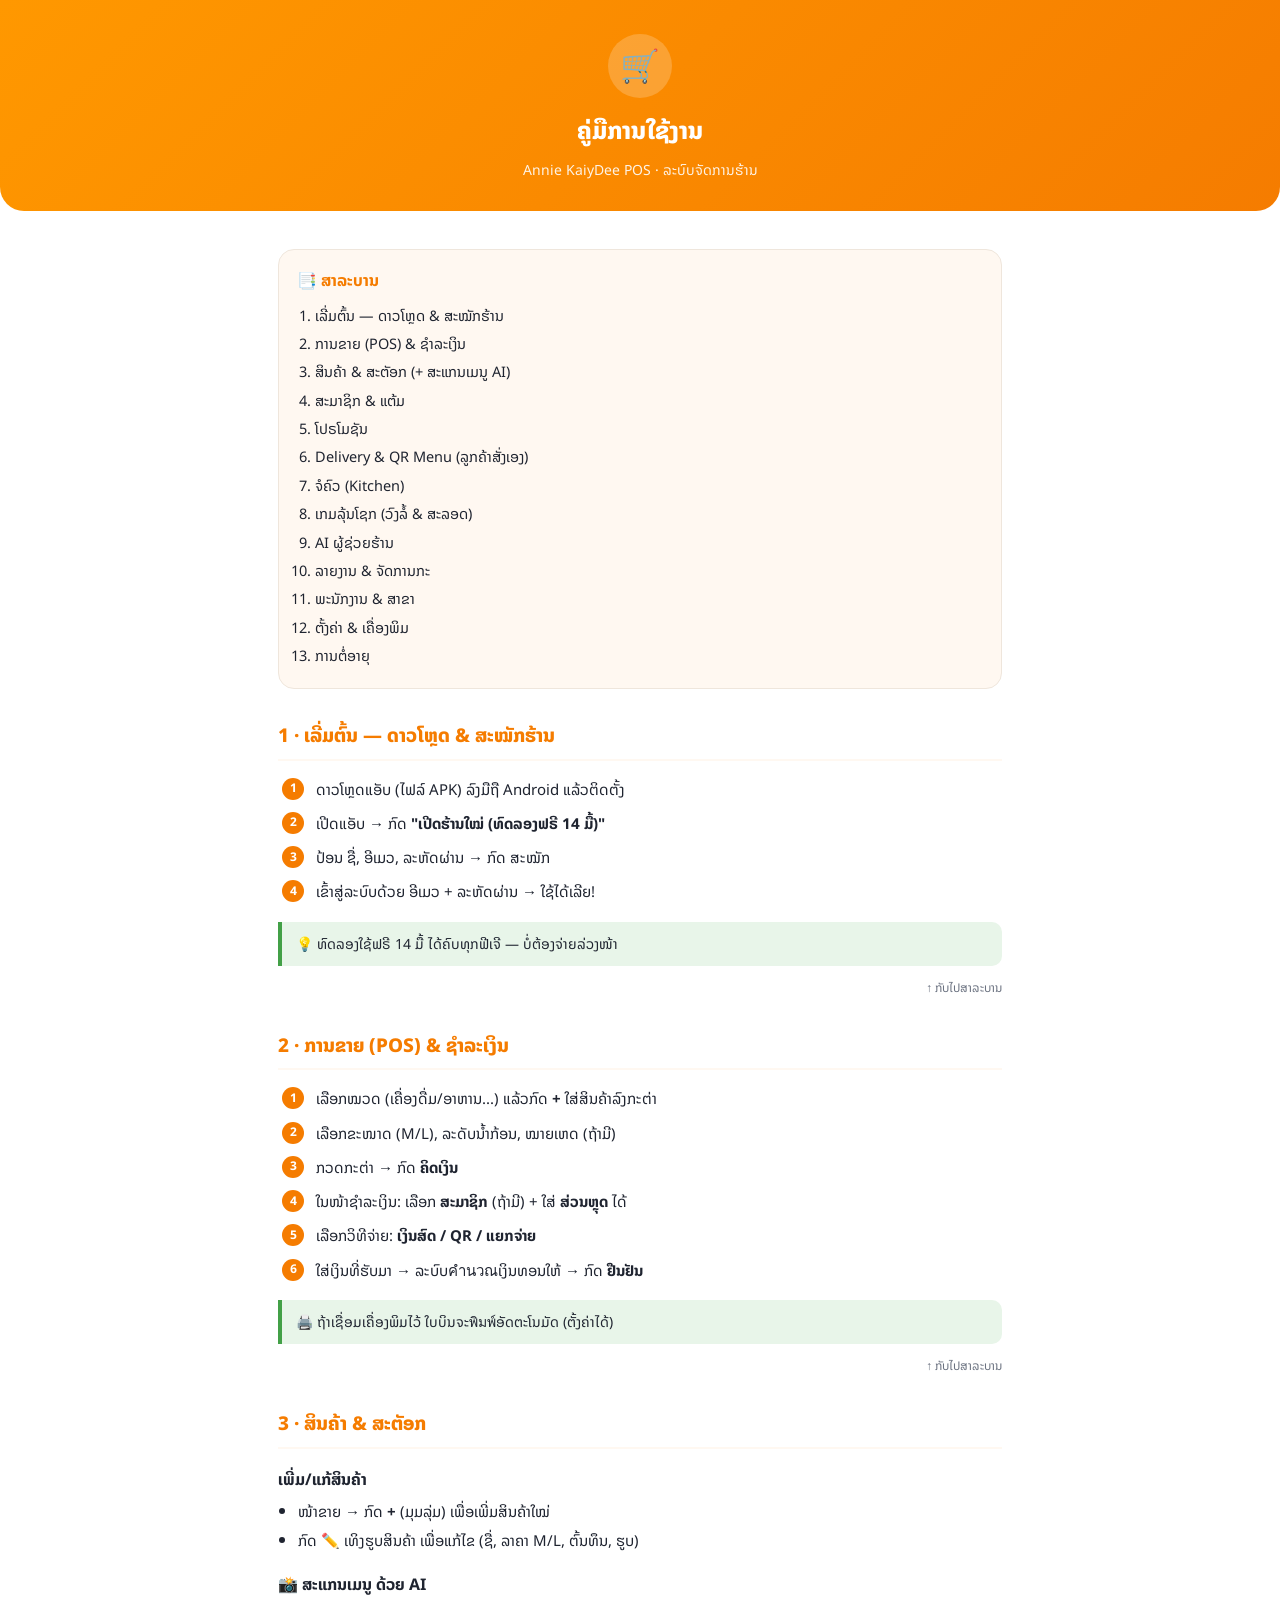
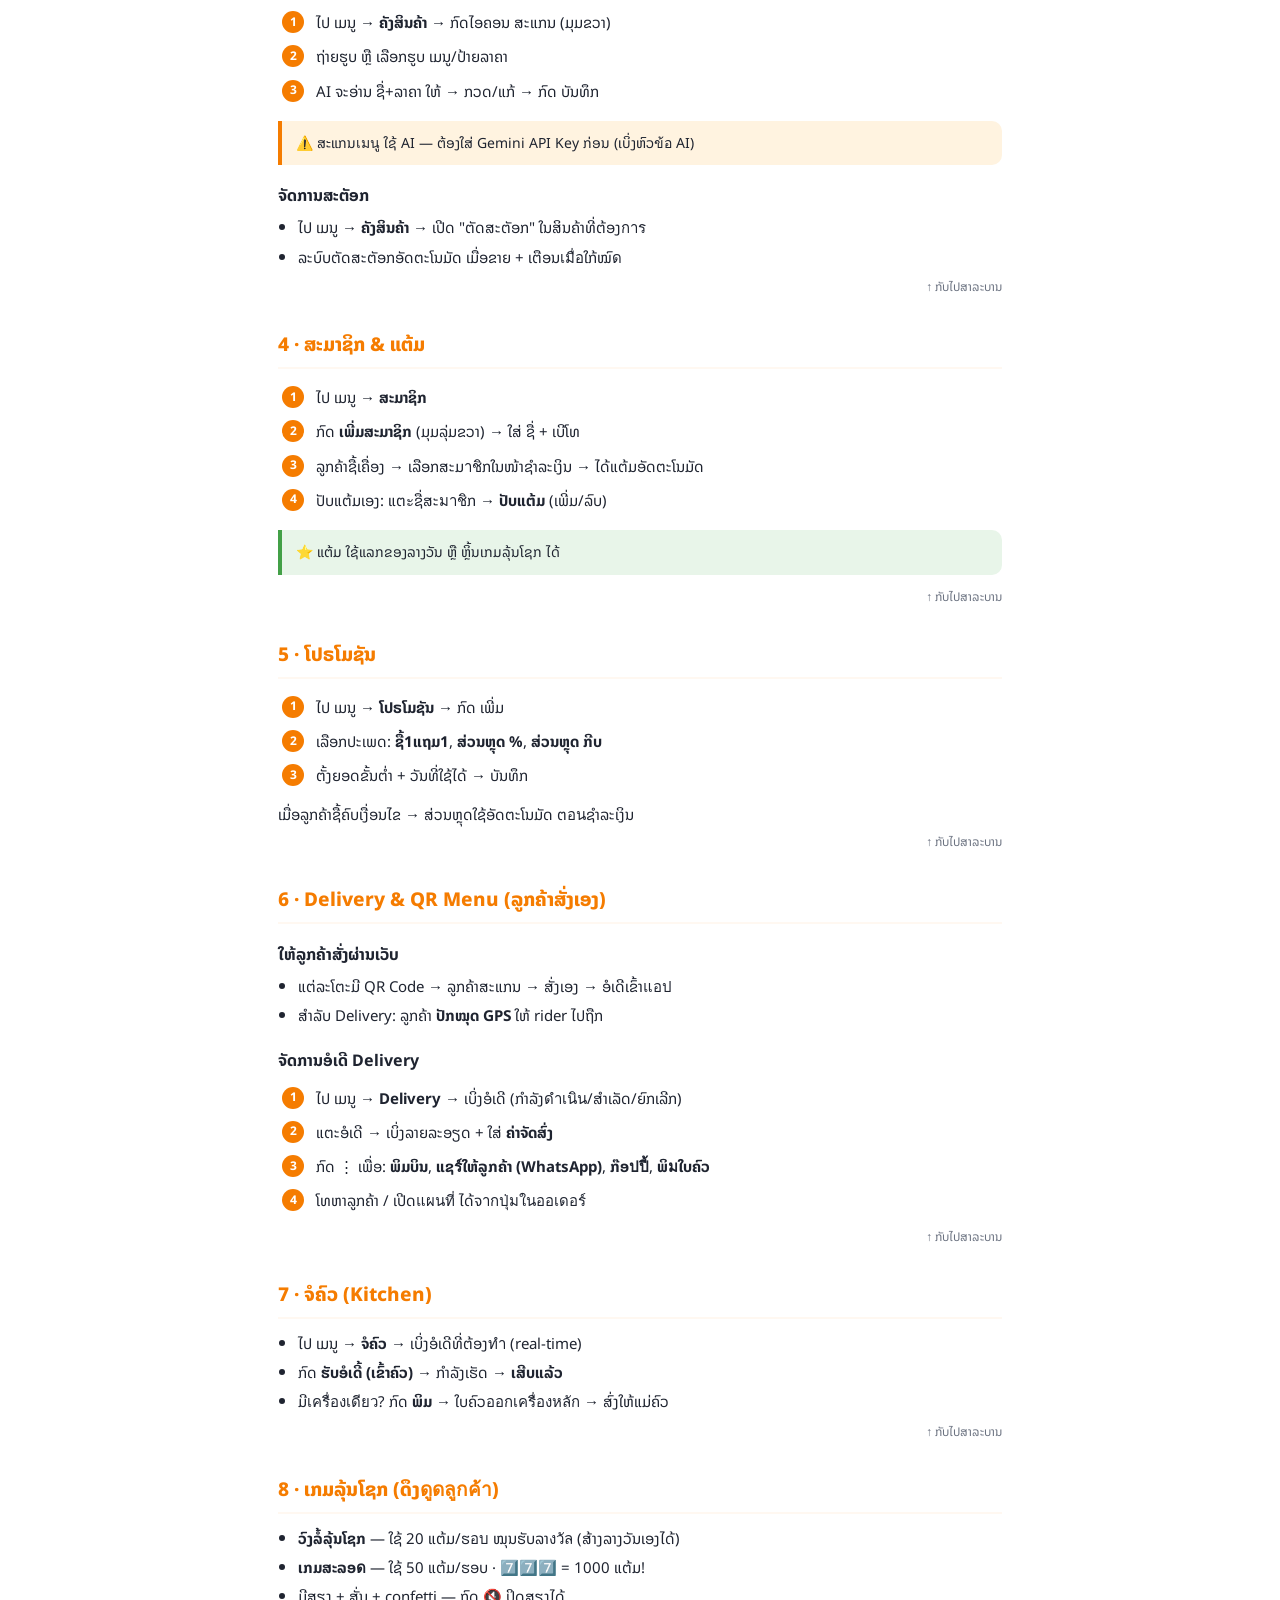
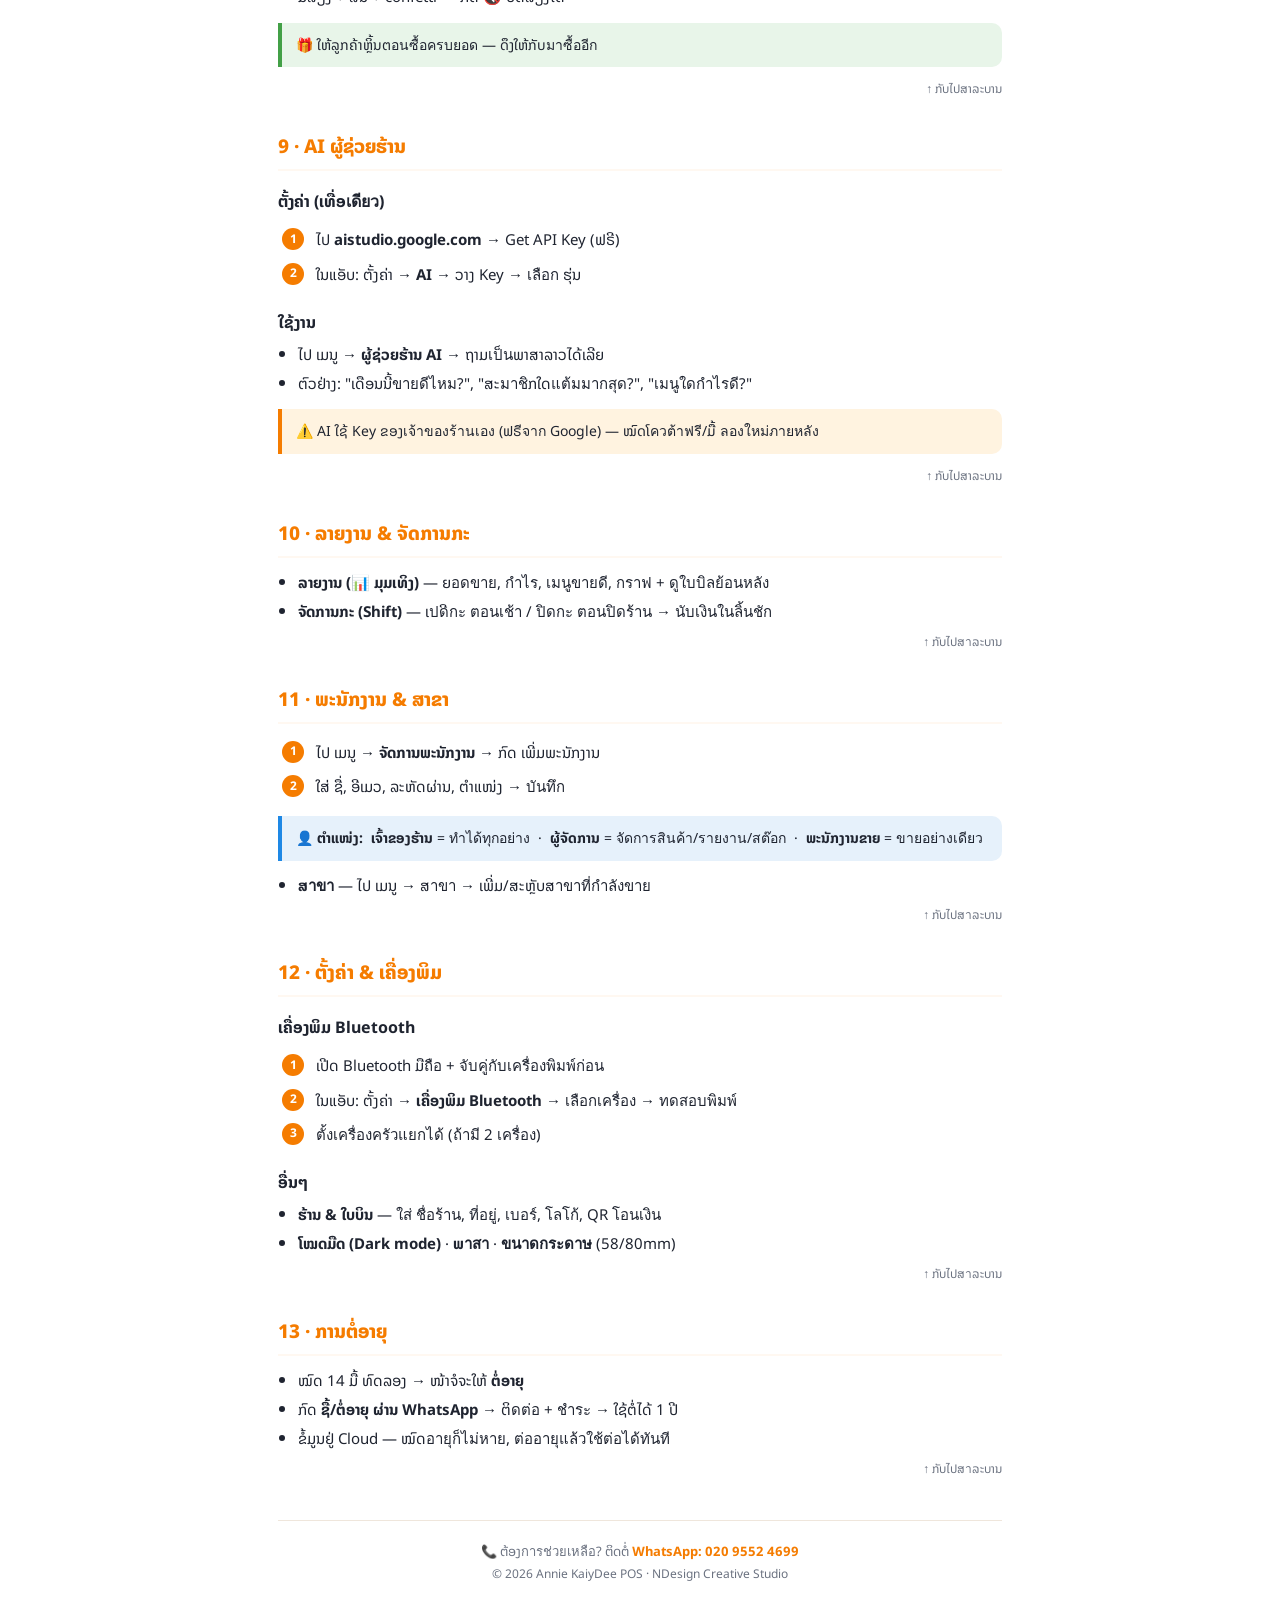
==== guide.html @ 1bc4d978 "Add Lao user guide (guide.html) for customers - Full how-to guide covering signup, selling, products" ====
<!DOCTYPE html>
<html lang="lo">
<head>
<meta charset="UTF-8">
<meta name="viewport" content="width=device-width, initial-scale=1.0">
<title>ຄູ່ມືການໃຊ້ງານ · Annie KaiyDee POS</title>
<link href="https://fonts.googleapis.com/css2?family=Noto+Sans+Lao:wght@400;600;700;800&display=swap" rel="stylesheet">
<style>
  :root{--o:#F57C00;--o2:#FF9800;--bg:#FFF8F1;--text:#1F2430;--muted:#6B7280;--line:#EFE6DC;}
  *{margin:0;padding:0;box-sizing:border-box;}
  body{font-family:'Noto Sans Lao',sans-serif;color:var(--text);background:#fff;line-height:1.75;-webkit-font-smoothing:antialiased;}
  .hero{background:linear-gradient(135deg,var(--o2),var(--o));color:#fff;padding:34px 20px 28px;text-align:center;border-radius:0 0 24px 24px;}
  .hero .logo{width:64px;height:64px;border-radius:50%;background:rgba(255,255,255,.2);display:flex;align-items:center;justify-content:center;font-size:32px;margin:0 auto 12px;}
  .hero h1{font-size:24px;font-weight:800;}
  .hero p{opacity:.9;font-size:14px;margin-top:6px;}
  .wrap{max-width:760px;margin:0 auto;padding:20px 18px 60px;}
  .toc{background:var(--bg);border:1px solid var(--line);border-radius:16px;padding:16px 18px;margin:18px 0 26px;}
  .toc h2{font-size:16px;color:var(--o);margin-bottom:10px;}
  .toc ol{margin-left:18px;}
  .toc a{color:var(--text);text-decoration:none;}
  .toc a:hover{color:var(--o);}
  .toc li{margin:3px 0;font-size:14.5px;}
  section{margin:30px 0;scroll-margin-top:14px;}
  h2.sec{font-size:19px;font-weight:800;color:var(--o);display:flex;align-items:center;gap:8px;padding-bottom:6px;border-bottom:2px solid var(--bg);margin-bottom:12px;}
  h3{font-size:16px;font-weight:700;margin:16px 0 6px;}
  p,li{font-size:15px;}
  ol.steps{margin:8px 0 8px 4px;list-style:none;counter-reset:s;}
  ol.steps li{counter-increment:s;position:relative;padding:4px 0 4px 34px;}
  ol.steps li::before{content:counter(s);position:absolute;left:0;top:5px;width:22px;height:22px;background:var(--o);color:#fff;border-radius:50%;font-size:12px;font-weight:700;display:flex;align-items:center;justify-content:center;}
  ul.dots{margin:6px 0 6px 20px;}
  ul.dots li{margin:3px 0;}
  .tip{background:#E8F5E9;border-left:4px solid #43A047;border-radius:0 10px 10px 0;padding:10px 14px;margin:12px 0;font-size:14px;}
  .warn{background:#FFF3E0;border-left:4px solid var(--o);border-radius:0 10px 10px 0;padding:10px 14px;margin:12px 0;font-size:14px;}
  .role{background:#E6F1FB;border-left:4px solid #1E88E5;border-radius:0 10px 10px 0;padding:10px 14px;margin:12px 0;font-size:14px;}
  .footer{text-align:center;color:var(--muted);font-size:13px;margin-top:40px;padding-top:20px;border-top:1px solid var(--line);}
  .footer a{color:var(--o);text-decoration:none;font-weight:700;}
  .top{display:block;text-align:right;font-size:12px;color:var(--muted);text-decoration:none;margin-top:4px;}
  @media print{.toc,.top{display:none;} .hero{border-radius:0;}}
</style>
</head>
<body>
<div class="hero">
  <div class="logo">🛒</div>
  <h1>ຄູ່ມືການໃຊ້ງານ</h1>
  <p>Annie KaiyDee POS · ລະບົບຈັດການຮ້ານ</p>
</div>

<div class="wrap">

<div class="toc">
  <h2>📑 ສາລະບານ</h2>
  <ol>
    <li><a href="#start">ເລີ່ມຕົ້ນ — ດາວໂຫຼດ & ສະໝັກຮ້ານ</a></li>
    <li><a href="#sell">ການຂາຍ (POS) & ຊຳລະເງິນ</a></li>
    <li><a href="#products">ສິນຄ້າ & ສະຕັອກ (+ ສະແກນເມນູ AI)</a></li>
    <li><a href="#members">ສະມາຊິກ & ແຕ້ມ</a></li>
    <li><a href="#promo">ໂປຣໂມຊັນ</a></li>
    <li><a href="#delivery">Delivery & QR Menu (ລູກຄ້າສັ່ງເອງ)</a></li>
    <li><a href="#kitchen">ຈໍຄົວ (Kitchen)</a></li>
    <li><a href="#games">ເກມລຸ້ນໂຊກ (ວົງລໍ້ & ສະລອດ)</a></li>
    <li><a href="#ai">AI ຜູ້ຊ່ວຍຮ້ານ</a></li>
    <li><a href="#report">ລາຍງານ & ຈັດການກະ</a></li>
    <li><a href="#staff">ພະນັກງານ & ສາຂາ</a></li>
    <li><a href="#settings">ຕັ້ງຄ່າ & ເຄື່ອງພິມ</a></li>
    <li><a href="#renew">ການຕໍ່ອາຍຸ</a></li>
  </ol>
</div>

<section id="start">
  <h2 class="sec">1 · ເລີ່ມຕົ້ນ — ດາວໂຫຼດ & ສະໝັກຮ້ານ</h2>
  <ol class="steps">
    <li>ດາວໂຫຼດແອັບ (ໄຟລ໌ APK) ລົງມືຖື Android ແລ້ວຕິດຕັ້ງ</li>
    <li>ເປີດແອັບ → ກົດ <b>"ເປີດຮ້ານໃໝ່ (ທົດລອງຟຣີ 14 ມື້)"</b></li>
    <li>ປ້ອນ ຊື່, ອີເມວ, ລະຫັດຜ່ານ → ກົດ ສະໝັກ</li>
    <li>ເຂົ້າສູ່ລະບົບດ້ວຍ ອີເມວ + ລະຫັດຜ່ານ → ໃຊ້ໄດ້ເລີຍ!</li>
  </ol>
  <div class="tip">💡 ທົດລອງໃຊ້ຟຣີ 14 ມື້ ໄດ້ຄົບທຸກຟີເຈີ — ບໍ່ຕ້ອງຈ່າຍລ່ວງໜ້າ</div>
  <a class="top" href="#">↑ ກັບໄປສາລະບານ</a>
</section>

<section id="sell">
  <h2 class="sec">2 · ການຂາຍ (POS) & ຊຳລະເງິນ</h2>
  <ol class="steps">
    <li>ເລືອກໝວດ (ເຄື່ອງດື່ມ/ອາຫານ...) ແລ້ວກົດ <b>+</b> ໃສ່ສິນຄ້າລົງກະຕ່າ</li>
    <li>ເລືອກຂະໜາດ (M/L), ລະດັບນ້ຳກ້ອນ, ໝາຍເຫດ (ຖ້າມີ)</li>
    <li>ກວດກະຕ່າ → ກົດ <b>ຄິດເງິນ</b></li>
    <li>ໃນໜ້າຊຳລະເງິນ: ເລືອກ <b>ສະມາຊິກ</b> (ຖ້າມີ) + ໃສ່ <b>ສ່ວນຫຼຸດ</b> ໄດ້</li>
    <li>ເລືອກວິທີຈ່າຍ: <b>ເງິນສົດ / QR / ແຍກຈ່າຍ</b></li>
    <li>ໃສ່ເງິນທີ່ຮັບມາ → ລະບົບคำนวณເງິນທອນໃຫ້ → ກົດ <b>ຢືນຢັນ</b></li>
  </ol>
  <div class="tip">🖨️ ຖ້າເຊື່ອມເຄື່ອງພິມໄວ້ ໃບບິນຈະพิมพ์ອັດຕະໂນມັດ (ຕັ້ງຄ່າໄດ້)</div>
  <a class="top" href="#">↑ ກັບໄປສາລະບານ</a>
</section>

<section id="products">
  <h2 class="sec">3 · ສິນຄ້າ & ສະຕັອກ</h2>
  <h3>ເພີ່ມ/ແກ້ສິນຄ້າ</h3>
  <ul class="dots">
    <li>ໜ້າຂາຍ → ກົດ <b>+</b> (ມຸມລຸ່ມ) ເພື່ອເພີ່ມສິນຄ້າໃໝ່</li>
    <li>ກົດ ✏️ ເທິງຮູບສິນຄ້າ ເພື່ອແກ້ໄຂ (ຊື່, ລາຄາ M/L, ຕົ້ນທຶນ, ຮູບ)</li>
  </ul>
  <h3>📸 ສະແກນເມນູ ດ້ວຍ AI</h3>
  <ol class="steps">
    <li>ໄປ ເມນູ → <b>ຄັງສິນຄ້າ</b> → ກົດໄອຄອນ ສະແກນ (ມຸມຂວາ)</li>
    <li>ຖ່າຍຮູບ ຫຼື ເລືອກຮູບ ເມນູ/ປ້າຍລາຄາ</li>
    <li>AI ຈະອ່ານ ຊື່+ລາຄາ ໃຫ້ → ກວດ/ແກ້ → ກົດ ບັນທຶກ</li>
  </ol>
  <div class="warn">⚠️ ສະແກນเมนู ໃຊ້ AI — ຕ້ອງໃສ່ Gemini API Key ກ່ອນ (ເບິ່ງຫົວข้อ AI)</div>
  <h3>ຈັດການສະຕັອກ</h3>
  <ul class="dots">
    <li>ໄປ ເມນູ → <b>ຄັງສິນຄ້າ</b> → ເປີດ "ຕັດສະຕັອກ" ໃນສິນຄ້າທີ່ຕ້ອງการ</li>
    <li>ລະບົບຕັດສະຕັອກອັດຕະໂນມັດ ເມື່ອຂາຍ + ເຕືອນเมื่อໃກ້ໝົด</li>
  </ul>
  <a class="top" href="#">↑ ກັບໄປສາລະບານ</a>
</section>

<section id="members">
  <h2 class="sec">4 · ສະມາຊິກ & ແຕ້ມ</h2>
  <ol class="steps">
    <li>ໄປ ເມນູ → <b>ສະມາຊິກ</b></li>
    <li>ກົດ <b>ເພີ່ມສະມາຊິກ</b> (ມຸມລຸ່ມຂວາ) → ໃສ່ ຊື່ + ເບີໂທ</li>
    <li>ລູກຄ້າຊື້ເຄື່ອງ → ເລືອກສະມาชิກໃນໜ້າຊຳລະເງິນ → ໄດ້ແຕ້ມອັດຕະໂນມັດ</li>
    <li>ປັບແຕ້ມເອງ: ແຕะຊື່ສະมาชิກ → <b>ປັບແຕ້ມ</b> (ເພີ່ມ/ລົບ)</li>
  </ol>
  <div class="tip">⭐ ແຕ້ມ ໃຊ້ແລກຂອງລາງວັນ ຫຼື ຫຼິ້ນເກມລຸ້ນໂຊກ ໄດ້</div>
  <a class="top" href="#">↑ ກັບໄປສາລະບານ</a>
</section>

<section id="promo">
  <h2 class="sec">5 · ໂປຣໂມຊັນ</h2>
  <ol class="steps">
    <li>ໄປ ເມນູ → <b>ໂປຣໂມຊັນ</b> → ກົດ ເພີ່ມ</li>
    <li>ເລືອກປະເພດ: <b>ຊື້1ແຖມ1</b>, <b>ສ່ວນຫຼຸດ %</b>, <b>ສ່ວນຫຼຸດ ກີບ</b></li>
    <li>ຕັ້ງຍອດຂັ້ນຕ່ຳ + ວັນທີ່ໃຊ້ໄດ້ → ບັນທຶກ</li>
  </ol>
  <p>ເມື່ອລູກຄ້າຊື້ຄົບເງື່ອນໄຂ → ສ່ວນຫຼຸດໃຊ້ອັດຕະໂນມັດ ຕอนຊຳລະເງິນ</p>
  <a class="top" href="#">↑ ກັບໄປສາລະບານ</a>
</section>

<section id="delivery">
  <h2 class="sec">6 · Delivery & QR Menu (ລູກຄ້າສັ່ງເອງ)</h2>
  <h3>ໃຫ້ລູກຄ້າສັ່ງຜ່ານເວັບ</h3>
  <ul class="dots">
    <li>ແຕ່ລະໂຕະມີ QR Code → ລູກຄ້າສະແກນ → ສັ່ງເອງ → ອໍເດີເຂົ້າแอป</li>
    <li>ສຳລັບ Delivery: ລູກຄ້າ <b>ປັກໝຸດ GPS</b> ໃຫ້ rider ໄປຖືກ</li>
  </ul>
  <h3>ຈັດການອໍເດີ Delivery</h3>
  <ol class="steps">
    <li>ໄປ ເມນູ → <b>Delivery</b> → ເບິ່ງອໍເດີ (ກຳລັງดำเนิน/ສຳເລັດ/ຍົກເລີກ)</li>
    <li>ແຕະອໍເດີ → ເບິ່ງລາຍລະອຽດ + ໃສ່ <b>ຄ່າຈັດສົ່ງ</b></li>
    <li>ກົດ ⋮ ເພື່ອ: <b>ພິມບິນ</b>, <b>ແຊร์ໃຫ້ລູກຄ້າ (WhatsApp)</b>, <b>ກ໊ອปปี้</b>, <b>ພິมໃບຄົວ</b></li>
    <li>ໂທຫາລູກຄ້າ / ເປີດแผนที่ ໄດ້ຈากปุ่มในออเดอร์</li>
  </ol>
  <a class="top" href="#">↑ ກັບໄປສາລະບານ</a>
</section>

<section id="kitchen">
  <h2 class="sec">7 · ຈໍຄົວ (Kitchen)</h2>
  <ul class="dots">
    <li>ໄປ ເມນູ → <b>ຈໍຄົວ</b> → ເບິ່ງອໍເດີທີ່ຕ້ອງทำ (real-time)</li>
    <li>ກົດ <b>ຮັບອໍເດີ້ (ເຂົ້າຄົວ)</b> → ກຳລັງເຮັດ → <b>ເສີບແລ້ວ</b></li>
    <li>ມີเครื่องเดียว? ກົດ <b>ພິມ</b> → ໃບຄົວออกเครื่องหลัก → ສົ່ງໃຫ້ແມ່ຄົວ</li>
  </ul>
  <a class="top" href="#">↑ ກັບໄປສາລະບານ</a>
</section>

<section id="games">
  <h2 class="sec">8 · ເກມລຸ້ນໂຊກ (ດຶງดูดลูกค้า)</h2>
  <ul class="dots">
    <li><b>ວົງລໍ້ລຸ້ນໂຊກ</b> — ໃຊ້ 20 ແຕ້ມ/ຮอบ ໝຸນຮັບລາงวัล (ສ້າງລາງວັນເອງໄດ້)</li>
    <li><b>ເກມສະລອด</b> — ໃຊ້ 50 ແຕ້ມ/ຮອບ · 7️⃣7️⃣7️⃣ = 1000 ແຕ້ມ!</li>
    <li>ມີສຽງ + ສັ່ນ + confetti — ກົດ 🔇 ປິດສຽງໄດ້</li>
  </ul>
  <div class="tip">🎁 ໃຫ້ລູກຄ້າຫຼິ້ນຕอนซื้อครบยอด — ດຶງໃຫ້ກັບมาซื้ออีก</div>
  <a class="top" href="#">↑ ກັບໄປສາລະບານ</a>
</section>

<section id="ai">
  <h2 class="sec">9 · AI ຜູ້ຊ່ວຍຮ້ານ</h2>
  <h3>ຕັ້ງຄ່າ (ເທື່ອเดียว)</h3>
  <ol class="steps">
    <li>ໄປ <b>aistudio.google.com</b> → Get API Key (ຟຣີ)</li>
    <li>ໃນແອັບ: ຕັ້ງຄ່າ → <b>AI</b> → ວາງ Key → เลือก ຮຸ່ນ</li>
  </ol>
  <h3>ໃຊ້ງານ</h3>
  <ul class="dots">
    <li>ໄປ ເມນູ → <b>ຜູ້ຊ່ວຍຮ້ານ AI</b> → ຖາມเป็นພາສາລາວໄດ້ເລີຍ</li>
    <li>ຕົວຢ່າງ: "ເດືອນນີ້ขายดีไหม?", "ສະมาชิກໃດแต้มมากสุด?", "เมนูใดกำไรดี?"</li>
  </ul>
  <div class="warn">⚠️ AI ໃຊ້ Key ຂອງเจ้าของร้านเอง (ຟຣีจาก Google) — ໝົດໂควต้าฟรี/ມື້ ลองใหม่ภายหลัง</div>
  <a class="top" href="#">↑ ກັບໄປສາລະບານ</a>
</section>

<section id="report">
  <h2 class="sec">10 · ລາຍງານ & ຈັດການກະ</h2>
  <ul class="dots">
    <li><b>ລາຍງານ (📊 ມຸມເທິງ)</b> — ຍอดขาย, กำไร, เมนูขายดี, กราฟ + ดูใบบิลย้อนหลัง</li>
    <li><b>ຈັດການກະ (Shift)</b> — ເปີดกะ ตอนเช้า / ปิดกะ ตอนปิดร้าน → นับเงินในลิ้นชัก</li>
  </ul>
  <a class="top" href="#">↑ ກັບໄປສาລະບານ</a>
</section>

<section id="staff">
  <h2 class="sec">11 · ພະນັກງານ & ສາຂາ</h2>
  <ol class="steps">
    <li>ໄປ ເມນູ → <b>ຈັດການພະນັກງານ</b> → ກົດ ເພີ່ມພະນັກງານ</li>
    <li>ໃສ່ ຊື່, ອີເມວ, ລະຫັດຜ່ານ, ຕຳແໜ່ງ → บันทึก</li>
  </ol>
  <div class="role">👤 <b>ຕຳແໜ່ງ:</b> &nbsp;<b>ເຈົ້າຂອງຮ້ານ</b> = ทำได้ทุกอย่าง &nbsp;·&nbsp; <b>ຜູ້ຈັດການ</b> = จัดการสินค้า/รายงาน/สต๊อก &nbsp;·&nbsp; <b>ພະນັກງານຂາຍ</b> = ขายอย่างเดียว</div>
  <ul class="dots">
    <li><b>ສาขา</b> — ໄປ ເມນູ → ສาขา → ເພີ່ມ/ສະຫຼັບສาขาที่กำลังขาย</li>
  </ul>
  <a class="top" href="#">↑ ກັບໄປສาລະບານ</a>
</section>

<section id="settings">
  <h2 class="sec">12 · ຕັ້ງຄ່າ & ເຄື່ອງພິມ</h2>
  <h3>ເຄື່ອງພິມ Bluetooth</h3>
  <ol class="steps">
    <li>ເປີດ Bluetooth ມືถือ + จับคู่กับเครื่องพิมพ์ก่อน</li>
    <li>ໃນແອັບ: ຕັ້ງຄ່າ → <b>ເຄື່ອງພິມ Bluetooth</b> → เลือกเครื่อง → ทดสอบพิมพ์</li>
    <li>ตั้งเครื่องครัวแยกได้ (ถ้ามี 2 เครื่อง)</li>
  </ol>
  <h3>ອື່ນໆ</h3>
  <ul class="dots">
    <li><b>ຮ້ານ & ໃບບິນ</b> — ใส่ ชื่อร้าน, ที่อยู่, เบอร์, โลโก้, QR โอนเงิน</li>
    <li><b>ໂໝດມືດ (Dark mode)</b> · <b>ພาสา</b> · <b>ขนาดกระดาษ</b> (58/80mm)</li>
  </ul>
  <a class="top" href="#">↑ ກັບໄປສาລະບານ</a>
</section>

<section id="renew">
  <h2 class="sec">13 · ການຕໍ່ອາຍຸ</h2>
  <ul class="dots">
    <li>ໝົດ 14 ມື້ ທົດລອງ → ໜ້າຈໍຈະໃຫ້ <b>ຕໍ່ອາຍຸ</b></li>
    <li>ກົດ <b>ຊື້/ຕໍ່ອາຍຸ ຜ່ານ WhatsApp</b> → ຕິดต่อ + ชำระ → ໃຊ້ຕໍ່ໄດ້ 1 ປີ</li>
    <li>ຂໍ້ມູນຢູ່ Cloud — ໝົດอายุก็ไม่หาย, ต่ออายุแล้วใช้ต่อได้ทันที</li>
  </ul>
  <a class="top" href="#">↑ ກັບໄປສาລະບານ</a>
</section>

<div class="footer">
  📞 ຕ້ອງการช่วยเหลือ? ຕິດຕໍ່ <a href="https://wa.me/8562095524699" target="_blank">WhatsApp: 020 9552 4699</a><br>
  <span style="font-size:12px;">© 2026 Annie KaiyDee POS · NDesign Creative Studio</span>
</div>

</div>
</body>
</html>
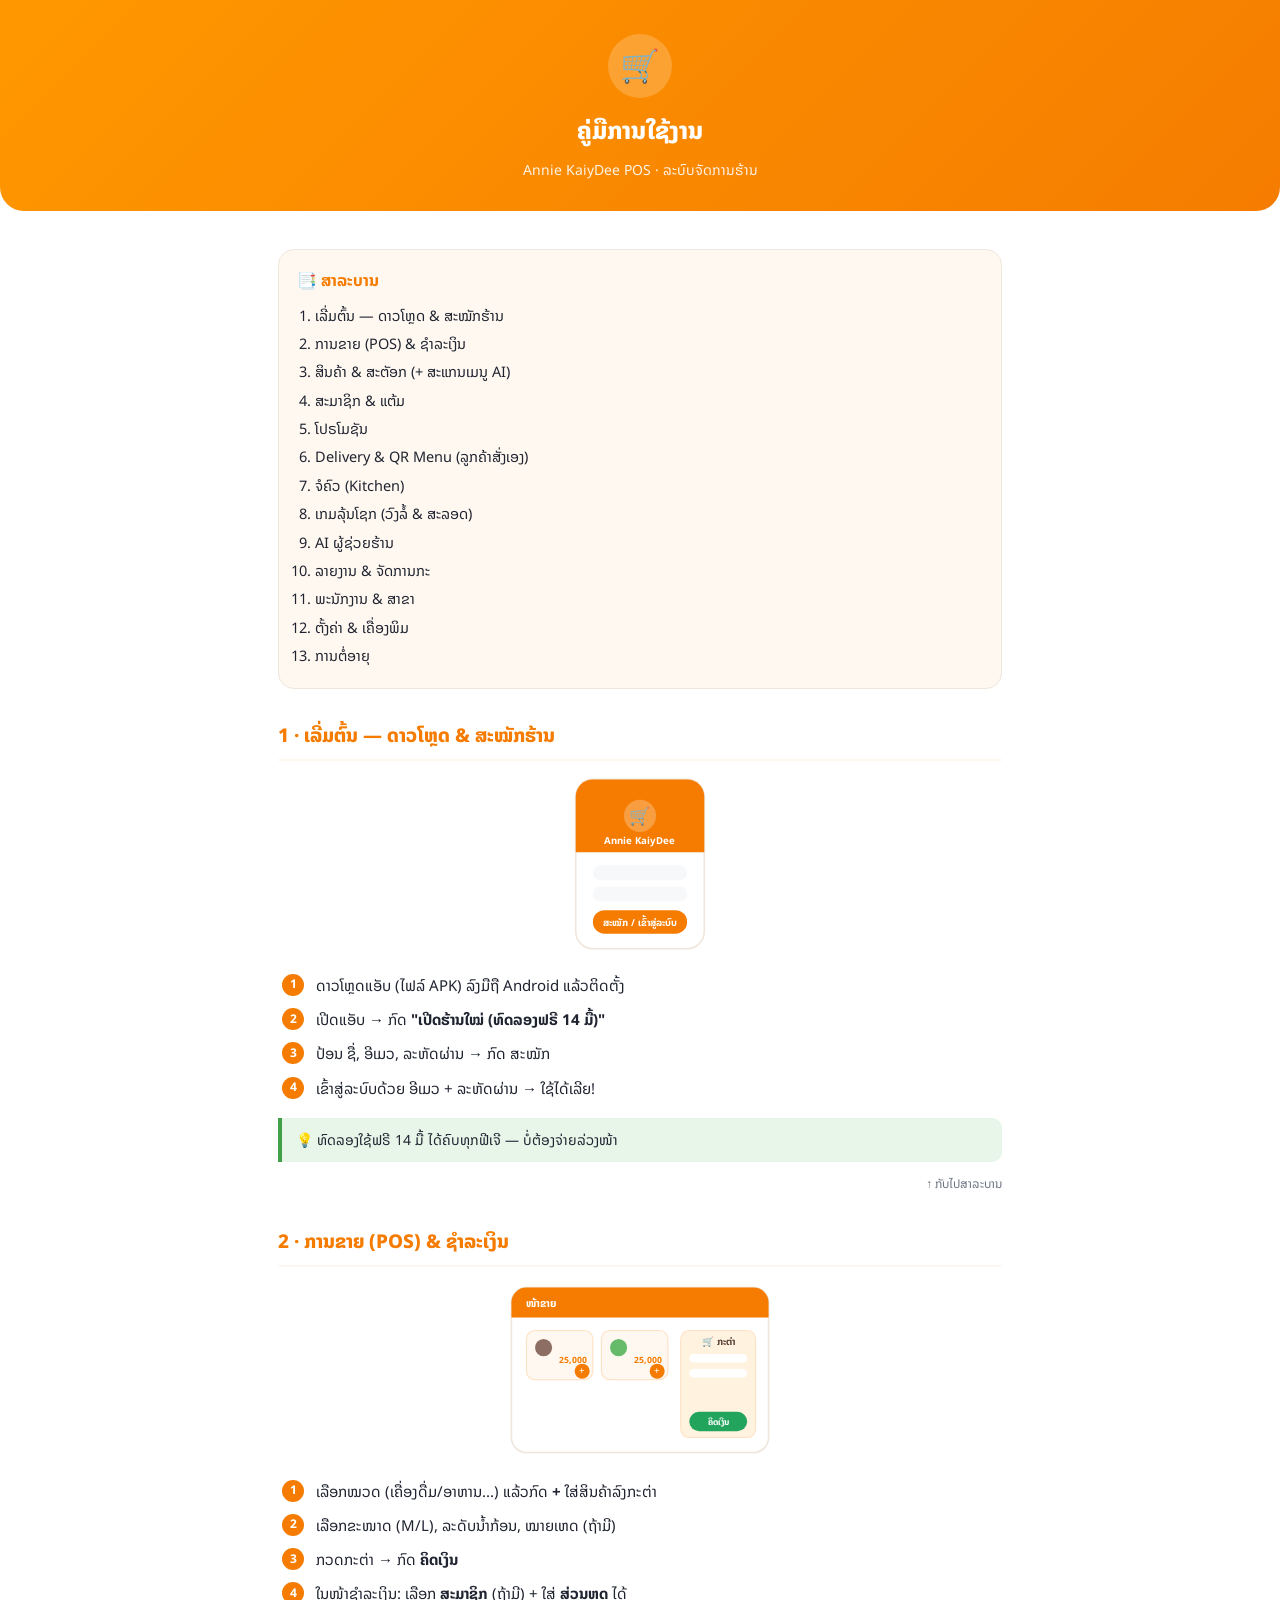
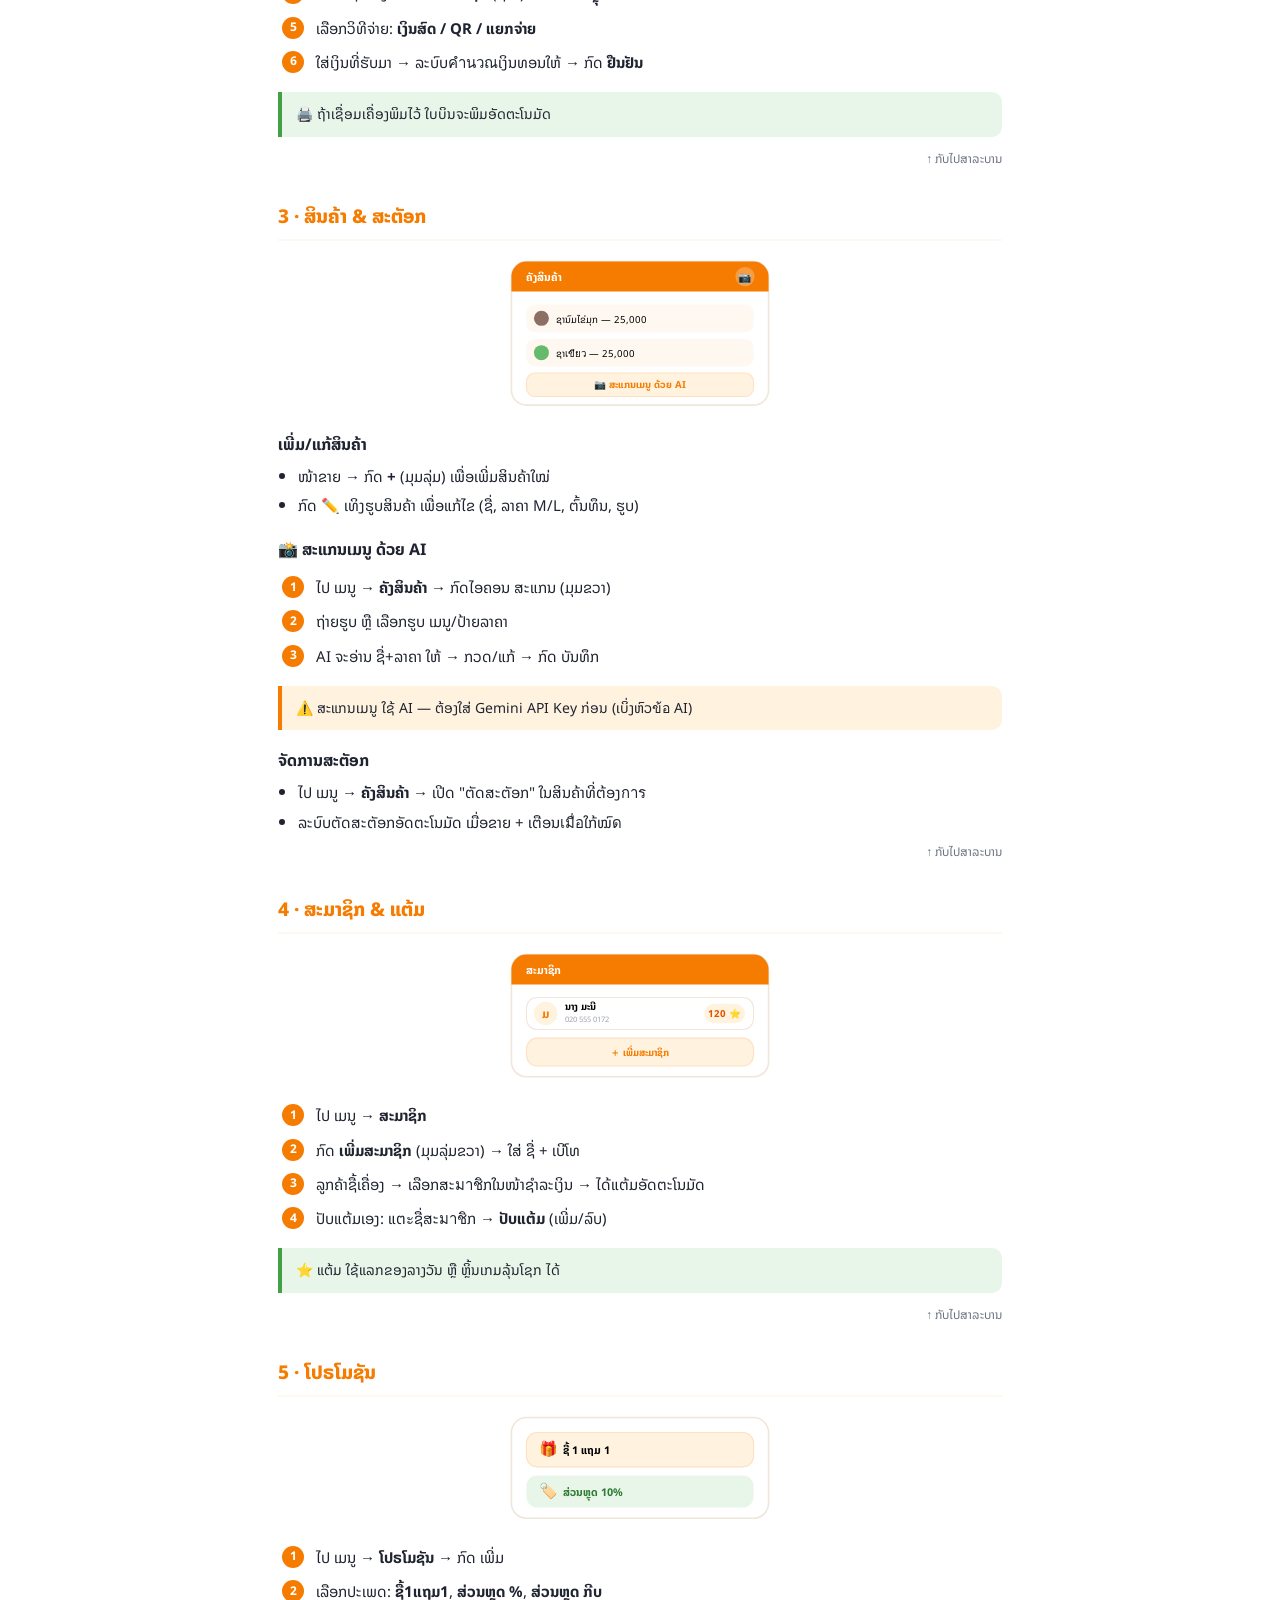
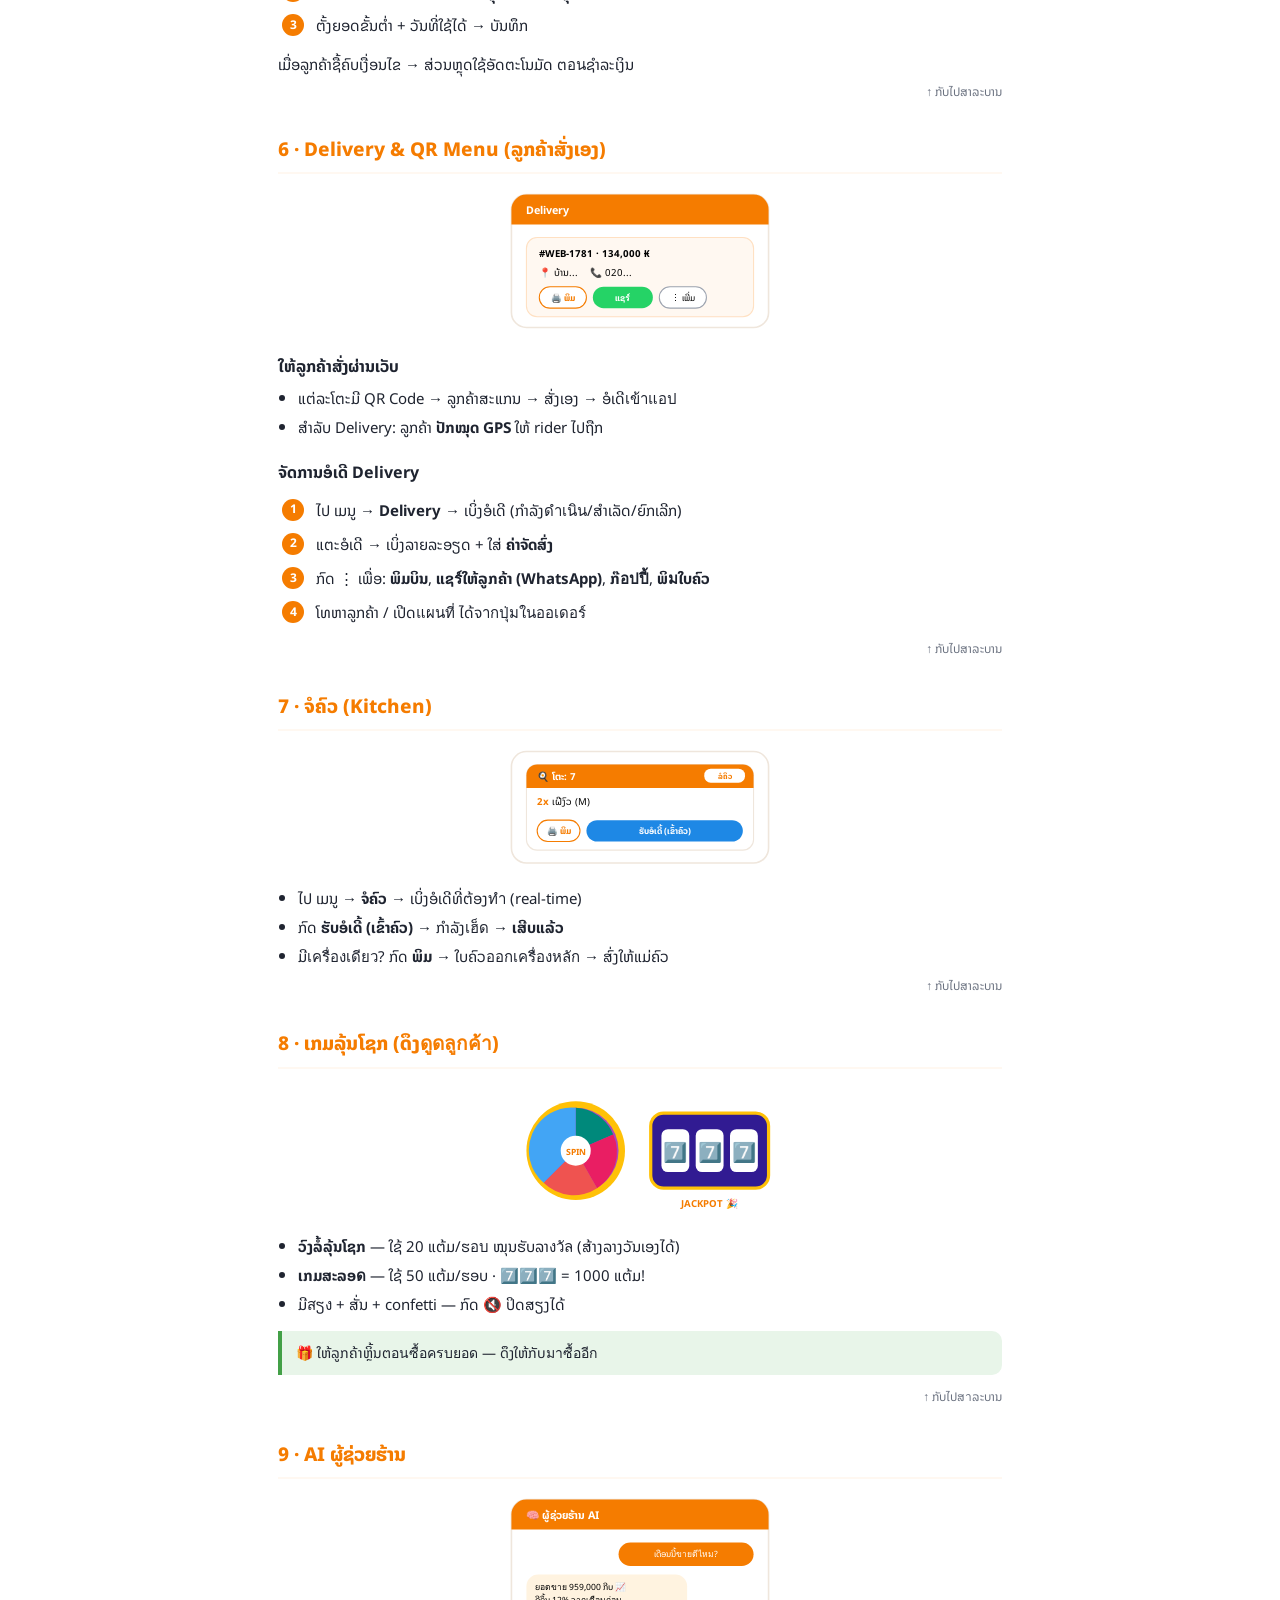
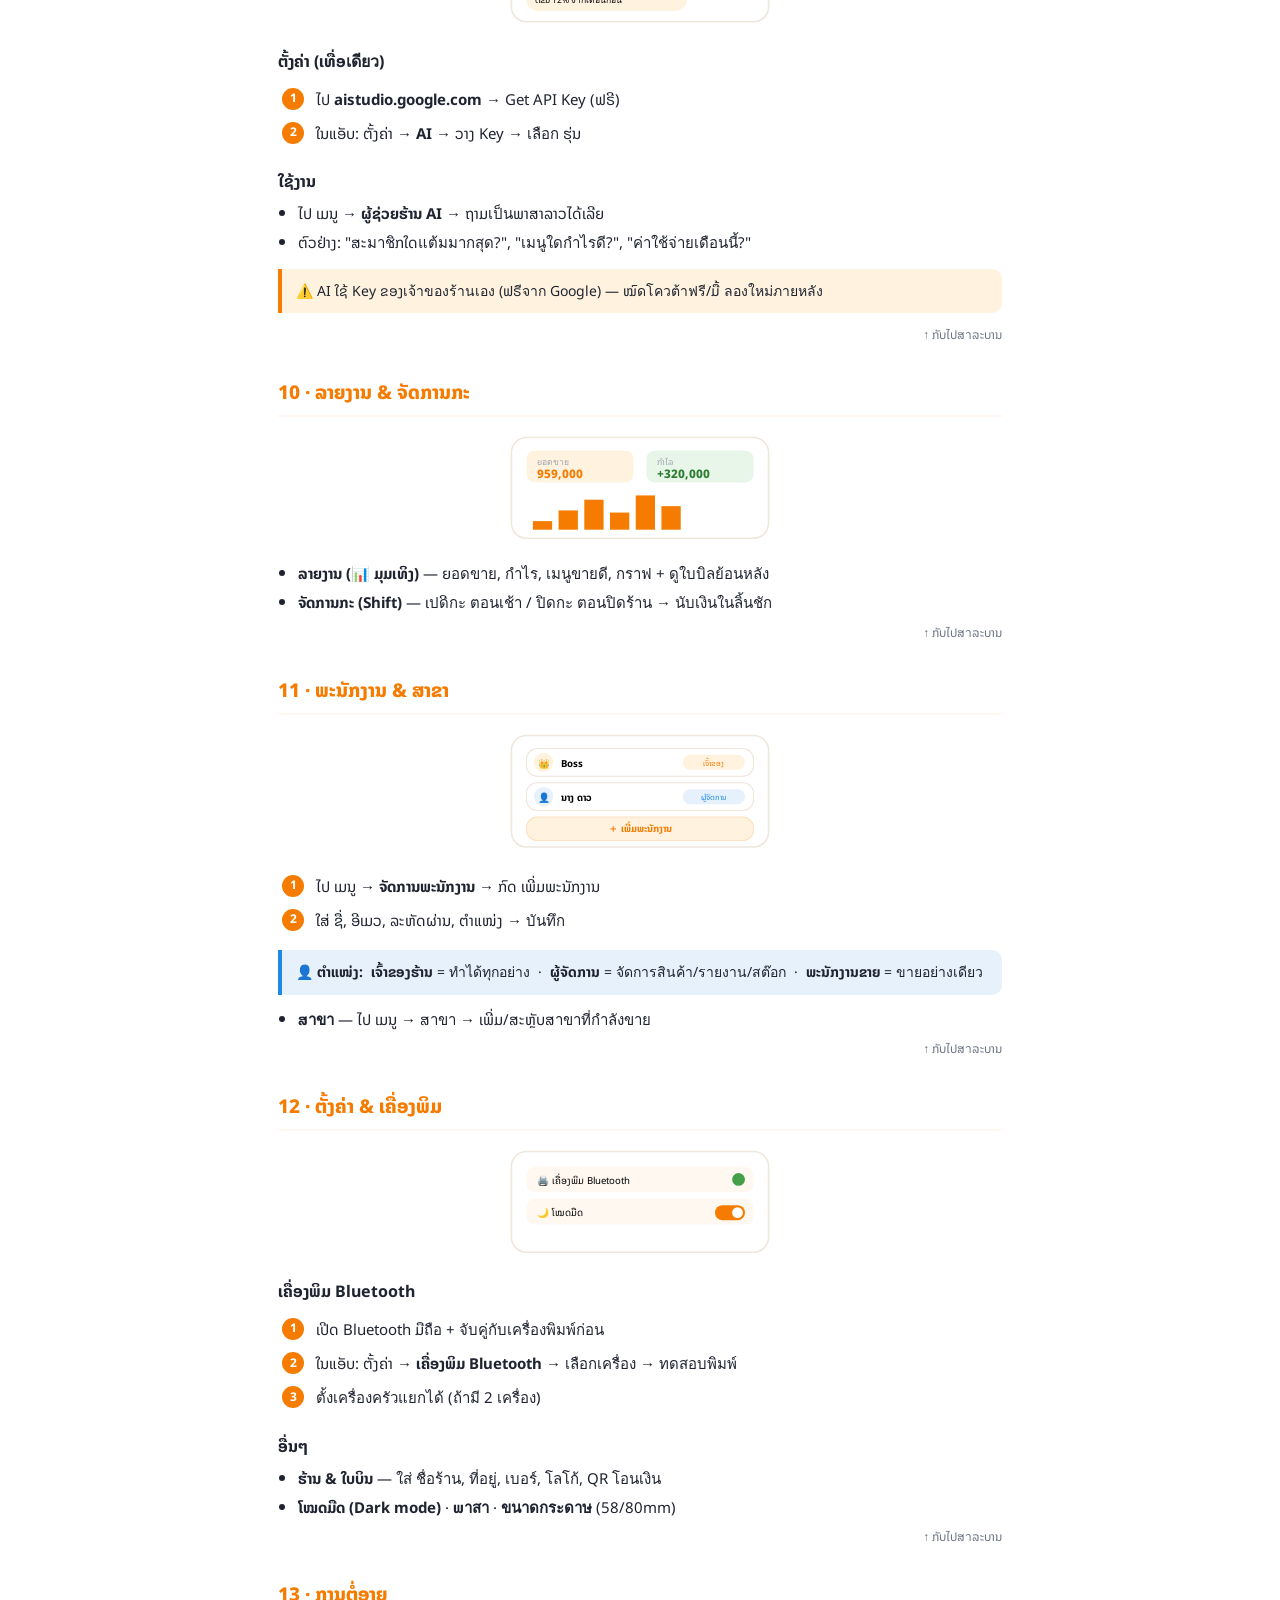
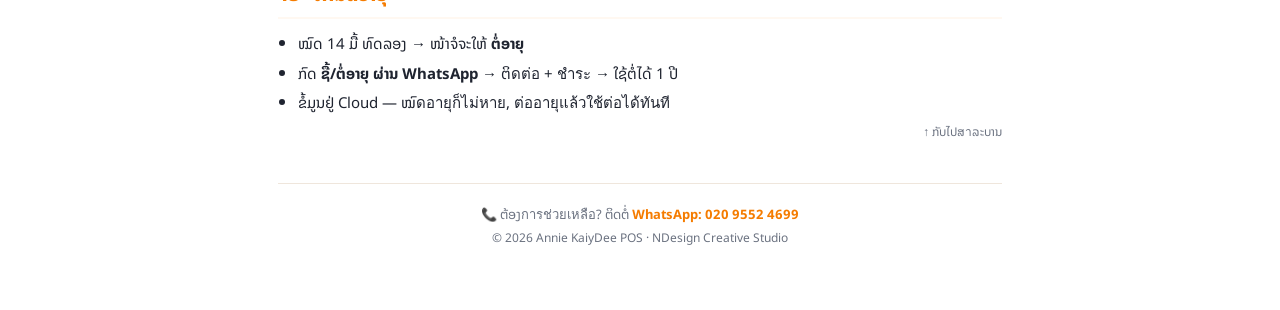
==== commit 63fc50c0: "Add SVG illustrations to each section of the user guide" ====
--- a/guide.html
+++ b/guide.html
@@ -24,6 +24,7 @@
   h2.sec{font-size:19px;font-weight:800;color:var(--o);display:flex;align-items:center;gap:8px;padding-bottom:6px;border-bottom:2px solid var(--bg);margin-bottom:12px;}
   h3{font-size:16px;font-weight:700;margin:16px 0 6px;}
   p,li{font-size:15px;}
+  .ill{display:block;margin:6px auto 14px;max-width:300px;width:100%;}
   ol.steps{margin:8px 0 8px 4px;list-style:none;counter-reset:s;}
   ol.steps li{counter-increment:s;position:relative;padding:4px 0 4px 34px;}
   ol.steps li::before{content:counter(s);position:absolute;left:0;top:5px;width:22px;height:22px;background:var(--o);color:#fff;border-radius:50%;font-size:12px;font-weight:700;display:flex;align-items:center;justify-content:center;}
@@ -68,6 +69,17 @@
 
 <section id="start">
   <h2 class="sec">1 · ເລີ່ມຕົ້ນ — ດາວໂຫຼດ & ສະໝັກຮ້ານ</h2>
+  <svg class="ill" viewBox="0 0 280 170" xmlns="http://www.w3.org/2000/svg">
+    <rect x="80" y="6" width="120" height="158" rx="16" fill="#fff" stroke="#EFE6DC" stroke-width="1.5"/>
+    <path d="M80 22a16 16 0 0 1 16-16h88a16 16 0 0 1 16 16v52H80z" fill="#F57C00"/>
+    <circle cx="140" cy="40" r="15" fill="#fff" opacity=".25"/>
+    <text x="140" y="46" font-size="16" text-anchor="middle">🛒</text>
+    <text x="140" y="66" fill="#fff" font-size="9" font-weight="700" text-anchor="middle" font-family="'Noto Sans Lao',sans-serif">Annie KaiyDee</text>
+    <rect x="96" y="86" width="88" height="14" rx="7" fill="#F7F8FA"/>
+    <rect x="96" y="106" width="88" height="14" rx="7" fill="#F7F8FA"/>
+    <rect x="96" y="128" width="88" height="22" rx="11" fill="#F57C00"/>
+    <text x="140" y="143" fill="#fff" font-size="9" font-weight="700" text-anchor="middle" font-family="'Noto Sans Lao',sans-serif">ສະໝັກ / ເຂົ້າສູ່ລະບົບ</text>
+  </svg>
   <ol class="steps">
     <li>ດາວໂຫຼດແອັບ (ໄຟລ໌ APK) ລົງມືຖື Android ແລ້ວຕິດຕັ້ງ</li>
     <li>ເປີດແອັບ → ກົດ <b>"ເປີດຮ້ານໃໝ່ (ທົດລອງຟຣີ 14 ມື້)"</b></li>
@@ -80,6 +92,27 @@
 
 <section id="sell">
   <h2 class="sec">2 · ການຂາຍ (POS) & ຊຳລະເງິນ</h2>
+  <svg class="ill" viewBox="0 0 280 170" xmlns="http://www.w3.org/2000/svg">
+    <rect x="20" y="8" width="240" height="154" rx="14" fill="#fff" stroke="#EFE6DC" stroke-width="1.5"/>
+    <path d="M20 22a14 14 0 0 1 14-14h212a14 14 0 0 1 14 14v14H20z" fill="#F57C00"/>
+    <text x="34" y="26" fill="#fff" font-size="10" font-weight="700" font-family="'Noto Sans Lao',sans-serif">ໜ້າຂາຍ</text>
+    <!-- product grid -->
+    <g>
+      <rect x="34" y="48" width="62" height="46" rx="8" fill="#FFF8F1" stroke="#FFE0C2"/>
+      <circle cx="50" cy="64" r="8" fill="#8D6E63"/><text x="64" y="78" font-size="8" fill="#F57C00" font-weight="700">25,000</text>
+      <circle cx="86" cy="86" r="7" fill="#F57C00"/><text x="86" y="89" font-size="9" fill="#fff" text-anchor="middle">+</text>
+      <rect x="104" y="48" width="62" height="46" rx="8" fill="#FFF8F1" stroke="#FFE0C2"/>
+      <circle cx="120" cy="64" r="8" fill="#66BB6A"/><text x="134" y="78" font-size="8" fill="#F57C00" font-weight="700">25,000</text>
+      <circle cx="156" cy="86" r="7" fill="#F57C00"/><text x="156" y="89" font-size="9" fill="#fff" text-anchor="middle">+</text>
+    </g>
+    <!-- cart -->
+    <rect x="178" y="48" width="70" height="100" rx="8" fill="#FFF3E0" stroke="#FFE0C2"/>
+    <text x="213" y="62" font-size="9" fill="#5D4037" text-anchor="middle" font-weight="700">🛒 ກະຕ່າ</text>
+    <rect x="186" y="70" width="54" height="8" rx="4" fill="#fff"/>
+    <rect x="186" y="84" width="54" height="8" rx="4" fill="#fff"/>
+    <rect x="186" y="124" width="54" height="18" rx="9" fill="#22A45D"/>
+    <text x="213" y="136" font-size="8" fill="#fff" text-anchor="middle" font-weight="700" font-family="'Noto Sans Lao',sans-serif">ຄິດເງິນ</text>
+  </svg>
   <ol class="steps">
     <li>ເລືອກໝວດ (ເຄື່ອງດື່ມ/ອາຫານ...) ແລ້ວກົດ <b>+</b> ໃສ່ສິນຄ້າລົງກະຕ່າ</li>
     <li>ເລືອກຂະໜາດ (M/L), ລະດັບນ້ຳກ້ອນ, ໝາຍເຫດ (ຖ້າມີ)</li>
@@ -88,12 +121,23 @@
     <li>ເລືອກວິທີຈ່າຍ: <b>ເງິນສົດ / QR / ແຍກຈ່າຍ</b></li>
     <li>ໃສ່ເງິນທີ່ຮັບມາ → ລະບົບคำนวณເງິນທອນໃຫ້ → ກົດ <b>ຢືນຢັນ</b></li>
   </ol>
-  <div class="tip">🖨️ ຖ້າເຊື່ອມເຄື່ອງພິມໄວ້ ໃບບິນຈະพิมพ์ອັດຕະໂນມັດ (ຕັ້ງຄ່າໄດ້)</div>
+  <div class="tip">🖨️ ຖ້າເຊື່ອມເຄື່ອງພິມໄວ້ ໃບບິນຈະພິມອັດຕະໂນມັດ</div>
   <a class="top" href="#">↑ ກັບໄປສາລະບານ</a>
 </section>
 
 <section id="products">
   <h2 class="sec">3 · ສິນຄ້າ & ສະຕັອກ</h2>
+  <svg class="ill" viewBox="0 0 280 150" xmlns="http://www.w3.org/2000/svg">
+    <rect x="20" y="8" width="240" height="134" rx="14" fill="#fff" stroke="#EFE6DC" stroke-width="1.5"/>
+    <path d="M20 22a14 14 0 0 1 14-14h212a14 14 0 0 1 14 14v14H20z" fill="#F57C00"/>
+    <text x="34" y="26" fill="#fff" font-size="10" font-weight="700" font-family="'Noto Sans Lao',sans-serif">ຄັງສິນຄ້າ</text>
+    <circle cx="238" cy="22" r="9" fill="#fff" opacity=".25"/><text x="238" y="26" font-size="10" text-anchor="middle">📷</text>
+    <g font-family="'Noto Sans Lao',sans-serif">
+      <rect x="34" y="48" width="212" height="26" rx="8" fill="#FFF8F1"/><circle cx="48" cy="61" r="7" fill="#8D6E63"/><text x="62" y="65" font-size="9">ຊານົມໄຂ່ມຸກ — 25,000</text>
+      <rect x="34" y="80" width="212" height="26" rx="8" fill="#FFF8F1"/><circle cx="48" cy="93" r="7" fill="#66BB6A"/><text x="62" y="97" font-size="9">ຊາเขียว — 25,000</text>
+      <rect x="34" y="112" width="212" height="22" rx="8" fill="#FFF3E0" stroke="#FFE0C2"/><text x="140" y="126" font-size="9" fill="#F57C00" text-anchor="middle" font-weight="700">📷 ສະແກນເມນູ ດ້ວຍ AI</text>
+    </g>
+  </svg>
   <h3>ເພີ່ມ/ແກ້ສິນຄ້າ</h3>
   <ul class="dots">
     <li>ໜ້າຂາຍ → ກົດ <b>+</b> (ມຸມລຸ່ມ) ເພື່ອເພີ່ມສິນຄ້າໃໝ່</li>
@@ -105,7 +149,7 @@
     <li>ຖ່າຍຮູບ ຫຼື ເລືອກຮູບ ເມນູ/ປ້າຍລາຄາ</li>
     <li>AI ຈະອ່ານ ຊື່+ລາຄາ ໃຫ້ → ກວດ/ແກ້ → ກົດ ບັນທຶກ</li>
   </ol>
-  <div class="warn">⚠️ ສະແກນเมนู ໃຊ້ AI — ຕ້ອງໃສ່ Gemini API Key ກ່ອນ (ເບິ່ງຫົວข้อ AI)</div>
+  <div class="warn">⚠️ ສະແກນເມນູ ໃຊ້ AI — ຕ້ອງໃສ່ Gemini API Key ກ່ອນ (ເບິ່ງຫົວข้อ AI)</div>
   <h3>ຈັດການສະຕັອກ</h3>
   <ul class="dots">
     <li>ໄປ ເມນູ → <b>ຄັງສິນຄ້າ</b> → ເປີດ "ຕັດສະຕັອກ" ໃນສິນຄ້າທີ່ຕ້ອງการ</li>
@@ -116,10 +160,22 @@
 
 <section id="members">
   <h2 class="sec">4 · ສະມາຊິກ & ແຕ້ມ</h2>
+  <svg class="ill" viewBox="0 0 280 130" xmlns="http://www.w3.org/2000/svg">
+    <rect x="20" y="8" width="240" height="114" rx="14" fill="#fff" stroke="#EFE6DC" stroke-width="1.5"/>
+    <path d="M20 22a14 14 0 0 1 14-14h212a14 14 0 0 1 14 14v14H20z" fill="#F57C00"/>
+    <text x="34" y="26" fill="#fff" font-size="10" font-weight="700" font-family="'Noto Sans Lao',sans-serif">ສະມາຊິກ</text>
+    <g font-family="'Noto Sans Lao',sans-serif">
+      <rect x="34" y="48" width="212" height="30" rx="10" fill="#fff" stroke="#EFE6DC"/>
+      <circle cx="52" cy="63" r="11" fill="#FFF3E0"/><text x="52" y="67" font-size="11" text-anchor="middle" fill="#F57C00" font-weight="700">ມ</text>
+      <text x="70" y="60" font-size="9" font-weight="700">ນາງ ມະນີ</text><text x="70" y="71" font-size="7" fill="#9CA3AF">020 555 0172</text>
+      <rect x="200" y="54" width="38" height="18" rx="9" fill="#FFF3E0"/><text x="219" y="66" font-size="9" fill="#E65100" text-anchor="middle" font-weight="700">120 ⭐</text>
+      <rect x="34" y="86" width="212" height="26" rx="10" fill="#FFF3E0" stroke="#FFE0C2"/><text x="140" y="103" font-size="9" fill="#F57C00" text-anchor="middle" font-weight="700">＋ ເພີ່ມສະມາຊິກ</text>
+    </g>
+  </svg>
   <ol class="steps">
     <li>ໄປ ເມນູ → <b>ສະມາຊິກ</b></li>
     <li>ກົດ <b>ເພີ່ມສະມາຊິກ</b> (ມຸມລຸ່ມຂວາ) → ໃສ່ ຊື່ + ເບີໂທ</li>
-    <li>ລູກຄ້າຊື້ເຄື່ອງ → ເລືອກສະມาชิກໃນໜ້າຊຳລະເງິນ → ໄດ້ແຕ້ມອັດຕະໂນມັດ</li>
+    <li>ລູກຄ້າຊື້ເຄື່ອງ → ເລືອກສະมาชิກໃນໜ້າຊຳລະເງິນ → ໄດ້ແຕ້ມອັດຕະໂນມັດ</li>
     <li>ປັບແຕ້ມເອງ: ແຕะຊື່ສະมาชิກ → <b>ປັບແຕ້ມ</b> (ເພີ່ມ/ລົບ)</li>
   </ol>
   <div class="tip">⭐ ແຕ້ມ ໃຊ້ແລກຂອງລາງວັນ ຫຼື ຫຼິ້ນເກມລຸ້ນໂຊກ ໄດ້</div>
@@ -128,6 +184,15 @@
 
 <section id="promo">
   <h2 class="sec">5 · ໂປຣໂມຊັນ</h2>
+  <svg class="ill" viewBox="0 0 280 110" xmlns="http://www.w3.org/2000/svg">
+    <rect x="20" y="8" width="240" height="94" rx="14" fill="#fff" stroke="#EFE6DC" stroke-width="1.5"/>
+    <g font-family="'Noto Sans Lao',sans-serif">
+      <rect x="34" y="22" width="212" height="32" rx="10" fill="#FFF3E0" stroke="#FFE0C2"/>
+      <text x="46" y="42" font-size="14">🎁</text><text x="68" y="42" font-size="10" font-weight="700">ຊື້ 1 ແຖມ 1</text>
+      <rect x="34" y="62" width="212" height="30" rx="10" fill="#E8F5E9"/>
+      <text x="46" y="81" font-size="14">🏷️</text><text x="68" y="81" font-size="10" font-weight="700" fill="#2E7D32">ສ່ວນຫຼຸດ 10%</text>
+    </g>
+  </svg>
   <ol class="steps">
     <li>ໄປ ເມນູ → <b>ໂປຣໂມຊັນ</b> → ກົດ ເພີ່ມ</li>
     <li>ເລືອກປະເພດ: <b>ຊື້1ແຖມ1</b>, <b>ສ່ວນຫຼຸດ %</b>, <b>ສ່ວນຫຼຸດ ກີບ</b></li>
@@ -139,16 +204,29 @@
 
 <section id="delivery">
   <h2 class="sec">6 · Delivery & QR Menu (ລູກຄ້າສັ່ງເອງ)</h2>
+  <svg class="ill" viewBox="0 0 280 140" xmlns="http://www.w3.org/2000/svg">
+    <rect x="20" y="8" width="240" height="124" rx="14" fill="#fff" stroke="#EFE6DC" stroke-width="1.5"/>
+    <path d="M20 22a14 14 0 0 1 14-14h212a14 14 0 0 1 14 14v14H20z" fill="#F57C00"/>
+    <text x="34" y="26" fill="#fff" font-size="10" font-weight="700" font-family="'Noto Sans Lao',sans-serif">Delivery</text>
+    <g font-family="'Noto Sans Lao',sans-serif">
+      <rect x="34" y="48" width="212" height="74" rx="10" fill="#FFF8F1" stroke="#FFE0C2"/>
+      <text x="46" y="66" font-size="9" font-weight="700">#WEB-1781 · 134,000 ₭</text>
+      <text x="46" y="84" font-size="9">📍 ບ້ານ... &#160;&#160; 📞 020...</text>
+      <rect x="46" y="94" width="44" height="20" rx="10" fill="#fff" stroke="#F57C00"/><text x="68" y="107" font-size="8" fill="#F57C00" text-anchor="middle" font-weight="700">🖨️ ພິມ</text>
+      <rect x="96" y="94" width="56" height="20" rx="10" fill="#25D366"/><text x="124" y="107" font-size="8" fill="#fff" text-anchor="middle" font-weight="700">ແຊร์</text>
+      <rect x="158" y="94" width="44" height="20" rx="10" fill="#fff" stroke="#9CA3AF"/><text x="180" y="107" font-size="8" text-anchor="middle">⋮ ເພີ່ມ</text>
+    </g>
+  </svg>
   <h3>ໃຫ້ລູກຄ້າສັ່ງຜ່ານເວັບ</h3>
   <ul class="dots">
-    <li>ແຕ່ລະໂຕະມີ QR Code → ລູກຄ້າສະແກນ → ສັ່ງເອງ → ອໍເດີເຂົ້າแอป</li>
+    <li>ແຕ່ລະໂຕະມີ QR Code → ລູກຄ້າສະແກນ → ສັ່ງເອງ → ອໍເດີเข้าแอป</li>
     <li>ສຳລັບ Delivery: ລູກຄ້າ <b>ປັກໝຸດ GPS</b> ໃຫ້ rider ໄປຖືກ</li>
   </ul>
   <h3>ຈັດການອໍເດີ Delivery</h3>
   <ol class="steps">
     <li>ໄປ ເມນູ → <b>Delivery</b> → ເບິ່ງອໍເດີ (ກຳລັງดำเนิน/ສຳເລັດ/ຍົກເລີກ)</li>
     <li>ແຕະອໍເດີ → ເບິ່ງລາຍລະອຽດ + ໃສ່ <b>ຄ່າຈັດສົ່ງ</b></li>
-    <li>ກົດ ⋮ ເພື່ອ: <b>ພິມບິນ</b>, <b>ແຊร์ໃຫ້ລູກຄ້າ (WhatsApp)</b>, <b>ກ໊ອปปี้</b>, <b>ພິมໃບຄົວ</b></li>
+    <li>ກົດ ⋮ ເພື່ອ: <b>ພິມບິນ</b>, <b>ແຊร์ໃຫ້ລູກຄ້າ (WhatsApp)</b>, <b>ກ໊อปปี้</b>, <b>ພິมໃບຄົວ</b></li>
     <li>ໂທຫາລູກຄ້າ / ເປີດแผนที่ ໄດ້ຈากปุ่มในออเดอร์</li>
   </ol>
   <a class="top" href="#">↑ ກັບໄປສາລະບານ</a>
@@ -156,9 +234,21 @@
 
 <section id="kitchen">
   <h2 class="sec">7 · ຈໍຄົວ (Kitchen)</h2>
+  <svg class="ill" viewBox="0 0 280 120" xmlns="http://www.w3.org/2000/svg">
+    <rect x="20" y="8" width="240" height="104" rx="14" fill="#fff" stroke="#EFE6DC" stroke-width="1.5"/>
+    <g font-family="'Noto Sans Lao',sans-serif">
+      <rect x="34" y="20" width="212" height="80" rx="10" fill="#fff" stroke="#EFE6DC"/>
+      <path d="M34 30a10 10 0 0 1 10-10h192a10 10 0 0 1 10 10v12H34z" fill="#F57C00"/>
+      <text x="44" y="35" font-size="9" fill="#fff" font-weight="700">🍳 ໂຕະ: 7</text>
+      <rect x="200" y="24" width="38" height="13" rx="6" fill="#fff"/><text x="219" y="34" font-size="7" fill="#F57C00" text-anchor="middle" font-weight="700">ລໍຄິວ</text>
+      <text x="44" y="58" font-size="9"><tspan fill="#F57C00" font-weight="700">2x</tspan> ເຝີງົວ (M)</text>
+      <rect x="44" y="72" width="40" height="20" rx="10" fill="#fff" stroke="#F57C00"/><text x="64" y="85" font-size="8" fill="#F57C00" text-anchor="middle" font-weight="700">🖨️ ພິມ</text>
+      <rect x="90" y="72" width="146" height="20" rx="10" fill="#1E88E5"/><text x="163" y="85" font-size="8" fill="#fff" text-anchor="middle" font-weight="700">ຮັບອໍເດີ້ (ເຂົ້າຄົວ)</text>
+    </g>
+  </svg>
   <ul class="dots">
     <li>ໄປ ເມນູ → <b>ຈໍຄົວ</b> → ເບິ່ງອໍເດີທີ່ຕ້ອງทำ (real-time)</li>
-    <li>ກົດ <b>ຮັບອໍເດີ້ (ເຂົ້າຄົວ)</b> → ກຳລັງເຮັດ → <b>ເສີບແລ້ວ</b></li>
+    <li>ກົດ <b>ຮັບອໍເດີ້ (ເຂົ້າຄົວ)</b> → ກຳລັງเฮ็ด → <b>ເສີບແລ້ວ</b></li>
     <li>ມີเครื่องเดียว? ກົດ <b>ພິມ</b> → ໃບຄົວออกเครื่องหลัก → ສົ່ງໃຫ້ແມ່ຄົວ</li>
   </ul>
   <a class="top" href="#">↑ ກັບໄປສາລະບານ</a>
@@ -166,17 +256,42 @@
 
 <section id="games">
   <h2 class="sec">8 · ເກມລຸ້ນໂຊກ (ດຶງดูดลูกค้า)</h2>
+  <svg class="ill" viewBox="0 0 280 130" xmlns="http://www.w3.org/2000/svg">
+    <!-- wheel -->
+    <circle cx="80" cy="65" r="46" fill="#FFC107"/>
+    <circle cx="80" cy="65" r="40" fill="#AB47BC"/>
+    <path d="M80 65 L80 25 A40 40 0 0 1 115 50 Z" fill="#00897B"/>
+    <path d="M80 65 L115 50 A40 40 0 0 1 100 100 Z" fill="#E91E63"/>
+    <path d="M80 65 L100 100 A40 40 0 0 1 50 95 Z" fill="#EF5350"/>
+    <path d="M80 65 L50 95 A40 40 0 0 1 80 25 Z" fill="#42A5F5"/>
+    <circle cx="80" cy="65" r="14" fill="#fff"/><text x="80" y="69" font-size="8" fill="#F57C00" text-anchor="middle" font-weight="700">SPIN</text>
+    <!-- slot -->
+    <rect x="150" y="30" width="110" height="70" rx="12" fill="#311B92" stroke="#FFC107" stroke-width="3"/>
+    <rect x="160" y="45" width="26" height="40" rx="6" fill="#fff"/><text x="173" y="73" font-size="18" text-anchor="middle">7️⃣</text>
+    <rect x="192" y="45" width="26" height="40" rx="6" fill="#fff"/><text x="205" y="73" font-size="18" text-anchor="middle">7️⃣</text>
+    <rect x="224" y="45" width="26" height="40" rx="6" fill="#fff"/><text x="237" y="73" font-size="18" text-anchor="middle">7️⃣</text>
+    <text x="205" y="118" font-size="9" text-anchor="middle" fill="#F57C00" font-weight="700" font-family="'Noto Sans Lao',sans-serif">JACKPOT 🎉</text>
+  </svg>
   <ul class="dots">
     <li><b>ວົງລໍ້ລຸ້ນໂຊກ</b> — ໃຊ້ 20 ແຕ້ມ/ຮอบ ໝຸນຮັບລາงวัล (ສ້າງລາງວັນເອງໄດ້)</li>
     <li><b>ເກມສະລອด</b> — ໃຊ້ 50 ແຕ້ມ/ຮອບ · 7️⃣7️⃣7️⃣ = 1000 ແຕ້ມ!</li>
-    <li>ມີສຽງ + ສັ່ນ + confetti — ກົດ 🔇 ປິດສຽງໄດ້</li>
+    <li>ມີสຽง + ສັ່ນ + confetti — ກົດ 🔇 ປິດສຽງໄດ້</li>
   </ul>
   <div class="tip">🎁 ໃຫ້ລູກຄ້າຫຼິ້ນຕอนซื้อครบยอด — ດຶງໃຫ້ກັບมาซื้ออีก</div>
-  <a class="top" href="#">↑ ກັບໄປສາລະບານ</a>
+  <a class="top" href="#">↑ ກັບໄປສาລະບານ</a>
 </section>
 
 <section id="ai">
   <h2 class="sec">9 · AI ຜູ້ຊ່ວຍຮ້ານ</h2>
+  <svg class="ill" viewBox="0 0 280 130" xmlns="http://www.w3.org/2000/svg">
+    <rect x="20" y="8" width="240" height="114" rx="14" fill="#fff" stroke="#EFE6DC" stroke-width="1.5"/>
+    <path d="M20 22a14 14 0 0 1 14-14h212a14 14 0 0 1 14 14v14H20z" fill="#F57C00"/>
+    <text x="34" y="26" fill="#fff" font-size="10" font-weight="700" font-family="'Noto Sans Lao',sans-serif">🧠 ຜູ້ຊ່ວຍຮ້ານ AI</text>
+    <g font-family="'Noto Sans Lao',sans-serif">
+      <rect x="120" y="48" width="126" height="22" rx="11" fill="#F57C00"/><text x="183" y="62" font-size="8" fill="#fff" text-anchor="middle">ເດືອນນີ້ขายดีไหม?</text>
+      <rect x="34" y="78" width="150" height="34" rx="11" fill="#FFF3E0"/><text x="42" y="92" font-size="8">ຍอดขาย 959,000 ກີບ 📈</text><text x="42" y="105" font-size="8">ດີຂຶ້ນ 12% ຈากเดือนก่อน</text>
+    </g>
+  </svg>
   <h3>ຕັ້ງຄ່າ (ເທື່ອเดียว)</h3>
   <ol class="steps">
     <li>ໄປ <b>aistudio.google.com</b> → Get API Key (ຟຣີ)</li>
@@ -185,14 +300,22 @@
   <h3>ໃຊ້ງານ</h3>
   <ul class="dots">
     <li>ໄປ ເມນູ → <b>ຜູ້ຊ່ວຍຮ້ານ AI</b> → ຖາມเป็นພາສາລາວໄດ້ເລີຍ</li>
-    <li>ຕົວຢ່າງ: "ເດືອນນີ້ขายดีไหม?", "ສະมาชิກໃດแต้มมากสุด?", "เมนูใดกำไรดี?"</li>
-  </ul>
-  <div class="warn">⚠️ AI ໃຊ້ Key ຂອງเจ้าของร้านเอง (ຟຣีจาก Google) — ໝົດໂควต้าฟรี/ມື້ ลองใหม่ภายหลัง</div>
-  <a class="top" href="#">↑ ກັບໄປສາລະບານ</a>
+    <li>ຕົວຢ່າງ: "ສະมาชิກໃດแต้มมากสุด?", "เมนูใดกำไรดี?", "ค่าใช้จ่ายเดือนนี้?"</li>
+  </ul>
+  <div class="warn">⚠️ AI ໃຊ້ Key ຂອງเจ้าของร้านเอง (ຟຣีจาก Google) — ໝົดโควต้าฟรี/ມື້ ลองใหม่ภายหลัง</div>
+  <a class="top" href="#">↑ ກັບໄປສาລະບານ</a>
 </section>
 
 <section id="report">
   <h2 class="sec">10 · ລາຍງານ & ຈັດການກະ</h2>
+  <svg class="ill" viewBox="0 0 280 110" xmlns="http://www.w3.org/2000/svg">
+    <rect x="20" y="8" width="240" height="94" rx="14" fill="#fff" stroke="#EFE6DC" stroke-width="1.5"/>
+    <g font-family="'Noto Sans Lao',sans-serif">
+      <rect x="34" y="20" width="100" height="30" rx="8" fill="#FFF3E0"/><text x="44" y="34" font-size="8" fill="#9CA3AF">ຍอดขาย</text><text x="44" y="46" font-size="11" fill="#F57C00" font-weight="800">959,000</text>
+      <rect x="146" y="20" width="100" height="30" rx="8" fill="#E8F5E9"/><text x="156" y="34" font-size="8" fill="#9CA3AF">ກຳໄລ</text><text x="156" y="46" font-size="11" fill="#2E7D32" font-weight="800">+320,000</text>
+      <rect x="40" y="86" width="18" height="8" fill="#F57C00"/><rect x="64" y="76" width="18" height="18" fill="#F57C00"/><rect x="88" y="66" width="18" height="28" fill="#F57C00"/><rect x="112" y="78" width="18" height="16" fill="#F57C00"/><rect x="136" y="62" width="18" height="32" fill="#F57C00"/><rect x="160" y="72" width="18" height="22" fill="#F57C00"/>
+    </g>
+  </svg>
   <ul class="dots">
     <li><b>ລາຍງານ (📊 ມຸມເທິງ)</b> — ຍอดขาย, กำไร, เมนูขายดี, กราฟ + ดูใบบิลย้อนหลัง</li>
     <li><b>ຈັດການກະ (Shift)</b> — ເปີดกะ ตอนเช้า / ปิดกะ ตอนปิดร้าน → นับเงินในลิ้นชัก</li>
@@ -202,6 +325,14 @@
 
 <section id="staff">
   <h2 class="sec">11 · ພະນັກງານ & ສາຂາ</h2>
+  <svg class="ill" viewBox="0 0 280 120" xmlns="http://www.w3.org/2000/svg">
+    <rect x="20" y="8" width="240" height="104" rx="14" fill="#fff" stroke="#EFE6DC" stroke-width="1.5"/>
+    <g font-family="'Noto Sans Lao',sans-serif">
+      <rect x="34" y="20" width="212" height="26" rx="10" fill="#fff" stroke="#EFE6DC"/><circle cx="50" cy="33" r="9" fill="#FFF3E0"/><text x="50" y="37" font-size="9" text-anchor="middle">👑</text><text x="66" y="37" font-size="9" font-weight="700">Boss</text><rect x="180" y="26" width="58" height="14" rx="7" fill="#FFF3E0"/><text x="209" y="36" font-size="7" fill="#F57C00" text-anchor="middle">ເຈົ້າຂອງ</text>
+      <rect x="34" y="52" width="212" height="26" rx="10" fill="#fff" stroke="#EFE6DC"/><circle cx="50" cy="65" r="9" fill="#E6F1FB"/><text x="50" y="69" font-size="9" text-anchor="middle">👤</text><text x="66" y="69" font-size="9" font-weight="700">ນາງ ດາວ</text><rect x="180" y="58" width="58" height="14" rx="7" fill="#E6F1FB"/><text x="209" y="68" font-size="7" fill="#1E88E5" text-anchor="middle">ຜູ້ຈັດການ</text>
+      <rect x="34" y="84" width="212" height="22" rx="10" fill="#FFF3E0" stroke="#FFE0C2"/><text x="140" y="98" font-size="9" fill="#F57C00" text-anchor="middle" font-weight="700">＋ ເພີ່ມພະນັກງານ</text>
+    </g>
+  </svg>
   <ol class="steps">
     <li>ໄປ ເມນູ → <b>ຈັດການພະນັກງານ</b> → ກົດ ເພີ່ມພະນັກງານ</li>
     <li>ໃສ່ ຊື່, ອີເມວ, ລະຫັດຜ່ານ, ຕຳແໜ່ງ → บันทึก</li>
@@ -215,6 +346,14 @@
 
 <section id="settings">
   <h2 class="sec">12 · ຕັ້ງຄ່າ & ເຄື່ອງພິມ</h2>
+  <svg class="ill" viewBox="0 0 280 110" xmlns="http://www.w3.org/2000/svg">
+    <rect x="20" y="8" width="240" height="94" rx="14" fill="#fff" stroke="#EFE6DC" stroke-width="1.5"/>
+    <g font-family="'Noto Sans Lao',sans-serif">
+      <rect x="34" y="22" width="212" height="24" rx="8" fill="#FFF8F1"/><text x="44" y="38" font-size="9">🖨️ ເຄື່ອງພິມ Bluetooth</text><circle cx="232" cy="34" r="6" fill="#43A047"/>
+      <rect x="34" y="52" width="212" height="24" rx="8" fill="#FFF8F1"/><text x="44" y="68" font-size="9">🌙 ໂໝດມືດ</text>
+      <rect x="210" y="58" width="28" height="14" rx="7" fill="#F57C00"/><circle cx="231" cy="65" r="5" fill="#fff"/>
+    </g>
+  </svg>
   <h3>ເຄື່ອງພິມ Bluetooth</h3>
   <ol class="steps">
     <li>ເປີດ Bluetooth ມືถือ + จับคู่กับเครื่องพิมพ์ก่อน</li>
@@ -234,7 +373,7 @@
   <ul class="dots">
     <li>ໝົດ 14 ມື້ ທົດລອງ → ໜ້າຈໍຈະໃຫ້ <b>ຕໍ່ອາຍຸ</b></li>
     <li>ກົດ <b>ຊື້/ຕໍ່ອາຍຸ ຜ່ານ WhatsApp</b> → ຕິดต่อ + ชำระ → ໃຊ້ຕໍ່ໄດ້ 1 ປີ</li>
-    <li>ຂໍ້ມູນຢູ່ Cloud — ໝົດอายุก็ไม่หาย, ต่ออายุแล้วใช้ต่อได้ทันที</li>
+    <li>ຂໍ້ມູນຢູ່ Cloud — ໝົดอายุก็ไม่หาย, ต่ออายุแล้วใช้ต่อได้ทันที</li>
   </ul>
   <a class="top" href="#">↑ ກັບໄປສาລະບານ</a>
 </section>
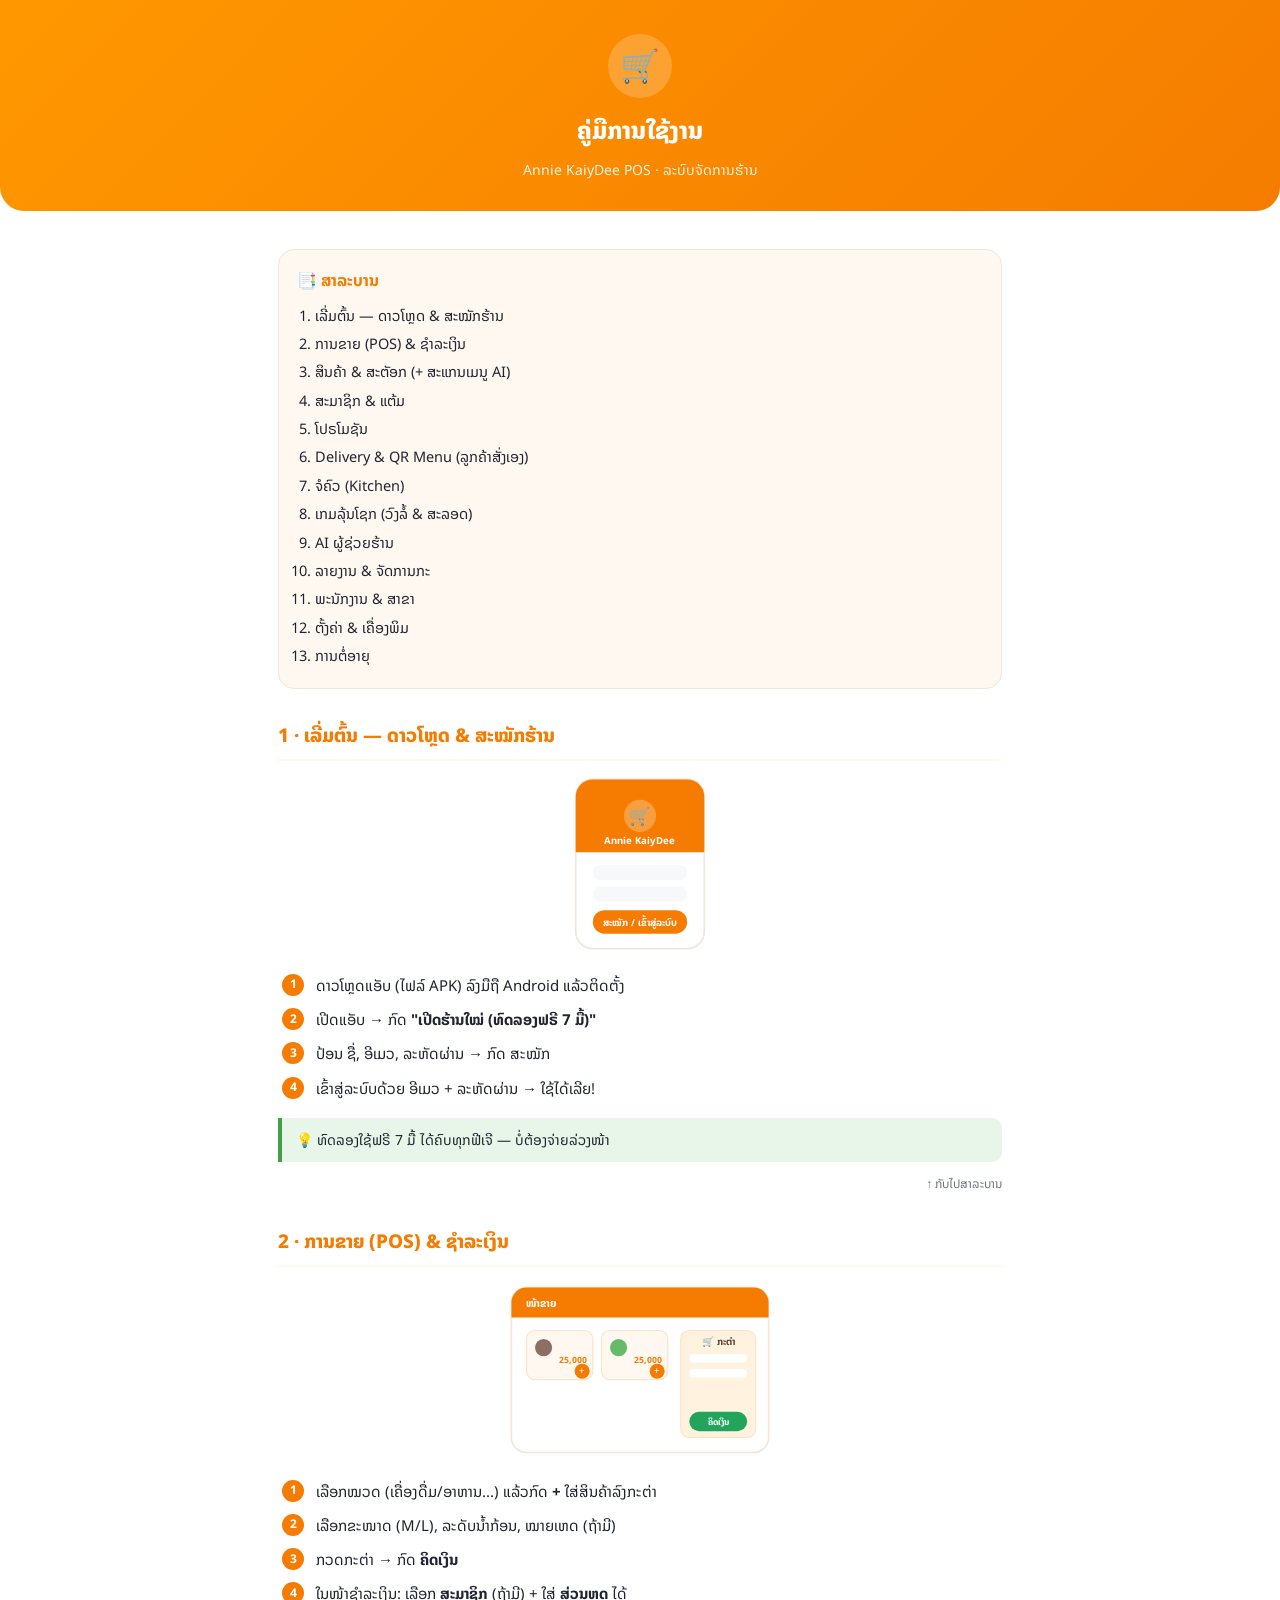
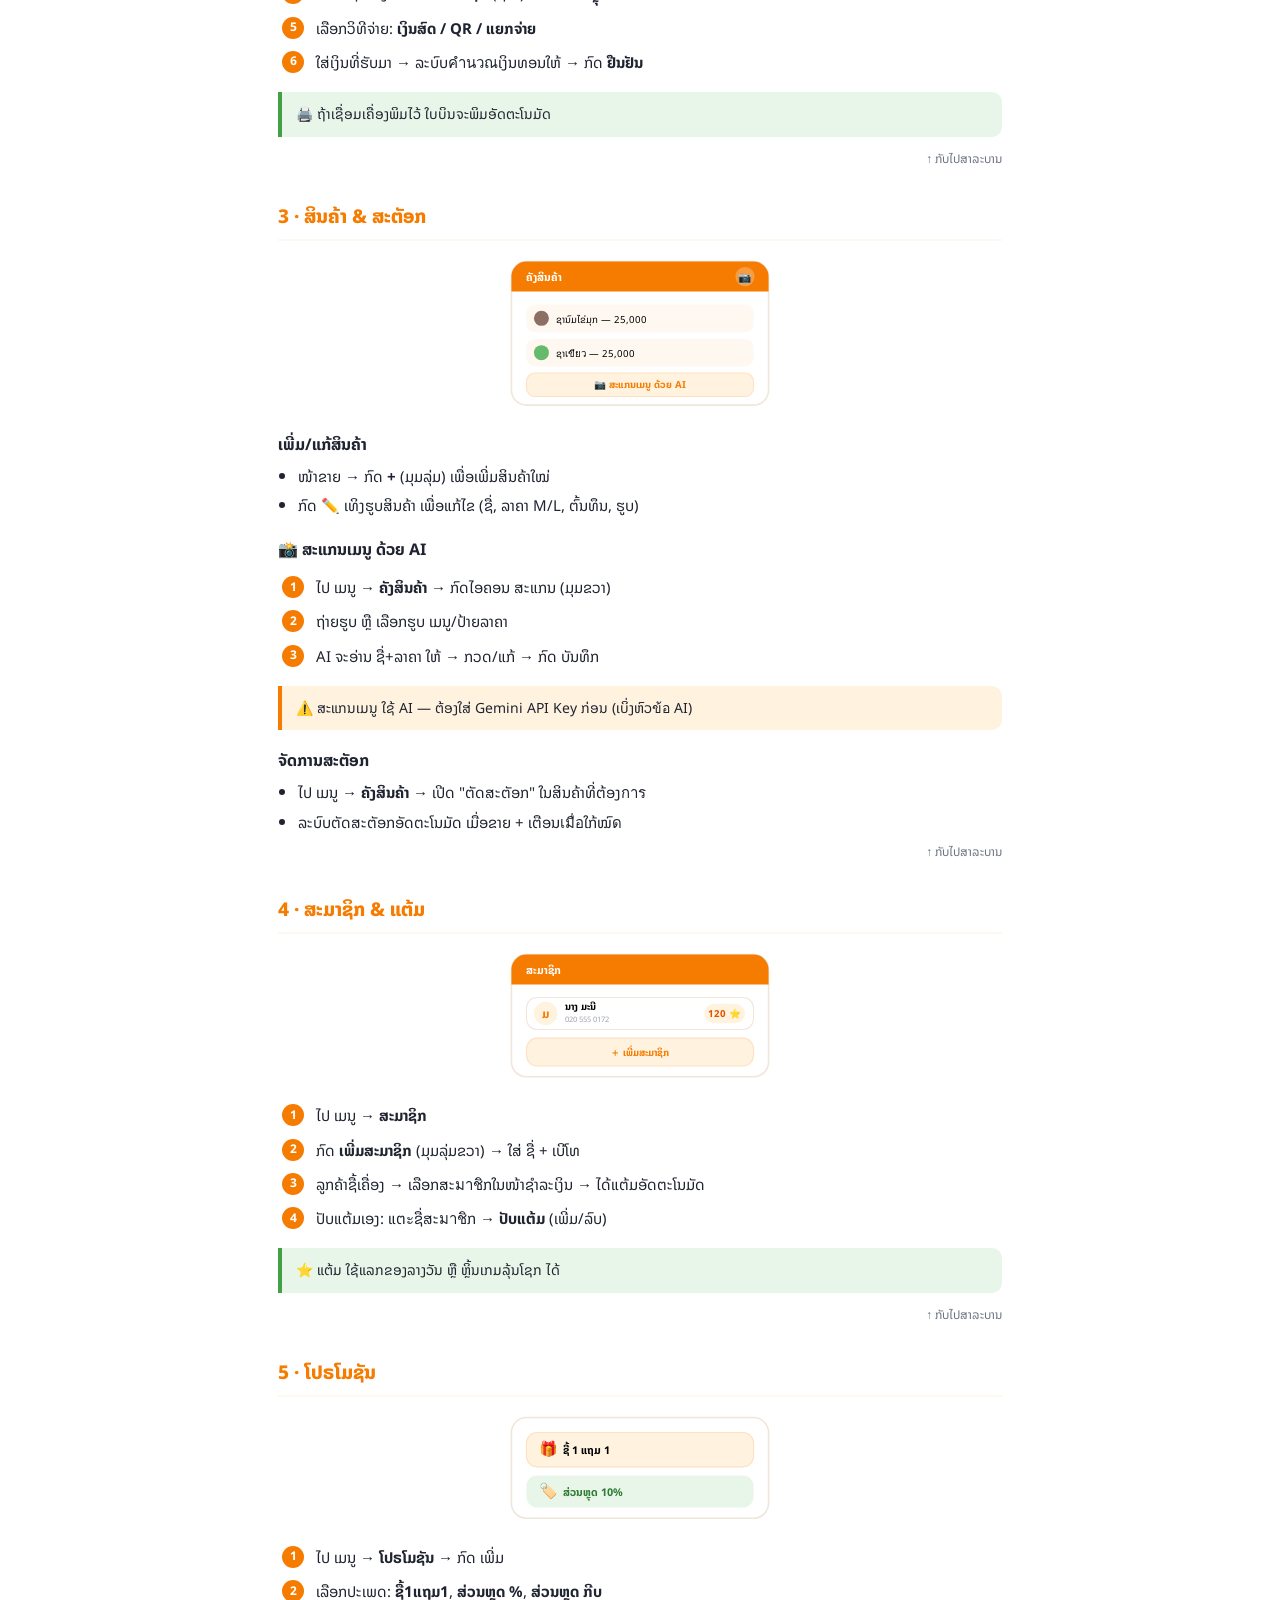
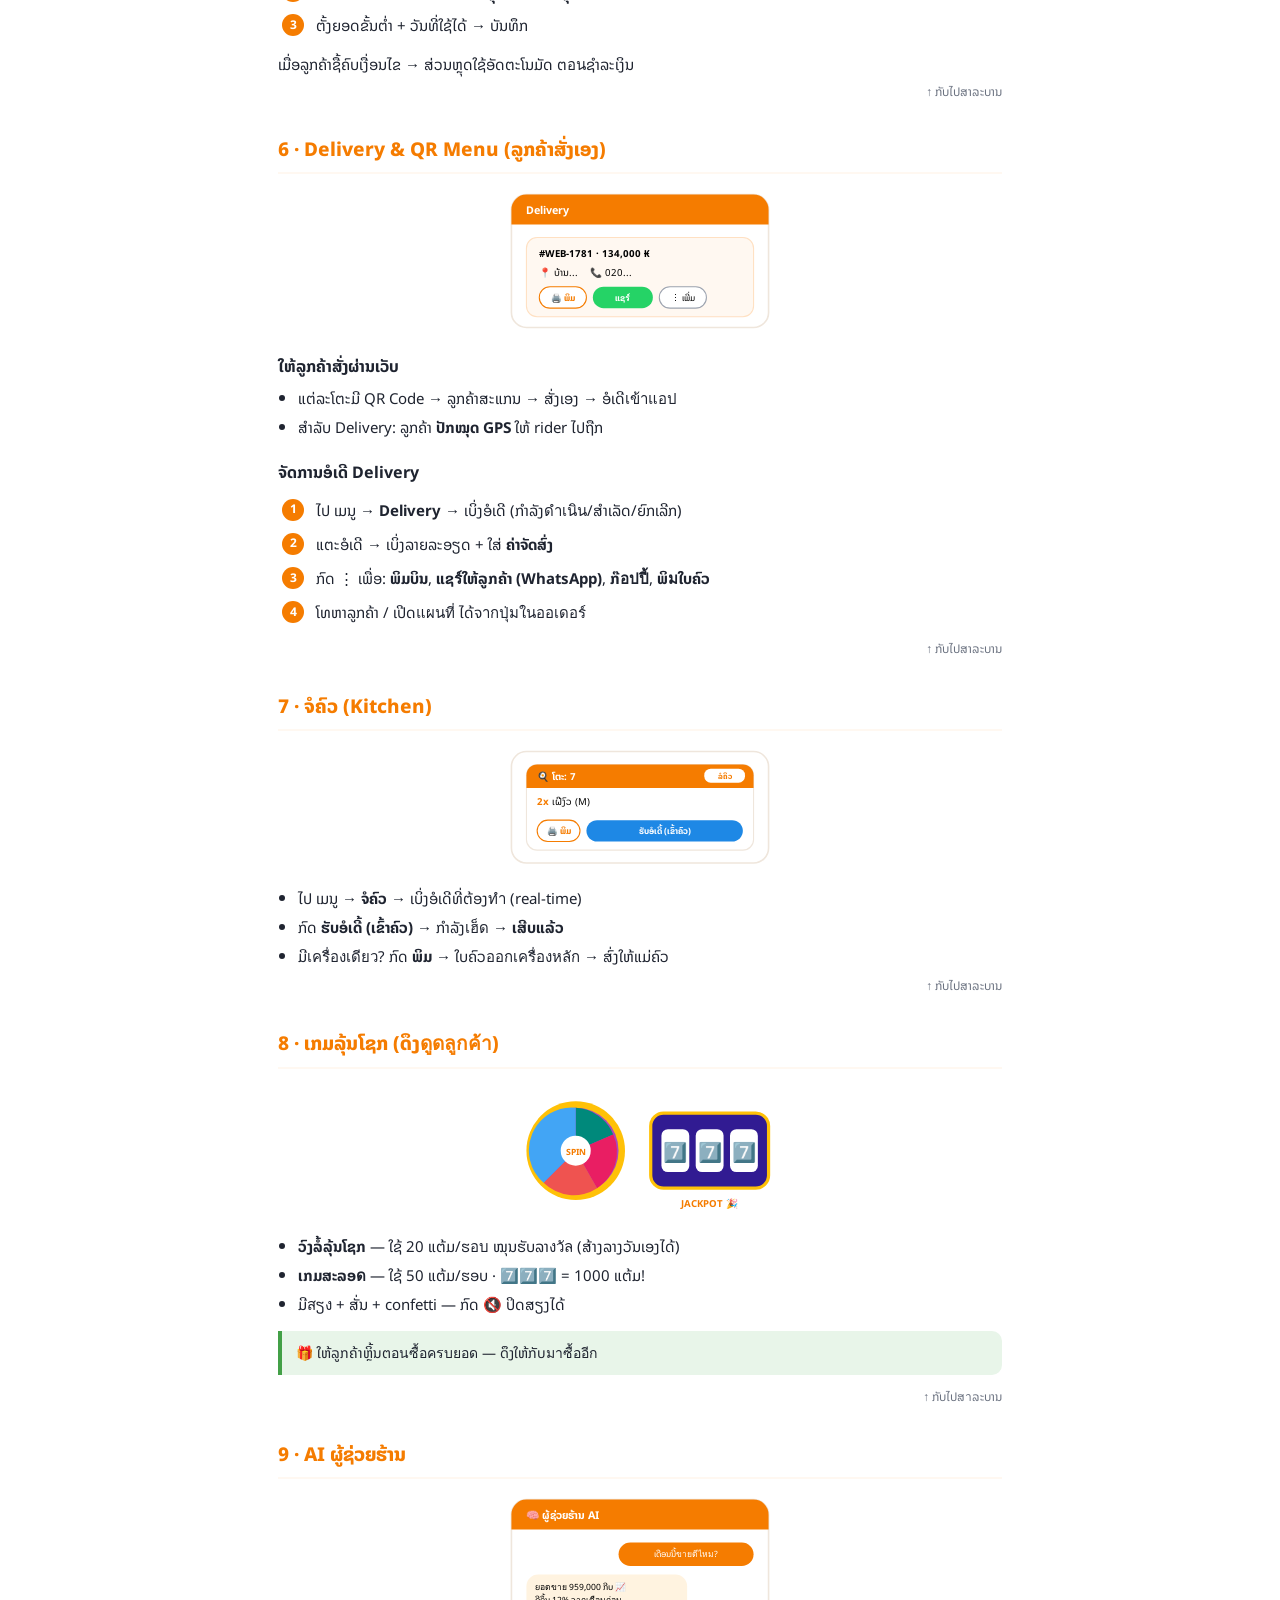
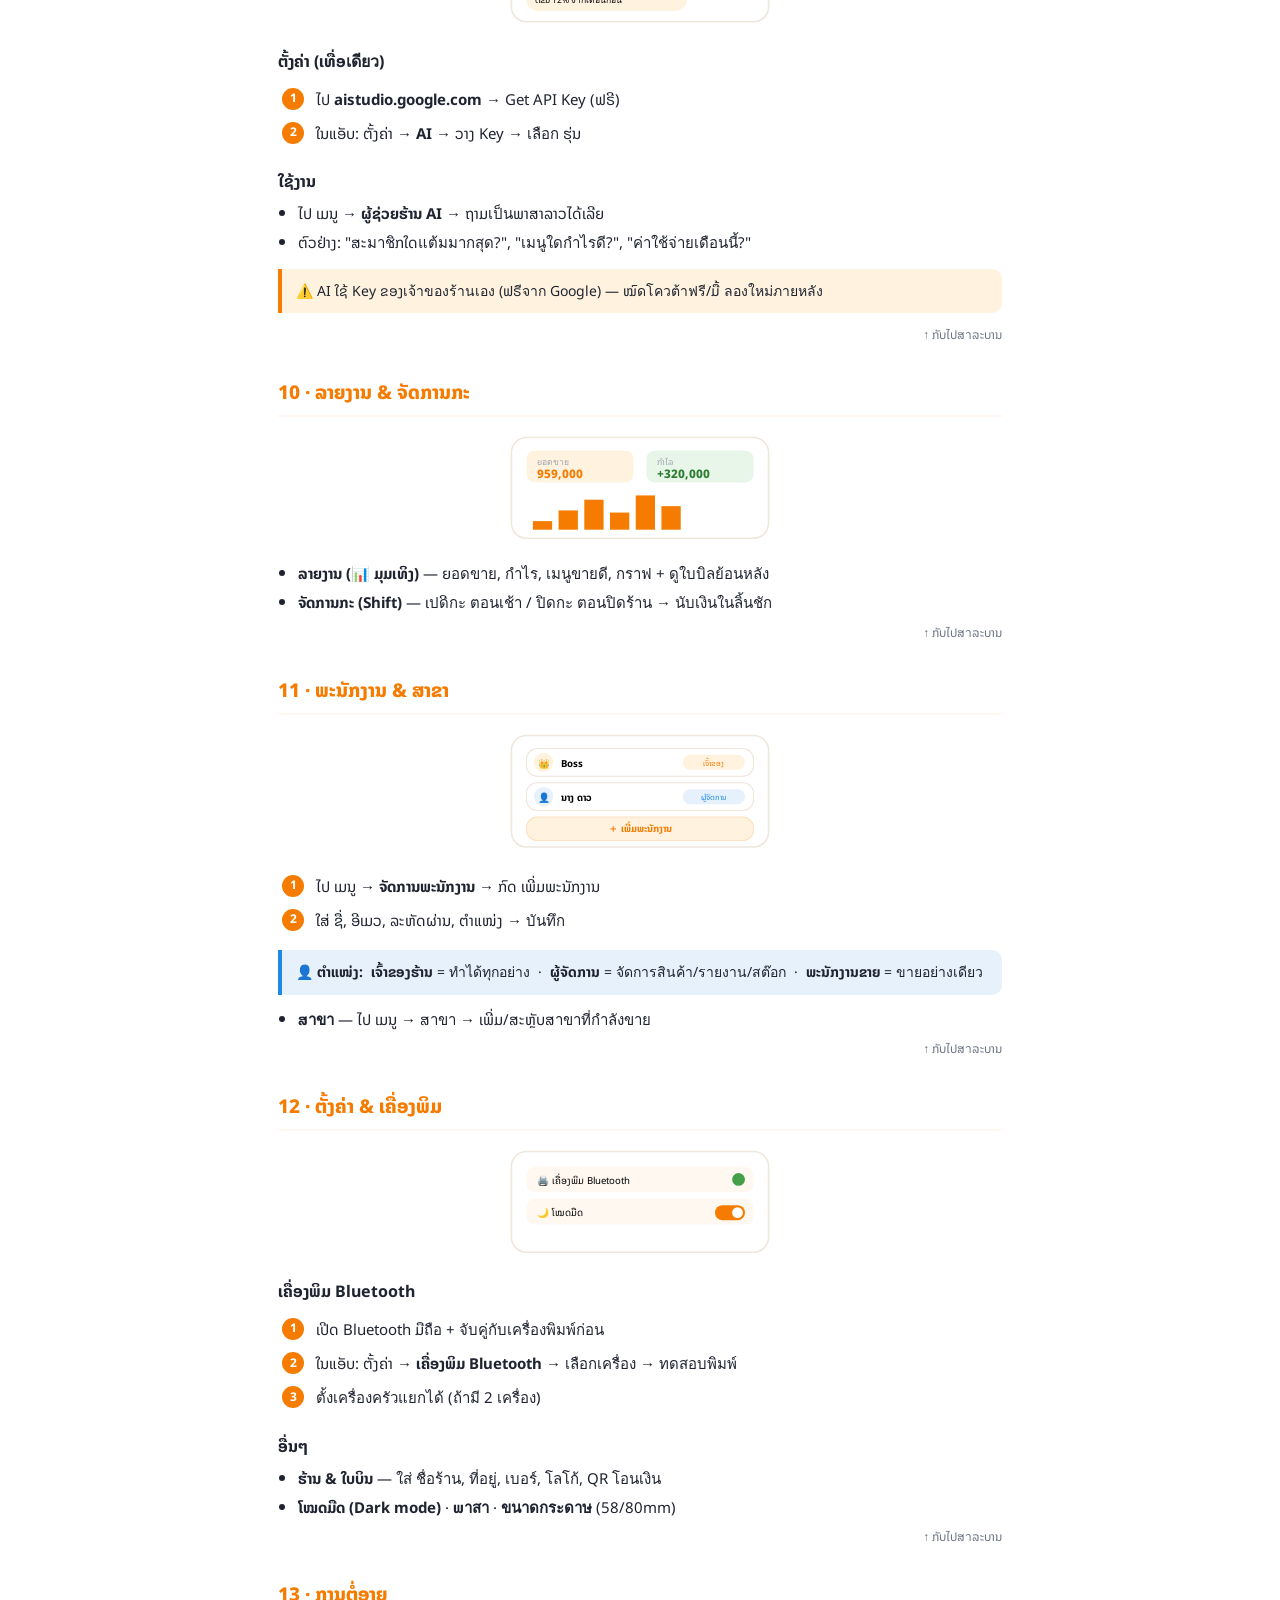
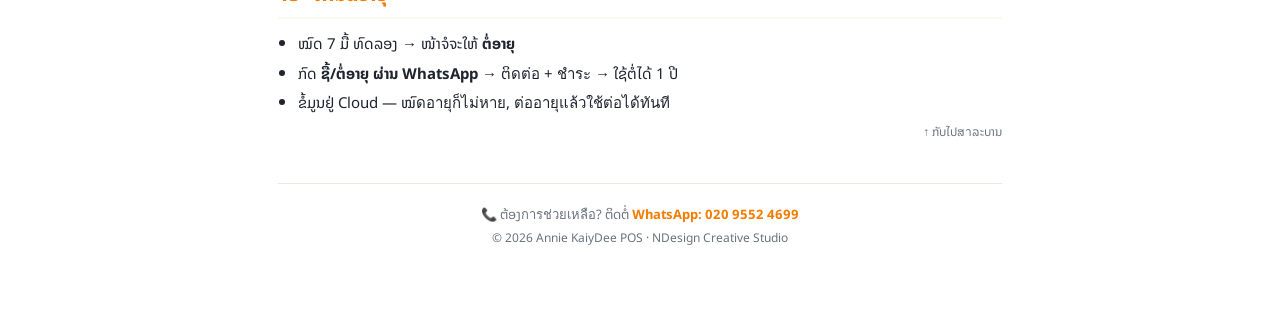
==== commit 5f20da10: "Trial period 14 → 7 days (faster conversion) Co-Authored-By: Claude Opus 4.8 <noreply@anthropic.com>" ====
--- a/guide.html
+++ b/guide.html
@@ -82,11 +82,11 @@
   </svg>
   <ol class="steps">
     <li>ດາວໂຫຼດແອັບ (ໄຟລ໌ APK) ລົງມືຖື Android ແລ້ວຕິດຕັ້ງ</li>
-    <li>ເປີດແອັບ → ກົດ <b>"ເປີດຮ້ານໃໝ່ (ທົດລອງຟຣີ 14 ມື້)"</b></li>
+    <li>ເປີດແອັບ → ກົດ <b>"ເປີດຮ້ານໃໝ່ (ທົດລອງຟຣີ 7 ມື້)"</b></li>
     <li>ປ້ອນ ຊື່, ອີເມວ, ລະຫັດຜ່ານ → ກົດ ສະໝັກ</li>
     <li>ເຂົ້າສູ່ລະບົບດ້ວຍ ອີເມວ + ລະຫັດຜ່ານ → ໃຊ້ໄດ້ເລີຍ!</li>
   </ol>
-  <div class="tip">💡 ທົດລອງໃຊ້ຟຣີ 14 ມື້ ໄດ້ຄົບທຸກຟີເຈີ — ບໍ່ຕ້ອງຈ່າຍລ່ວງໜ້າ</div>
+  <div class="tip">💡 ທົດລອງໃຊ້ຟຣີ 7 ມື້ ໄດ້ຄົບທຸກຟີເຈີ — ບໍ່ຕ້ອງຈ່າຍລ່ວງໜ້າ</div>
   <a class="top" href="#">↑ ກັບໄປສາລະບານ</a>
 </section>
 
@@ -371,7 +371,7 @@
 <section id="renew">
   <h2 class="sec">13 · ການຕໍ່ອາຍຸ</h2>
   <ul class="dots">
-    <li>ໝົດ 14 ມື້ ທົດລອງ → ໜ້າຈໍຈະໃຫ້ <b>ຕໍ່ອາຍຸ</b></li>
+    <li>ໝົດ 7 ມື້ ທົດລອງ → ໜ້າຈໍຈະໃຫ້ <b>ຕໍ່ອາຍຸ</b></li>
     <li>ກົດ <b>ຊື້/ຕໍ່ອາຍຸ ຜ່ານ WhatsApp</b> → ຕິดต่อ + ชำระ → ໃຊ້ຕໍ່ໄດ້ 1 ປີ</li>
     <li>ຂໍ້ມູນຢູ່ Cloud — ໝົดอายุก็ไม่หาย, ต่ออายุแล้วใช้ต่อได้ทันที</li>
   </ul>
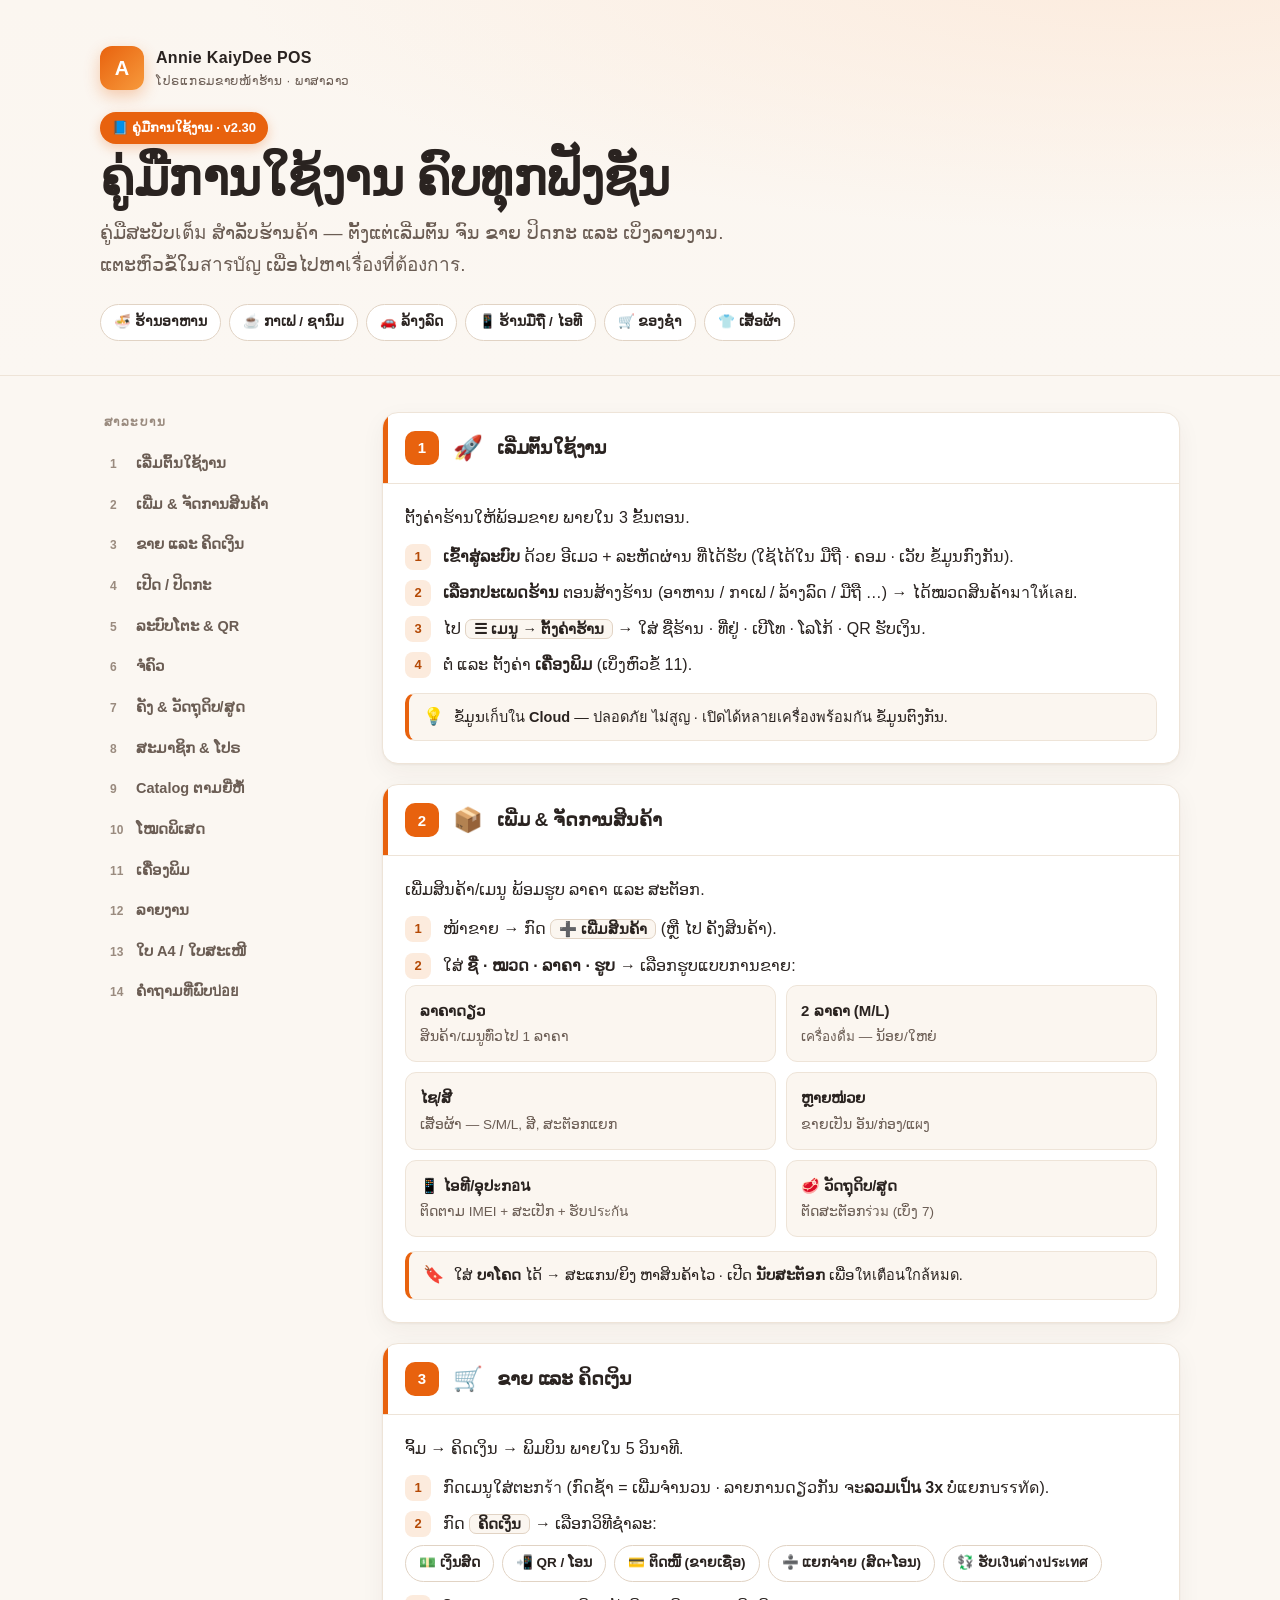
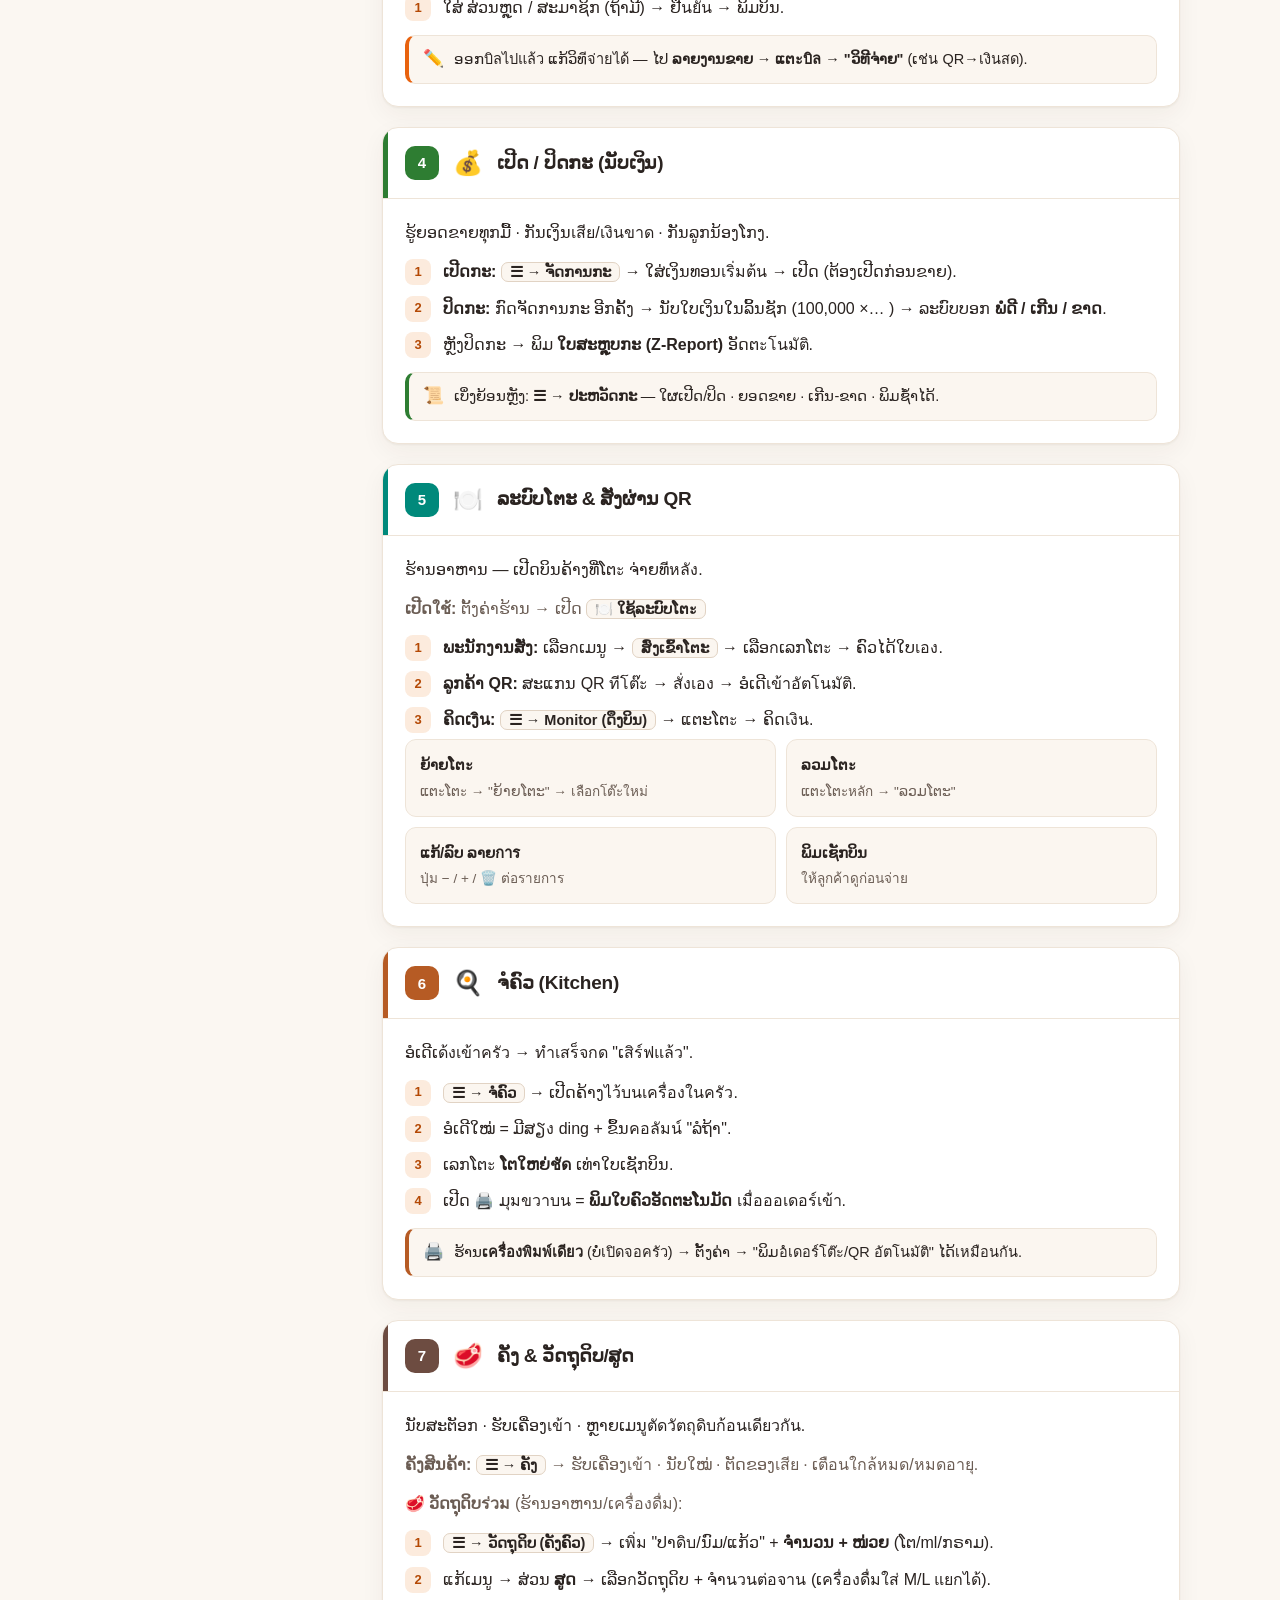
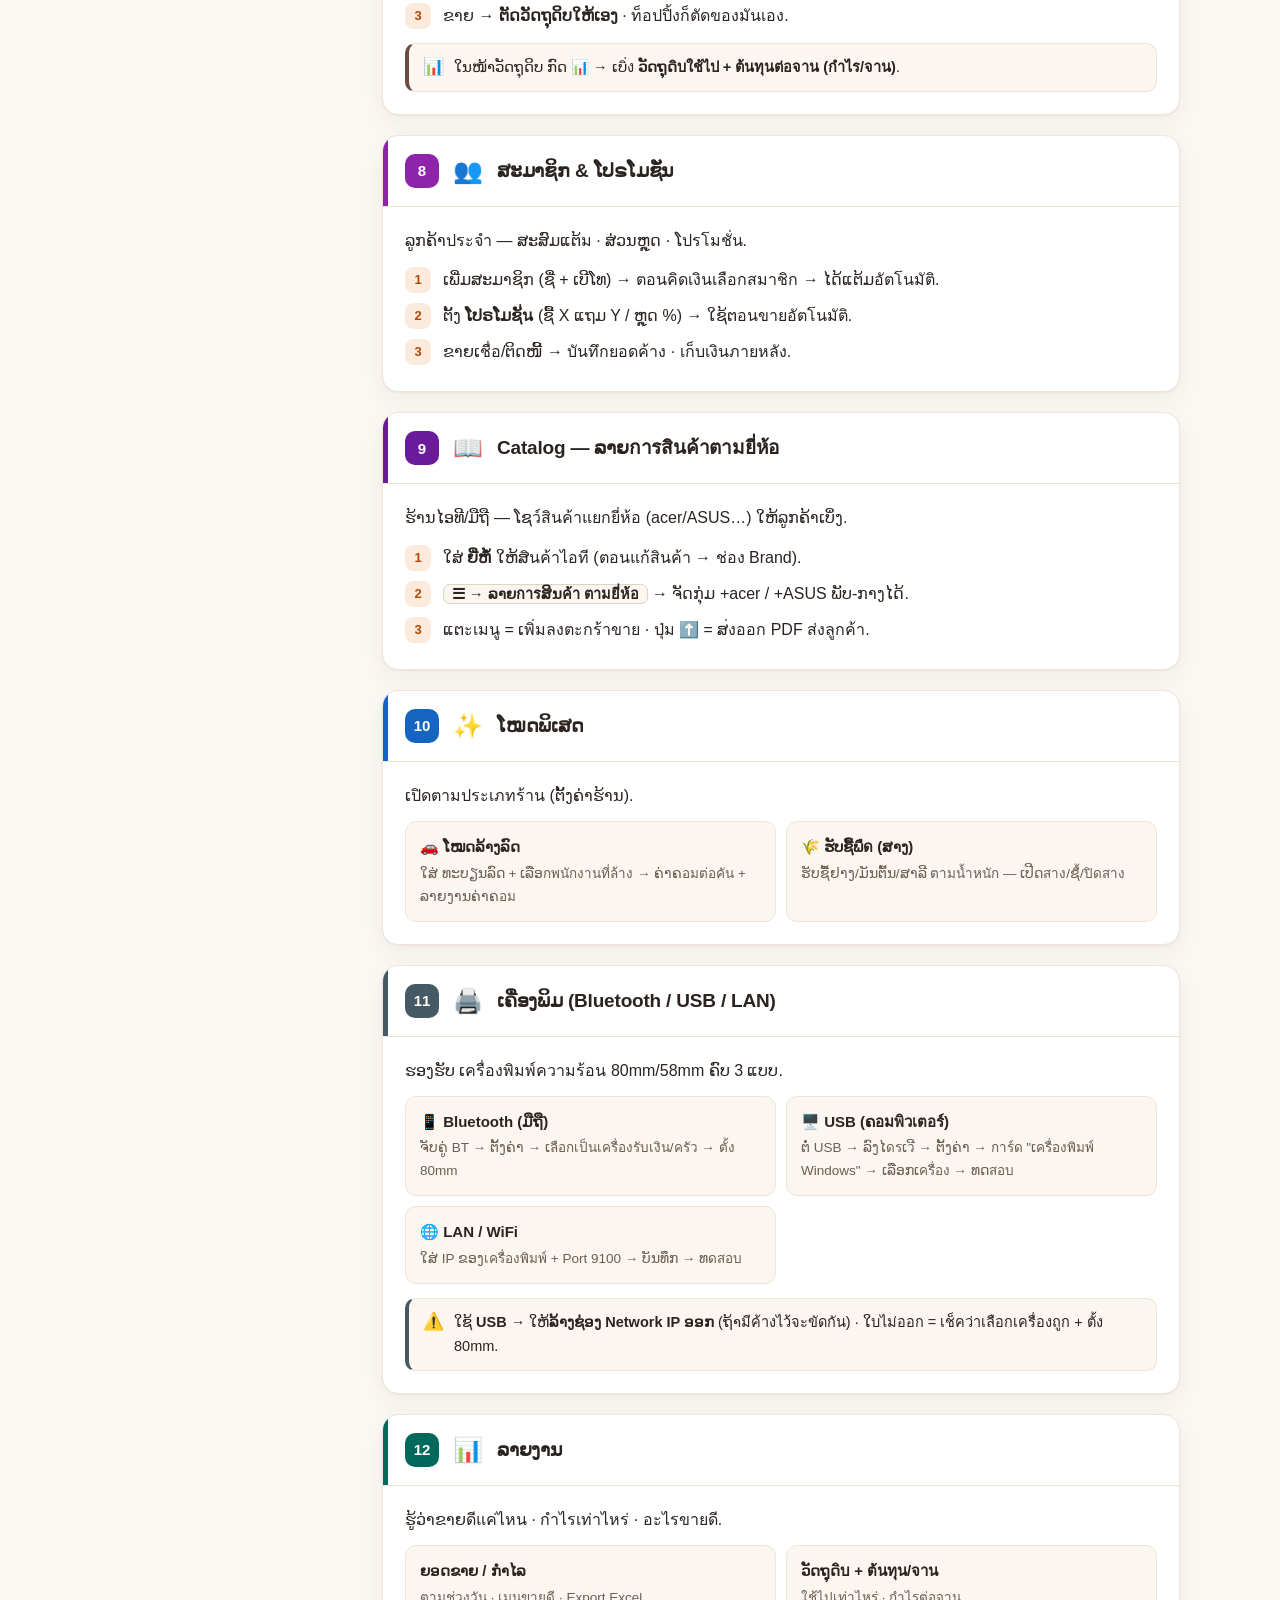
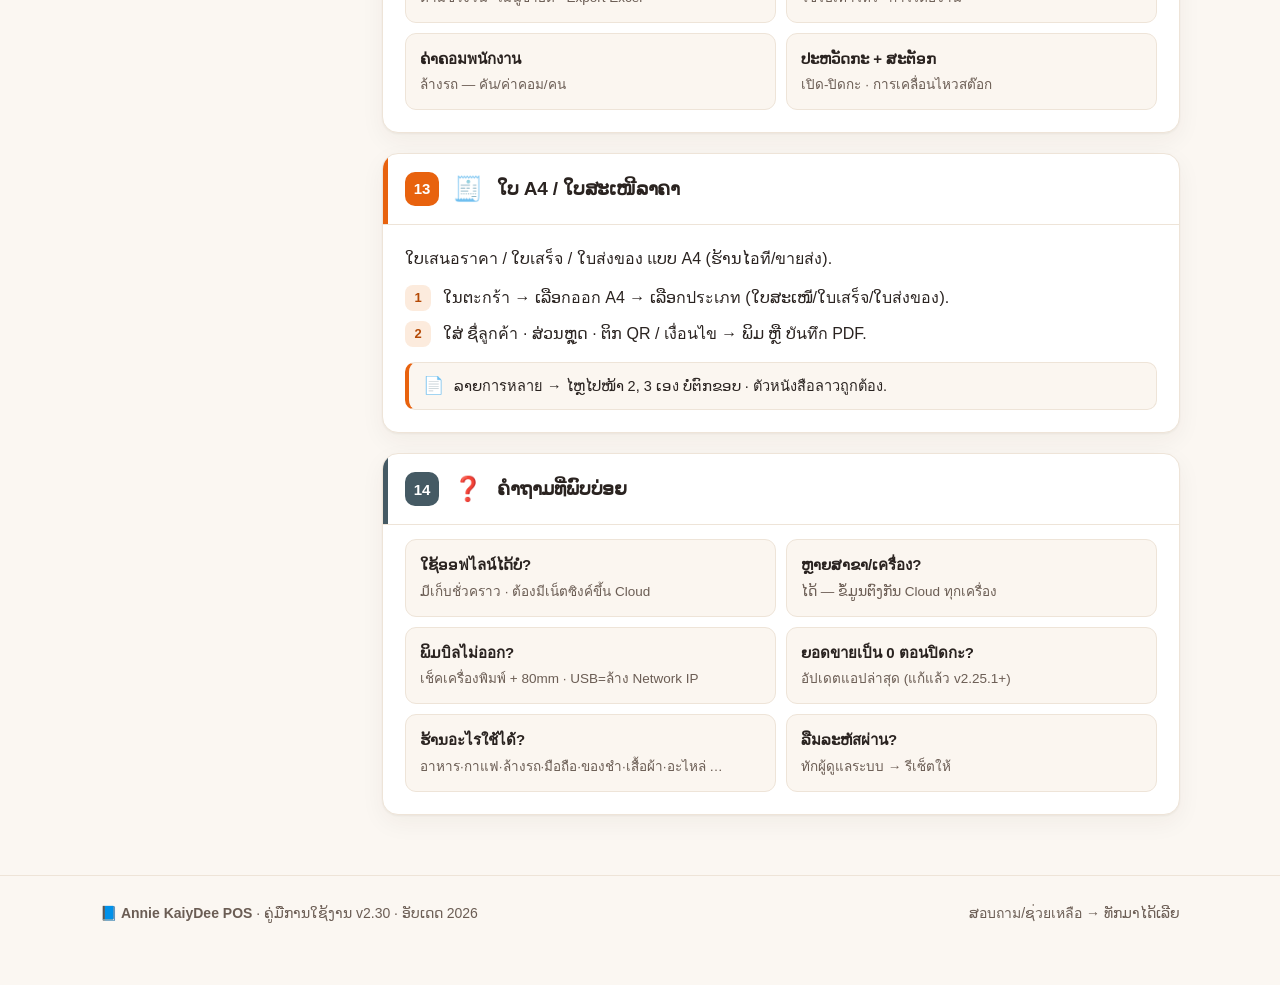
==== commit b4c072ee: "docs: update user manual (guide.html) to full v2.30 - all features in Lao" ====
--- a/guide.html
+++ b/guide.html
@@ -1,388 +1,414 @@
-<!DOCTYPE html>
-<html lang="lo">
-<head>
-<meta charset="UTF-8">
-<meta name="viewport" content="width=device-width, initial-scale=1.0">
-<title>ຄູ່ມືການໃຊ້ງານ · Annie KaiyDee POS</title>
-<link href="https://fonts.googleapis.com/css2?family=Noto+Sans+Lao:wght@400;600;700;800&display=swap" rel="stylesheet">
+<!doctype html><html lang="lo"><head><meta charset="utf-8"><meta name="viewport" content="width=device-width,initial-scale=1">
+<title>ຄູ່ມືການໃຊ້ງານ Annie KaiyDee POS</title>
 <style>
-  :root{--o:#F57C00;--o2:#FF9800;--bg:#FFF8F1;--text:#1F2430;--muted:#6B7280;--line:#EFE6DC;}
-  *{margin:0;padding:0;box-sizing:border-box;}
-  body{font-family:'Noto Sans Lao',sans-serif;color:var(--text);background:#fff;line-height:1.75;-webkit-font-smoothing:antialiased;}
-  .hero{background:linear-gradient(135deg,var(--o2),var(--o));color:#fff;padding:34px 20px 28px;text-align:center;border-radius:0 0 24px 24px;}
-  .hero .logo{width:64px;height:64px;border-radius:50%;background:rgba(255,255,255,.2);display:flex;align-items:center;justify-content:center;font-size:32px;margin:0 auto 12px;}
-  .hero h1{font-size:24px;font-weight:800;}
-  .hero p{opacity:.9;font-size:14px;margin-top:6px;}
-  .wrap{max-width:760px;margin:0 auto;padding:20px 18px 60px;}
-  .toc{background:var(--bg);border:1px solid var(--line);border-radius:16px;padding:16px 18px;margin:18px 0 26px;}
-  .toc h2{font-size:16px;color:var(--o);margin-bottom:10px;}
-  .toc ol{margin-left:18px;}
-  .toc a{color:var(--text);text-decoration:none;}
-  .toc a:hover{color:var(--o);}
-  .toc li{margin:3px 0;font-size:14.5px;}
-  section{margin:30px 0;scroll-margin-top:14px;}
-  h2.sec{font-size:19px;font-weight:800;color:var(--o);display:flex;align-items:center;gap:8px;padding-bottom:6px;border-bottom:2px solid var(--bg);margin-bottom:12px;}
-  h3{font-size:16px;font-weight:700;margin:16px 0 6px;}
-  p,li{font-size:15px;}
-  .ill{display:block;margin:6px auto 14px;max-width:300px;width:100%;}
-  ol.steps{margin:8px 0 8px 4px;list-style:none;counter-reset:s;}
-  ol.steps li{counter-increment:s;position:relative;padding:4px 0 4px 34px;}
-  ol.steps li::before{content:counter(s);position:absolute;left:0;top:5px;width:22px;height:22px;background:var(--o);color:#fff;border-radius:50%;font-size:12px;font-weight:700;display:flex;align-items:center;justify-content:center;}
-  ul.dots{margin:6px 0 6px 20px;}
-  ul.dots li{margin:3px 0;}
-  .tip{background:#E8F5E9;border-left:4px solid #43A047;border-radius:0 10px 10px 0;padding:10px 14px;margin:12px 0;font-size:14px;}
-  .warn{background:#FFF3E0;border-left:4px solid var(--o);border-radius:0 10px 10px 0;padding:10px 14px;margin:12px 0;font-size:14px;}
-  .role{background:#E6F1FB;border-left:4px solid #1E88E5;border-radius:0 10px 10px 0;padding:10px 14px;margin:12px 0;font-size:14px;}
-  .footer{text-align:center;color:var(--muted);font-size:13px;margin-top:40px;padding-top:20px;border-top:1px solid var(--line);}
-  .footer a{color:var(--o);text-decoration:none;font-weight:700;}
-  .top{display:block;text-align:right;font-size:12px;color:var(--muted);text-decoration:none;margin-top:4px;}
-  @media print{.toc,.top{display:none;} .hero{border-radius:0;}}
-</style>
-</head>
-<body>
-<div class="hero">
-  <div class="logo">🛒</div>
-  <h1>ຄູ່ມືການໃຊ້ງານ</h1>
-  <p>Annie KaiyDee POS · ລະບົບຈັດການຮ້ານ</p>
+  :root{
+    --bg:#FBF7F2; --surface:#FFFFFF; --surface-2:#FBF6F0;
+    --ink:#2A2320; --muted:#6B5D54; --faint:#9A8B7F;
+    --accent:#E8620E; --accent-ink:#B44905; --accent-soft:#FCEBDD;
+    --line:#EEE4D8; --line-strong:#E1D3C4;
+    --c-sell:#E8620E; --c-shift:#2E7D32; --c-table:#00897B;
+    --c-kitchen:#B65B24; --c-stock:#6D4C41; --c-member:#8E24AA;
+    --c-catalog:#6A1B9A; --c-special:#1565C0; --c-print:#455A64; --c-report:#00695C;
+    --radius:16px; --shadow:0 1px 2px rgba(60,40,20,.05),0 8px 24px rgba(60,40,20,.05);
+    --maxw:1120px;
+  }
+  @media (prefers-color-scheme:dark){
+    :root{
+      --bg:#191512; --surface:#221D19; --surface-2:#26201B;
+      --ink:#F3EBE3; --muted:#B6A99E; --faint:#8A7C70;
+      --accent:#FF8A3D; --accent-ink:#FFA362; --accent-soft:#33231A;
+      --line:#342B24; --line-strong:#41352C;
+      --shadow:0 1px 2px rgba(0,0,0,.3),0 10px 30px rgba(0,0,0,.35);
+    }
+  }
+  :root[data-theme="dark"]{
+    --bg:#191512; --surface:#221D19; --surface-2:#26201B;
+    --ink:#F3EBE3; --muted:#B6A99E; --faint:#8A7C70;
+    --accent:#FF8A3D; --accent-ink:#FFA362; --accent-soft:#33231A;
+    --line:#342B24; --line-strong:#41352C;
+    --shadow:0 1px 2px rgba(0,0,0,.3),0 10px 30px rgba(0,0,0,.35);
+  }
+  :root[data-theme="light"]{
+    --bg:#FBF7F2; --surface:#FFFFFF; --surface-2:#FBF6F0;
+    --ink:#2A2320; --muted:#6B5D54; --faint:#9A8B7F;
+    --accent:#E8620E; --accent-ink:#B44905; --accent-soft:#FCEBDD;
+    --line:#EEE4D8; --line-strong:#E1D3C4;
+    --shadow:0 1px 2px rgba(60,40,20,.05),0 8px 24px rgba(60,40,20,.05);
+  }
+  *{box-sizing:border-box}
+  html{scroll-behavior:smooth}
+  @media (prefers-reduced-motion:reduce){html{scroll-behavior:auto}}
+  body{
+    margin:0; background:var(--bg); color:var(--ink);
+    font-family:'Noto Sans Lao','Noto Sans Lao UI','Lao UI','Saysettha OT','Phetsarath OT','Lao Sangam MN',-apple-system,BlinkMacSystemFont,'Segoe UI',sans-serif;
+    line-height:1.7; font-size:16px; -webkit-font-smoothing:antialiased;
+    font-variant-numeric:tabular-nums;
+  }
+  .wrap{max-width:var(--maxw); margin:0 auto; padding:0 20px}
+
+  /* ---------- Hero ---------- */
+  header.hero{
+    background:
+      radial-gradient(120% 120% at 90% -10%, var(--accent-soft), transparent 60%),
+      linear-gradient(180deg, var(--surface-2), var(--bg));
+    border-bottom:1px solid var(--line);
+  }
+  .hero-inner{max-width:var(--maxw); margin:0 auto; padding:44px 20px 34px}
+  .brand{display:flex; align-items:center; gap:12px; margin-bottom:20px}
+  .brand-mark{
+    width:44px;height:44px;border-radius:12px;flex:none;
+    background:linear-gradient(135deg,var(--accent),#F79A3C);
+    display:grid;place-items:center;color:#fff;font-weight:800;font-size:20px;
+    box-shadow:0 6px 16px rgba(232,98,14,.3);
+  }
+  .brand-name{font-weight:800;letter-spacing:.02em}
+  .brand-name small{display:block;font-weight:500;color:var(--muted);font-size:12px;letter-spacing:.06em;text-transform:uppercase}
+  .hero h1{
+    font-size:clamp(30px,5vw,50px); line-height:1.15; margin:6px 0 10px;
+    letter-spacing:-.01em; text-wrap:balance; font-weight:800;
+  }
+  .hero .lead{font-size:clamp(16px,2.2vw,19px); color:var(--muted); max-width:60ch; margin:0}
+  .ver{display:inline-flex;align-items:center;gap:7px;background:var(--accent);color:#fff;
+    font-weight:700;font-size:13px;padding:5px 12px;border-radius:999px;box-shadow:0 4px 12px rgba(232,98,14,.28)}
+  .chips{display:flex;flex-wrap:wrap;gap:8px;margin-top:22px}
+  .chip{background:var(--surface);border:1px solid var(--line-strong);border-radius:999px;
+    padding:6px 13px;font-size:13.5px;color:var(--ink);font-weight:600}
+
+  /* ---------- Layout ---------- */
+  .layout{display:grid;grid-template-columns:1fr;gap:32px;padding:36px 0 60px}
+  @media(min-width:940px){.layout{grid-template-columns:238px 1fr;gap:44px;align-items:start}}
+
+  nav.toc{position:relative}
+  @media(min-width:940px){nav.toc{position:sticky;top:20px}}
+  .toc h2{font-size:12px;text-transform:uppercase;letter-spacing:.12em;color:var(--faint);margin:0 0 12px 4px}
+  .toc ol{list-style:none;margin:0;padding:0;display:flex;flex-direction:column;gap:2px}
+  .toc a{display:flex;gap:10px;align-items:baseline;text-decoration:none;color:var(--muted);
+    padding:7px 10px;border-radius:9px;font-size:14.5px;font-weight:600;transition:background .15s,color .15s}
+  .toc a .n{color:var(--faint);font-size:12px;font-weight:700;min-width:16px}
+  .toc a:hover{background:var(--accent-soft);color:var(--accent-ink)}
+  .toc-scroll{overflow:auto}
+  @media(min-width:940px){.toc-scroll{max-height:calc(100vh - 60px)}}
+
+  /* ---------- Sections ---------- */
+  main{min-width:0;display:flex;flex-direction:column;gap:20px}
+  .sec{background:var(--surface);border:1px solid var(--line);border-radius:var(--radius);
+    box-shadow:var(--shadow);overflow:hidden;scroll-margin-top:16px}
+  .sec-head{display:flex;gap:14px;align-items:center;padding:18px 22px;border-bottom:1px solid var(--line);
+    position:relative}
+  .sec-head::before{content:"";position:absolute;left:0;top:0;bottom:0;width:5px;background:var(--tag,var(--accent))}
+  .sec-num{font-weight:800;font-size:15px;color:#fff;background:var(--tag,var(--accent));
+    width:34px;height:34px;border-radius:10px;display:grid;place-items:center;flex:none}
+  .sec-ico{font-size:24px;flex:none;line-height:1}
+  .sec-head h3{margin:0;font-size:19px;font-weight:800;letter-spacing:-.01em}
+  .sec-body{padding:8px 22px 22px}
+  .sec-body p{margin:12px 0;color:var(--muted)}
+  .sec-body p.intro{color:var(--ink)}
+
+  ol.steps{margin:10px 0 4px;padding:0;list-style:none;counter-reset:s;display:flex;flex-direction:column;gap:9px}
+  ol.steps>li{position:relative;padding-left:38px;counter-increment:s}
+  ol.steps>li::before{content:counter(s);position:absolute;left:0;top:1px;
+    width:26px;height:26px;border-radius:8px;background:var(--accent-soft);color:var(--accent-ink);
+    font-weight:800;font-size:13px;display:grid;place-items:center}
+  ol.steps b{color:var(--ink)}
+  .k{background:var(--surface-2);border:1px solid var(--line-strong);border-radius:7px;
+    padding:1px 8px;font-weight:700;color:var(--ink);white-space:nowrap;font-size:14.5px}
+
+  .tip{display:flex;gap:10px;margin-top:14px;background:var(--surface-2);border:1px solid var(--line);
+    border-left:4px solid var(--tag,var(--accent));border-radius:10px;padding:11px 14px;font-size:14.5px}
+  .tip .ti{flex:none;font-size:17px;line-height:1.4}
+  .tip b{color:var(--ink)}
+
+  .grid2{display:grid;grid-template-columns:1fr;gap:10px;margin-top:6px}
+  @media(min-width:560px){.grid2{grid-template-columns:1fr 1fr}}
+  .mini{background:var(--surface-2);border:1px solid var(--line);border-radius:11px;padding:12px 14px}
+  .mini h4{margin:0 0 3px;font-size:15px;font-weight:800}
+  .mini p{margin:0;font-size:13.5px;color:var(--muted)}
+
+  footer{border-top:1px solid var(--line);color:var(--muted);font-size:14px;padding:26px 0 60px}
+  footer .wrap{display:flex;flex-wrap:wrap;gap:12px;justify-content:space-between;align-items:center}
+  a.link{color:var(--accent-ink);font-weight:700;text-decoration:none}
+  a.link:hover{text-decoration:underline}
+  :focus-visible{outline:2.5px solid var(--accent);outline-offset:2px;border-radius:6px}
+
+  @media print{
+    header.hero{background:none}
+    nav.toc{display:none}
+    .layout{grid-template-columns:1fr;padding:0}
+    .sec{break-inside:avoid;box-shadow:none;border:1px solid #ccc}
+    body{font-size:12px}
+  }
+</style></head><body>
+
+<header class="hero">
+  <div class="hero-inner">
+    <div class="brand">
+      <div class="brand-mark">A</div>
+      <div class="brand-name">Annie KaiyDee POS<small>ໂປຣແກຣມຂາຍໜ້າຮ້ານ · ພາສາລາວ</small></div>
+    </div>
+    <span class="ver">📘 ຄູ່ມືການໃຊ້ງານ · v2.30</span>
+    <h1>ຄູ່ມືການໃຊ້ງານ ຄົບທຸກຟັງຊັນ</h1>
+    <p class="lead">ຄູ່ມືສະບັບเต็ม ສຳລັບຮ້ານຄ້າ — ຕັ້ງແຕ່ເລີ່ມຕົ້ນ ຈົນ ຂາຍ ປິດກະ ແລະ ເບິ່ງລາຍງານ. ແຕະຫົວຂໍ້ໃນสารบัญ ເພື່ອໄປຫາเรื่องที่ต้องการ.</p>
+    <div class="chips">
+      <span class="chip">🍜 ຮ້ານອາຫານ</span>
+      <span class="chip">☕ ກາເຟ / ຊານົມ</span>
+      <span class="chip">🚗 ລ້າງລົດ</span>
+      <span class="chip">📱 ຮ້ານມືຖື / ໄອທີ</span>
+      <span class="chip">🛒 ຂອງຊຳ</span>
+      <span class="chip">👕 ເສື້ອຜ້າ</span>
+    </div>
+  </div>
+</header>
+
+<div class="wrap">
+  <div class="layout">
+    <nav class="toc" aria-label="ສາລະບານ">
+      <h2>ສາລະບານ</h2>
+      <div class="toc-scroll">
+        <ol>
+          <li><a href="#s1"><span class="n">1</span>ເລີ່ມຕົ້ນໃຊ້ງານ</a></li>
+          <li><a href="#s2"><span class="n">2</span>ເພີ່ມ &amp; ຈັດການສິນຄ້າ</a></li>
+          <li><a href="#s3"><span class="n">3</span>ຂາຍ ແລະ ຄິດເງິນ</a></li>
+          <li><a href="#s4"><span class="n">4</span>ເປີດ / ປິດກະ</a></li>
+          <li><a href="#s5"><span class="n">5</span>ລະບົບໂຕະ &amp; QR</a></li>
+          <li><a href="#s6"><span class="n">6</span>ຈໍຄົວ</a></li>
+          <li><a href="#s7"><span class="n">7</span>ຄັງ &amp; ວັດຖຸດິບ/ສູດ</a></li>
+          <li><a href="#s8"><span class="n">8</span>ສະມາຊິກ &amp; ໂປຣ</a></li>
+          <li><a href="#s9"><span class="n">9</span>Catalog ຕາມຍີ່ຫໍ້</a></li>
+          <li><a href="#s10"><span class="n">10</span>ໂໝດພິເສດ</a></li>
+          <li><a href="#s11"><span class="n">11</span>ເຄື່ອງພິມ</a></li>
+          <li><a href="#s12"><span class="n">12</span>ລາຍງານ</a></li>
+          <li><a href="#s13"><span class="n">13</span>ໃບ A4 / ໃບສະເໜີ</a></li>
+          <li><a href="#s14"><span class="n">14</span>ຄຳຖາມທີ່ພົບบ่อย</a></li>
+        </ol>
+      </div>
+    </nav>
+
+    <main>
+
+      <!-- 1 -->
+      <section class="sec" id="s1" style="--tag:var(--c-sell)">
+        <div class="sec-head"><div class="sec-num">1</div><div class="sec-ico">🚀</div><h3>ເລີ່ມຕົ້ນໃຊ້ງານ</h3></div>
+        <div class="sec-body">
+          <p class="intro">ຕັ້ງຄ່າຮ້ານໃຫ້ພ້ອມຂາຍ ພາຍໃນ 3 ຂັ້ນຕອນ.</p>
+          <ol class="steps">
+            <li><b>ເຂົ້າສູ່ລະບົບ</b> ດ້ວຍ ອີເມວ + ລະຫັດຜ່ານ ທີ່ໄດ້ຮັບ (ໃຊ້ໄດ້ໃນ ມືຖື · ຄອມ · ເວັບ ຂໍ້ມູນກົງກັນ).</li>
+            <li><b>ເລືອກປະເພດຮ້ານ</b> ຕອນສ້າງຮ້ານ (ອາຫານ / ກາເຟ / ລ້າງລົດ / ມືຖື …) → ໄດ້ໝວດສິນຄ້າมาให้เลย.</li>
+            <li>ໄປ <span class="k">☰ ເມນູ → ຕັ້ງຄ່າຮ້ານ</span> → ໃສ່ ຊື່ຮ້ານ · ທີ່ຢູ່ · ເບີໂທ · ໂລໂກ້ · QR ຮັບເງິນ.</li>
+            <li>ຕໍ່ ແລະ ຕັ້ງຄ່າ <b>ເຄື່ອງພິມ</b> (ເບິ່ງຫົວຂໍ້ 11).</li>
+          </ol>
+          <div class="tip"><span class="ti">💡</span><div>ຂໍ້ມູນเก็บใน <b>Cloud</b> — ปลอดภัย ไม่สูญ · เปิดได้หลายเครื่องพร้อมกัน ຂໍ້ມູນຕົງກັນ.</div></div>
+        </div>
+      </section>
+
+      <!-- 2 -->
+      <section class="sec" id="s2" style="--tag:var(--c-sell)">
+        <div class="sec-head"><div class="sec-num">2</div><div class="sec-ico">📦</div><h3>ເພີ່ມ &amp; ຈັດການສິນຄ້າ</h3></div>
+        <div class="sec-body">
+          <p class="intro">ເພີ່ມສິນຄ້າ/ເມນູ ພ້ອມຮູບ ລາຄາ ແລະ ສະຕັອກ.</p>
+          <ol class="steps">
+            <li>ໜ້າຂາຍ → ກົດ <span class="k">➕ ເພີ່ມສິນຄ້າ</span> (ຫຼື ໄປ ຄັງສິນຄ້າ).</li>
+            <li>ໃສ່ <b>ຊື່ · ໝວດ · ລາຄາ · ຮູບ</b> → ເລືອກຮູບແບບການຂາຍ:</li>
+          </ol>
+          <div class="grid2">
+            <div class="mini"><h4>ລາຄາດຽວ</h4><p>ສິນຄ້າ/ເມນູທົ່ວໄປ 1 ລາຄາ</p></div>
+            <div class="mini"><h4>2 ລາຄາ (M/L)</h4><p>ເครื่องดื่ม — ນ້ອຍ/ໃຫຍ່</p></div>
+            <div class="mini"><h4>ໄຊ/ສີ</h4><p>ເສື້ອຜ້າ — S/M/L, ສີ, ສະຕັອກແຍກ</p></div>
+            <div class="mini"><h4>ຫຼາຍໜ່ວຍ</h4><p>ຂາຍເປັນ ອັນ/ກ່ອງ/ແผງ</p></div>
+            <div class="mini"><h4>📱 ໄອທີ/ອຸປะກอน</h4><p>ຕິດຕາມ IMEI + ສະເປັກ + ຮັບประกัน</p></div>
+            <div class="mini"><h4>🥩 ວັດຖຸດິບ/ສູດ</h4><p>ຕັດສະຕັອກร่วม (ເບິ່ງ 7)</p></div>
+          </div>
+          <div class="tip"><span class="ti">🔖</span><div>ໃສ່ <b>ບາໂຄດ</b> ໄດ້ → ສະແກນ/ຍິງ ຫາສິນຄ້າໄວ · ເປີດ <b>ນັບສະຕັອກ</b> ເພື່ອใหเตือนใกล้หมด.</div></div>
+        </div>
+      </section>
+
+      <!-- 3 -->
+      <section class="sec" id="s3" style="--tag:var(--c-sell)">
+        <div class="sec-head"><div class="sec-num">3</div><div class="sec-ico">🛒</div><h3>ຂາຍ ແລະ ຄິດເງິນ</h3></div>
+        <div class="sec-body">
+          <p class="intro">ຈິ້ມ → ຄິດເງິນ → ພິມບິນ ພາຍໃນ 5 ວິນາທີ.</p>
+          <ol class="steps">
+            <li>ກົດເມນູໃສ່ຕະກร้า (ກົດຊ້ຳ = ເພີ່ມຈຳນວນ · ລາຍການດຽວກັນ ຈະ<b>ລວມเป็น 3x</b> ບໍ່ແຍກบรรทัด).</li>
+            <li>ກົດ <span class="k">ຄິດເງິນ</span> → ເລືອກວິທີຊຳລະ:</li>
+          </ol>
+          <div class="chips" style="margin-top:8px">
+            <span class="chip">💵 ເງິນສົດ</span><span class="chip">📲 QR / ໂອນ</span>
+            <span class="chip">💳 ຕິດໜີ້ (ຂາຍເຊື່ອ)</span><span class="chip">➗ ແຍກຈ່າຍ (ສົດ+ໂອນ)</span>
+            <span class="chip">💱 ຮັບเงินต่างประเทศ</span>
+          </div>
+          <ol class="steps" style="margin-top:12px">
+            <li>ໃສ່ ສ່ວນຫຼຸດ / ສະມາຊິກ (ຖ້າມີ) → ຢືนยัน → ພິມບິນ.</li>
+          </ol>
+          <div class="tip"><span class="ti">✏️</span><div>ອອກบิลไปแล้ว ແກ້ວິທีจ่ายได้ — ໄປ <b>ລາຍງານຂາຍ → ແຕะบิล → "ວິທີຈ່າຍ"</b> (ເช่น QR→เงินสด).</div></div>
+        </div>
+      </section>
+
+      <!-- 4 -->
+      <section class="sec" id="s4" style="--tag:var(--c-shift)">
+        <div class="sec-head"><div class="sec-num">4</div><div class="sec-ico">💰</div><h3>ເປີດ / ປິດກະ (ນັບເງິນ)</h3></div>
+        <div class="sec-body">
+          <p class="intro">ຮູ້ຍອດຂາຍທຸກມື້ · ກັນເງິນเสีย/เงินขาด · ກັນລູກນ້ອງໂກງ.</p>
+          <ol class="steps">
+            <li><b>ເປີດກະ:</b> <span class="k">☰ → ຈັດການກະ</span> → ໃສ່ເງິນທອນเริ่มต้น → ເປີດ (ຕ້ອງເປີດກ່ອນຂາຍ).</li>
+            <li><b>ປິດກະ:</b> ກົດຈັດການກະ ອີກຄັ້ງ → ນັບໃບເງິນໃນລິ້ນຊັກ (100,000 ×… ) → ລະບົບບອກ <b>ພໍດີ / ເກີນ / ຂາດ</b>.</li>
+            <li>ຫຼັງປິດກະ → ພິມ <b>ໃບສະຫຼຸບກະ (Z-Report)</b> ອັດຕะโนมัติ.</li>
+          </ol>
+          <div class="tip"><span class="ti">📜</span><div>ເບິ່ງຍ້ອນຫຼັງ: <b>☰ → ປະຫວັດກະ</b> — ໃຜເປີດ/ປິດ · ຍອດຂາຍ · ເກີນ-ຂາດ · ພິມຊ້ຳໄດ້.</div></div>
+        </div>
+      </section>
+
+      <!-- 5 -->
+      <section class="sec" id="s5" style="--tag:var(--c-table)">
+        <div class="sec-head"><div class="sec-num">5</div><div class="sec-ico">🍽️</div><h3>ລະບົບໂຕະ &amp; ສັ່ງຜ່ານ QR</h3></div>
+        <div class="sec-body">
+          <p class="intro">ຮ້ານອາຫານ — ເປີດບິນຄ້າງທີ່ໂຕะ ຈ່າຍທีหลัง.</p>
+          <p><b>ເປີດใช้:</b> ຕັ້ງຄ່າຮ້ານ → ເປີດ <span class="k">🍽️ ໃຊ້ລະບົບໂຕะ</span></p>
+          <ol class="steps">
+            <li><b>ພະນັກງານສັ່ງ:</b> ເລືອกເມນູ → <span class="k">ສົ່ງເຂົ້າໂຕະ</span> → ເລືອกເລກໂຕะ → ຄົວໄດ້ໃບเอง.</li>
+            <li><b>ລູກຄ້າ QR:</b> ສະແກນ QR ทีโต๊ะ → สั่งเอง → ອໍເດີเข้าอัตโนมัติ.</li>
+            <li><b>ຄິດເງิน:</b> <span class="k">☰ → Monitor (ດຶງບິນ)</span> → ແຕະໂຕะ → ຄິດเงิน.</li>
+          </ol>
+          <div class="grid2">
+            <div class="mini"><h4>ຍ້າຍໂຕะ</h4><p>ແຕะໂຕะ → "ຍ້າຍໂຕະ" → เลือกโต๊ะใหม่</p></div>
+            <div class="mini"><h4>ລວມໂຕะ</h4><p>ແຕะໂຕะหลัก → "ລວມໂຕະ"</p></div>
+            <div class="mini"><h4>ແກ້/ລົບ ລາຍการ</h4><p>ปุ่ม − / + / 🗑️ ต่อรายการ</p></div>
+            <div class="mini"><h4>ພິມເຊັກບິນ</h4><p>ให้ลูกค้าดูก่อนจ่าย</p></div>
+          </div>
+        </div>
+      </section>
+
+      <!-- 6 -->
+      <section class="sec" id="s6" style="--tag:var(--c-kitchen)">
+        <div class="sec-head"><div class="sec-num">6</div><div class="sec-ico">🍳</div><h3>ຈໍຄົວ (Kitchen)</h3></div>
+        <div class="sec-body">
+          <p class="intro">ອໍເດີເด้งเข้าครัว → ทำเสร็จกด "ເสิร์ฟแล้ว".</p>
+          <ol class="steps">
+            <li><span class="k">☰ → ຈໍຄົວ</span> → ເປີດຄ້າງไว้บนเครื่องในครัว.</li>
+            <li>ອໍເດີໃໝ່ = ມີສຽง ding + ຂຶ້ນคอลัมน์ "ລໍຖ້າ".</li>
+            <li>ເລກໂຕะ <b>ໂຕໃຫຍ່ชัด</b> ເທ່າໃບເຊັກບິນ.</li>
+            <li>ເປີດ 🖨️ ມุมขวาบน = <b>ພິມໃບຄົວອັດຕະໂນມັດ</b> เมื่อออเดอร์เข้า.</li>
+          </ol>
+          <div class="tip"><span class="ti">🖨️</span><div>ຮ້ານ<b>ເครื่องพิมพ์เดียว</b> (ບໍ່เปิดจอครัว) → ຕັ້ງຄ່າ → "ພິມอໍเดอร์โต๊ะ/QR อัตโนมัติ" ໄດ້เหมือนกัน.</div></div>
+        </div>
+      </section>
+
+      <!-- 7 -->
+      <section class="sec" id="s7" style="--tag:var(--c-stock)">
+        <div class="sec-head"><div class="sec-num">7</div><div class="sec-ico">🥩</div><h3>ຄັງ &amp; ວັດຖຸດິບ/ສູດ</h3></div>
+        <div class="sec-body">
+          <p class="intro">ນັບສະຕັອກ · ຮັບເຄື່ອງเข้า · ຫຼາຍເມນูตัดวัตถุดิบก้อนเดียวกัน.</p>
+          <p><b>ຄັງສິນຄ້າ:</b> <span class="k">☰ → ຄັງ</span> → ຮັບເຄື່ອງเข้า · ນັບໃໝ່ · ຕັດຂອງเสีย · ເตือนใกล้หมด/หมดอายุ.</p>
+          <p style="margin-top:6px"><b>🥩 ວັດຖຸດິບร่วม</b> (ຮ້ານອາຫານ/ເครื่องดื่ม):</p>
+          <ol class="steps">
+            <li><span class="k">☰ → ວັດຖຸດິບ (ຄັງຄົວ)</span> → ເพิ่ม "ປາดิบ/ນົມ/ແກ້ວ" + <b>ຈຳນວນ + ໜ່ວຍ</b> (ໂຕ/ml/ກຣາມ).</li>
+            <li>ແກ້ເມນູ → ສ່ວນ <b>ສູດ</b> → ເລືອกວັດຖຸດິບ + ຈຳนวนต่อจาน (ເครื่องดื่มใส่ M/L แยกได้).</li>
+            <li>ຂາຍ → <b>ຕັດວັດຖຸດິບໃຫ້ເອງ</b> · ท็อปปิ้งก็ตัดของมันเอง.</li>
+          </ol>
+          <div class="tip"><span class="ti">📊</span><div>ໃນໜ້າວັດຖຸດິບ ກົດ 📊 → ເບิ่ง <b>ວັດຖຸດิบใช้ไป + ต้นทุนต่อจาน (กำไร/จาน)</b>.</div></div>
+        </div>
+      </section>
+
+      <!-- 8 -->
+      <section class="sec" id="s8" style="--tag:var(--c-member)">
+        <div class="sec-head"><div class="sec-num">8</div><div class="sec-ico">👥</div><h3>ສະມາຊິກ &amp; ໂປຣໂມຊັ່ນ</h3></div>
+        <div class="sec-body">
+          <p class="intro">ລູກຄ້າประจำ — ສະສົມແຕ້ม · ສ່ວນຫຼຸດ · ໂปรโมชั่น.</p>
+          <ol class="steps">
+            <li>ເພີ່ມສະມາຊິກ (ຊື່ + ເບີໂທ) → ตอนคิดเงินเลือกสมาชิก → ໄດ້ແຕ້ມอัตโนมัติ.</li>
+            <li>ຕັ້ງ <b>ໂປຣໂມຊັ่น</b> (ຊື້ X ແຖມ Y / ຫຼຸດ %) → ໃຊ້ຕอนขายอัตโนมัติ.</li>
+            <li>ຂາຍເชื่อ/ຕິດໜີ້ → บันทึกยอดค้าง · เก็บเงินภายหลัง.</li>
+          </ol>
+        </div>
+      </section>
+
+      <!-- 9 -->
+      <section class="sec" id="s9" style="--tag:var(--c-catalog)">
+        <div class="sec-head"><div class="sec-num">9</div><div class="sec-ico">📖</div><h3>Catalog — ລາຍการสินค้าตามยี่ห้อ</h3></div>
+        <div class="sec-body">
+          <p class="intro">ຮ້ານໄອທີ/ມືຖື — ໂຊว์สินค้าแยกยี่ห้อ (acer/ASUS…) ໃຫ້ລູກຄ້າເບິ່ງ.</p>
+          <ol class="steps">
+            <li>ໃສ່ <b>ຍີ່ຫໍ້</b> ໃຫ້ສินค้าไอที (ตอนแก้สินค้า → ช่อง Brand).</li>
+            <li><span class="k">☰ → ລາຍการສິນค้า ตามยี่ห้อ</span> → ຈັດກຸ່ມ +acer / +ASUS ພັບ-ກາງໄດ້.</li>
+            <li>ແຕะเมนู = ເพิ่มลงตะกร้าขาย · ปุ่ม ⬆️ = ສ่งออก PDF ส่งลูกค้า.</li>
+          </ol>
+        </div>
+      </section>
+
+      <!-- 10 -->
+      <section class="sec" id="s10" style="--tag:var(--c-special)">
+        <div class="sec-head"><div class="sec-num">10</div><div class="sec-ico">✨</div><h3>ໂໝດພິເສດ</h3></div>
+        <div class="sec-body">
+          <p class="intro">ເปิดตามประเภทร้าน (ຕັ້ງຄ່າຮ້ານ).</p>
+          <div class="grid2">
+            <div class="mini"><h4>🚗 ໂໝດລ້າງລົດ</h4><p>ໃສ່ ທະບຽນລົດ + ເລືອกพนักงานที่ล้าง → ຄ່າຄอมต่อคัน + ລາຍງານຄ່າຄอม</p></div>
+            <div class="mini"><h4>🌾 ຮັບຊື້ພืด (ສາງ)</h4><p>ຮັບຊື້ຢາງ/ມັນຕົ້ນ/ສາລີ ตามน้ำหนัก — ເປີດสาง/ຊื้/ปิดสาง</p></div>
+          </div>
+        </div>
+      </section>
+
+      <!-- 11 -->
+      <section class="sec" id="s11" style="--tag:var(--c-print)">
+        <div class="sec-head"><div class="sec-num">11</div><div class="sec-ico">🖨️</div><h3>ເຄື່ອງພິມ (Bluetooth / USB / LAN)</h3></div>
+        <div class="sec-body">
+          <p class="intro">ຮອງຮັບ ເครื่องพิมพ์ความร้อน 80mm/58mm ຄົບ 3 ແບບ.</p>
+          <div class="grid2">
+            <div class="mini"><h4>📱 Bluetooth (ມືຖື)</h4><p>ຈັບຄູ່ BT → ຕັ້ງຄ່າ → ເลือกเป็นเครื่องรับเงิน/ครัว → ตั้ง 80mm</p></div>
+            <div class="mini"><h4>🖥️ USB (ຄอมพิวเตอร์)</h4><p>ຕໍ່ USB → ລົງໄดรເวີ → ຕັ້ງຄ່າ → การ์ด "ເครื่องพิมพ์ Windows" → ເລືອກເครื่อง → ທດสอบ</p></div>
+            <div class="mini"><h4>🌐 LAN / WiFi</h4><p>ໃສ່ IP ຂອງเครื่องพิมพ์ + Port 9100 → ບັນທຶກ → ທดสอบ</p></div>
+          </div>
+          <div class="tip"><span class="ti">⚠️</span><div>ໃຊ້ <b>USB</b> → ໃຫ້<b>ລ້າງຊ່ອງ Network IP ອອກ</b> (ຖ້າมีค้างไว้จะขัดกัน) · ໃบไม่ออก = เช็คว่าเลือกเครื่องถูก + ตั้ง 80mm.</div></div>
+        </div>
+      </section>
+
+      <!-- 12 -->
+      <section class="sec" id="s12" style="--tag:var(--c-report)">
+        <div class="sec-head"><div class="sec-num">12</div><div class="sec-ico">📊</div><h3>ລາຍງານ</h3></div>
+        <div class="sec-body">
+          <p class="intro">ຮູ້ວ່າຂາຍดีแค่ไหน · กำไรเท่าไหร่ · อะไรขายดี.</p>
+          <div class="grid2">
+            <div class="mini"><h4>ຍອດຂາຍ / ກຳໄລ</h4><p>ตามช่วงวัน · เมนูขายดี · Export Excel</p></div>
+            <div class="mini"><h4>ວັດຖຸດิบ + ต้นทุน/จาน</h4><p>ใช้ไปเท่าไหร่ · กำไรต่อจาน</p></div>
+            <div class="mini"><h4>ຄ່າຄอมพนักงาน</h4><p>ล้างรถ — คัน/ค่าคอม/คน</p></div>
+            <div class="mini"><h4>ປະຫວັດກະ + ສະຕັອກ</h4><p>เปิด-ปิดกะ · การเคลื่อนไหวสต๊อก</p></div>
+          </div>
+        </div>
+      </section>
+
+      <!-- 13 -->
+      <section class="sec" id="s13" style="--tag:var(--c-sell)">
+        <div class="sec-head"><div class="sec-num">13</div><div class="sec-ico">🧾</div><h3>ໃບ A4 / ໃບສະເໜີລາຄາ</h3></div>
+        <div class="sec-body">
+          <p class="intro">ໃບเสนอราคา / ໃບเสร็จ / ໃบส่งของ แບບ A4 (ຮ້ານໄอที/ขายส่ง).</p>
+          <ol class="steps">
+            <li>ໃນຕะกร้า → ເລືອกออก A4 → ເລືອกประเภท (ໃບສະເໜี/ໃบเสร็จ/ໃบส่งของ).</li>
+            <li>ໃສ່ ຊื่ลูกค้า · ສ່ວນຫຼຸດ · ຕິກ QR / เงื่อนไข → ພິມ ຫຼື ບันทึก PDF.</li>
+          </ol>
+          <div class="tip"><span class="ti">📄</span><div>ລາຍการหลาย → ໄຫຼໄປໜ້າ 2, 3 ເອง ບໍ່ຕົກຂອບ · ตัวหนังสือลาวถูกต้อง.</div></div>
+        </div>
+      </section>
+
+      <!-- 14 -->
+      <section class="sec" id="s14" style="--tag:var(--c-print)">
+        <div class="sec-head"><div class="sec-num">14</div><div class="sec-ico">❓</div><h3>ຄຳຖາມທີ່ພົບບ່ອຍ</h3></div>
+        <div class="sec-body">
+          <div class="grid2">
+            <div class="mini"><h4>ໃຊ້ອອฟไลน์ໄດ້ບໍ?</h4><p>ມีเก็บชั่วคราว · ต้องมีเน็ตซิงค์ขึ้น Cloud</p></div>
+            <div class="mini"><h4>ຫຼາຍສາຂາ/ເครื่อง?</h4><p>ໄດ້ — ຂໍ້ມູນຕົງກັນ Cloud ทุกเครื่อง</p></div>
+            <div class="mini"><h4>ພິມบิลไม่ออก?</h4><p>เช็คเครื่องพิมพ์ + 80mm · USB=ล้าง Network IP</p></div>
+            <div class="mini"><h4>ຍอดขายเป็น 0 ตอนปิดกะ?</h4><p>อัปเดตแอปล่าสุด (แก้แล้ว v2.25.1+)</p></div>
+            <div class="mini"><h4>ຮ້ານอะไรใช้ได้?</h4><p>อาหาร·กาแฟ·ล้างรถ·มือถือ·ของชำ·เสื้อผ้า·อะไหล่ …</p></div>
+            <div class="mini"><h4>ລືมລະຫัสผ่าน?</h4><p>ทักผู้ดูแลระบบ → รีเซ็ตให้</p></div>
+          </div>
+        </div>
+      </section>
+
+    </main>
+  </div>
 </div>
 
-<div class="wrap">
-
-<div class="toc">
-  <h2>📑 ສາລະບານ</h2>
-  <ol>
-    <li><a href="#start">ເລີ່ມຕົ້ນ — ດາວໂຫຼດ & ສະໝັກຮ້ານ</a></li>
-    <li><a href="#sell">ການຂາຍ (POS) & ຊຳລະເງິນ</a></li>
-    <li><a href="#products">ສິນຄ້າ & ສະຕັອກ (+ ສະແກນເມນູ AI)</a></li>
-    <li><a href="#members">ສະມາຊິກ & ແຕ້ມ</a></li>
-    <li><a href="#promo">ໂປຣໂມຊັນ</a></li>
-    <li><a href="#delivery">Delivery & QR Menu (ລູກຄ້າສັ່ງເອງ)</a></li>
-    <li><a href="#kitchen">ຈໍຄົວ (Kitchen)</a></li>
-    <li><a href="#games">ເກມລຸ້ນໂຊກ (ວົງລໍ້ & ສະລອດ)</a></li>
-    <li><a href="#ai">AI ຜູ້ຊ່ວຍຮ້ານ</a></li>
-    <li><a href="#report">ລາຍງານ & ຈັດການກະ</a></li>
-    <li><a href="#staff">ພະນັກງານ & ສາຂາ</a></li>
-    <li><a href="#settings">ຕັ້ງຄ່າ & ເຄື່ອງພິມ</a></li>
-    <li><a href="#renew">ການຕໍ່ອາຍຸ</a></li>
-  </ol>
-</div>
-
-<section id="start">
-  <h2 class="sec">1 · ເລີ່ມຕົ້ນ — ດາວໂຫຼດ & ສະໝັກຮ້ານ</h2>
-  <svg class="ill" viewBox="0 0 280 170" xmlns="http://www.w3.org/2000/svg">
-    <rect x="80" y="6" width="120" height="158" rx="16" fill="#fff" stroke="#EFE6DC" stroke-width="1.5"/>
-    <path d="M80 22a16 16 0 0 1 16-16h88a16 16 0 0 1 16 16v52H80z" fill="#F57C00"/>
-    <circle cx="140" cy="40" r="15" fill="#fff" opacity=".25"/>
-    <text x="140" y="46" font-size="16" text-anchor="middle">🛒</text>
-    <text x="140" y="66" fill="#fff" font-size="9" font-weight="700" text-anchor="middle" font-family="'Noto Sans Lao',sans-serif">Annie KaiyDee</text>
-    <rect x="96" y="86" width="88" height="14" rx="7" fill="#F7F8FA"/>
-    <rect x="96" y="106" width="88" height="14" rx="7" fill="#F7F8FA"/>
-    <rect x="96" y="128" width="88" height="22" rx="11" fill="#F57C00"/>
-    <text x="140" y="143" fill="#fff" font-size="9" font-weight="700" text-anchor="middle" font-family="'Noto Sans Lao',sans-serif">ສະໝັກ / ເຂົ້າສູ່ລະບົບ</text>
-  </svg>
-  <ol class="steps">
-    <li>ດາວໂຫຼດແອັບ (ໄຟລ໌ APK) ລົງມືຖື Android ແລ້ວຕິດຕັ້ງ</li>
-    <li>ເປີດແອັບ → ກົດ <b>"ເປີດຮ້ານໃໝ່ (ທົດລອງຟຣີ 7 ມື້)"</b></li>
-    <li>ປ້ອນ ຊື່, ອີເມວ, ລະຫັດຜ່ານ → ກົດ ສະໝັກ</li>
-    <li>ເຂົ້າສູ່ລະບົບດ້ວຍ ອີເມວ + ລະຫັດຜ່ານ → ໃຊ້ໄດ້ເລີຍ!</li>
-  </ol>
-  <div class="tip">💡 ທົດລອງໃຊ້ຟຣີ 7 ມື້ ໄດ້ຄົບທຸກຟີເຈີ — ບໍ່ຕ້ອງຈ່າຍລ່ວງໜ້າ</div>
-  <a class="top" href="#">↑ ກັບໄປສາລະບານ</a>
-</section>
-
-<section id="sell">
-  <h2 class="sec">2 · ການຂາຍ (POS) & ຊຳລະເງິນ</h2>
-  <svg class="ill" viewBox="0 0 280 170" xmlns="http://www.w3.org/2000/svg">
-    <rect x="20" y="8" width="240" height="154" rx="14" fill="#fff" stroke="#EFE6DC" stroke-width="1.5"/>
-    <path d="M20 22a14 14 0 0 1 14-14h212a14 14 0 0 1 14 14v14H20z" fill="#F57C00"/>
-    <text x="34" y="26" fill="#fff" font-size="10" font-weight="700" font-family="'Noto Sans Lao',sans-serif">ໜ້າຂາຍ</text>
-    <!-- product grid -->
-    <g>
-      <rect x="34" y="48" width="62" height="46" rx="8" fill="#FFF8F1" stroke="#FFE0C2"/>
-      <circle cx="50" cy="64" r="8" fill="#8D6E63"/><text x="64" y="78" font-size="8" fill="#F57C00" font-weight="700">25,000</text>
-      <circle cx="86" cy="86" r="7" fill="#F57C00"/><text x="86" y="89" font-size="9" fill="#fff" text-anchor="middle">+</text>
-      <rect x="104" y="48" width="62" height="46" rx="8" fill="#FFF8F1" stroke="#FFE0C2"/>
-      <circle cx="120" cy="64" r="8" fill="#66BB6A"/><text x="134" y="78" font-size="8" fill="#F57C00" font-weight="700">25,000</text>
-      <circle cx="156" cy="86" r="7" fill="#F57C00"/><text x="156" y="89" font-size="9" fill="#fff" text-anchor="middle">+</text>
-    </g>
-    <!-- cart -->
-    <rect x="178" y="48" width="70" height="100" rx="8" fill="#FFF3E0" stroke="#FFE0C2"/>
-    <text x="213" y="62" font-size="9" fill="#5D4037" text-anchor="middle" font-weight="700">🛒 ກະຕ່າ</text>
-    <rect x="186" y="70" width="54" height="8" rx="4" fill="#fff"/>
-    <rect x="186" y="84" width="54" height="8" rx="4" fill="#fff"/>
-    <rect x="186" y="124" width="54" height="18" rx="9" fill="#22A45D"/>
-    <text x="213" y="136" font-size="8" fill="#fff" text-anchor="middle" font-weight="700" font-family="'Noto Sans Lao',sans-serif">ຄິດເງິນ</text>
-  </svg>
-  <ol class="steps">
-    <li>ເລືອກໝວດ (ເຄື່ອງດື່ມ/ອາຫານ...) ແລ້ວກົດ <b>+</b> ໃສ່ສິນຄ້າລົງກະຕ່າ</li>
-    <li>ເລືອກຂະໜາດ (M/L), ລະດັບນ້ຳກ້ອນ, ໝາຍເຫດ (ຖ້າມີ)</li>
-    <li>ກວດກະຕ່າ → ກົດ <b>ຄິດເງິນ</b></li>
-    <li>ໃນໜ້າຊຳລະເງິນ: ເລືອກ <b>ສະມາຊິກ</b> (ຖ້າມີ) + ໃສ່ <b>ສ່ວນຫຼຸດ</b> ໄດ້</li>
-    <li>ເລືອກວິທີຈ່າຍ: <b>ເງິນສົດ / QR / ແຍກຈ່າຍ</b></li>
-    <li>ໃສ່ເງິນທີ່ຮັບມາ → ລະບົບคำนวณເງິນທອນໃຫ້ → ກົດ <b>ຢືນຢັນ</b></li>
-  </ol>
-  <div class="tip">🖨️ ຖ້າເຊື່ອມເຄື່ອງພິມໄວ້ ໃບບິນຈະພິມອັດຕະໂນມັດ</div>
-  <a class="top" href="#">↑ ກັບໄປສາລະບານ</a>
-</section>
-
-<section id="products">
-  <h2 class="sec">3 · ສິນຄ້າ & ສະຕັອກ</h2>
-  <svg class="ill" viewBox="0 0 280 150" xmlns="http://www.w3.org/2000/svg">
-    <rect x="20" y="8" width="240" height="134" rx="14" fill="#fff" stroke="#EFE6DC" stroke-width="1.5"/>
-    <path d="M20 22a14 14 0 0 1 14-14h212a14 14 0 0 1 14 14v14H20z" fill="#F57C00"/>
-    <text x="34" y="26" fill="#fff" font-size="10" font-weight="700" font-family="'Noto Sans Lao',sans-serif">ຄັງສິນຄ້າ</text>
-    <circle cx="238" cy="22" r="9" fill="#fff" opacity=".25"/><text x="238" y="26" font-size="10" text-anchor="middle">📷</text>
-    <g font-family="'Noto Sans Lao',sans-serif">
-      <rect x="34" y="48" width="212" height="26" rx="8" fill="#FFF8F1"/><circle cx="48" cy="61" r="7" fill="#8D6E63"/><text x="62" y="65" font-size="9">ຊານົມໄຂ່ມຸກ — 25,000</text>
-      <rect x="34" y="80" width="212" height="26" rx="8" fill="#FFF8F1"/><circle cx="48" cy="93" r="7" fill="#66BB6A"/><text x="62" y="97" font-size="9">ຊາเขียว — 25,000</text>
-      <rect x="34" y="112" width="212" height="22" rx="8" fill="#FFF3E0" stroke="#FFE0C2"/><text x="140" y="126" font-size="9" fill="#F57C00" text-anchor="middle" font-weight="700">📷 ສະແກນເມນູ ດ້ວຍ AI</text>
-    </g>
-  </svg>
-  <h3>ເພີ່ມ/ແກ້ສິນຄ້າ</h3>
-  <ul class="dots">
-    <li>ໜ້າຂາຍ → ກົດ <b>+</b> (ມຸມລຸ່ມ) ເພື່ອເພີ່ມສິນຄ້າໃໝ່</li>
-    <li>ກົດ ✏️ ເທິງຮູບສິນຄ້າ ເພື່ອແກ້ໄຂ (ຊື່, ລາຄາ M/L, ຕົ້ນທຶນ, ຮູບ)</li>
-  </ul>
-  <h3>📸 ສະແກນເມນູ ດ້ວຍ AI</h3>
-  <ol class="steps">
-    <li>ໄປ ເມນູ → <b>ຄັງສິນຄ້າ</b> → ກົດໄອຄອນ ສະແກນ (ມຸມຂວາ)</li>
-    <li>ຖ່າຍຮູບ ຫຼື ເລືອກຮູບ ເມນູ/ປ້າຍລາຄາ</li>
-    <li>AI ຈະອ່ານ ຊື່+ລາຄາ ໃຫ້ → ກວດ/ແກ້ → ກົດ ບັນທຶກ</li>
-  </ol>
-  <div class="warn">⚠️ ສະແກນເມນູ ໃຊ້ AI — ຕ້ອງໃສ່ Gemini API Key ກ່ອນ (ເບິ່ງຫົວข้อ AI)</div>
-  <h3>ຈັດການສະຕັອກ</h3>
-  <ul class="dots">
-    <li>ໄປ ເມນູ → <b>ຄັງສິນຄ້າ</b> → ເປີດ "ຕັດສະຕັອກ" ໃນສິນຄ້າທີ່ຕ້ອງการ</li>
-    <li>ລະບົບຕັດສະຕັອກອັດຕະໂນມັດ ເມື່ອຂາຍ + ເຕືອນเมื่อໃກ້ໝົด</li>
-  </ul>
-  <a class="top" href="#">↑ ກັບໄປສາລະບານ</a>
-</section>
-
-<section id="members">
-  <h2 class="sec">4 · ສະມາຊິກ & ແຕ້ມ</h2>
-  <svg class="ill" viewBox="0 0 280 130" xmlns="http://www.w3.org/2000/svg">
-    <rect x="20" y="8" width="240" height="114" rx="14" fill="#fff" stroke="#EFE6DC" stroke-width="1.5"/>
-    <path d="M20 22a14 14 0 0 1 14-14h212a14 14 0 0 1 14 14v14H20z" fill="#F57C00"/>
-    <text x="34" y="26" fill="#fff" font-size="10" font-weight="700" font-family="'Noto Sans Lao',sans-serif">ສະມາຊິກ</text>
-    <g font-family="'Noto Sans Lao',sans-serif">
-      <rect x="34" y="48" width="212" height="30" rx="10" fill="#fff" stroke="#EFE6DC"/>
-      <circle cx="52" cy="63" r="11" fill="#FFF3E0"/><text x="52" y="67" font-size="11" text-anchor="middle" fill="#F57C00" font-weight="700">ມ</text>
-      <text x="70" y="60" font-size="9" font-weight="700">ນາງ ມະນີ</text><text x="70" y="71" font-size="7" fill="#9CA3AF">020 555 0172</text>
-      <rect x="200" y="54" width="38" height="18" rx="9" fill="#FFF3E0"/><text x="219" y="66" font-size="9" fill="#E65100" text-anchor="middle" font-weight="700">120 ⭐</text>
-      <rect x="34" y="86" width="212" height="26" rx="10" fill="#FFF3E0" stroke="#FFE0C2"/><text x="140" y="103" font-size="9" fill="#F57C00" text-anchor="middle" font-weight="700">＋ ເພີ່ມສະມາຊິກ</text>
-    </g>
-  </svg>
-  <ol class="steps">
-    <li>ໄປ ເມນູ → <b>ສະມາຊິກ</b></li>
-    <li>ກົດ <b>ເພີ່ມສະມາຊິກ</b> (ມຸມລຸ່ມຂວາ) → ໃສ່ ຊື່ + ເບີໂທ</li>
-    <li>ລູກຄ້າຊື້ເຄື່ອງ → ເລືອກສະมาชิກໃນໜ້າຊຳລະເງິນ → ໄດ້ແຕ້ມອັດຕະໂນມັດ</li>
-    <li>ປັບແຕ້ມເອງ: ແຕะຊື່ສະมาชิກ → <b>ປັບແຕ້ມ</b> (ເພີ່ມ/ລົບ)</li>
-  </ol>
-  <div class="tip">⭐ ແຕ້ມ ໃຊ້ແລກຂອງລາງວັນ ຫຼື ຫຼິ້ນເກມລຸ້ນໂຊກ ໄດ້</div>
-  <a class="top" href="#">↑ ກັບໄປສາລະບານ</a>
-</section>
-
-<section id="promo">
-  <h2 class="sec">5 · ໂປຣໂມຊັນ</h2>
-  <svg class="ill" viewBox="0 0 280 110" xmlns="http://www.w3.org/2000/svg">
-    <rect x="20" y="8" width="240" height="94" rx="14" fill="#fff" stroke="#EFE6DC" stroke-width="1.5"/>
-    <g font-family="'Noto Sans Lao',sans-serif">
-      <rect x="34" y="22" width="212" height="32" rx="10" fill="#FFF3E0" stroke="#FFE0C2"/>
-      <text x="46" y="42" font-size="14">🎁</text><text x="68" y="42" font-size="10" font-weight="700">ຊື້ 1 ແຖມ 1</text>
-      <rect x="34" y="62" width="212" height="30" rx="10" fill="#E8F5E9"/>
-      <text x="46" y="81" font-size="14">🏷️</text><text x="68" y="81" font-size="10" font-weight="700" fill="#2E7D32">ສ່ວນຫຼຸດ 10%</text>
-    </g>
-  </svg>
-  <ol class="steps">
-    <li>ໄປ ເມນູ → <b>ໂປຣໂມຊັນ</b> → ກົດ ເພີ່ມ</li>
-    <li>ເລືອກປະເພດ: <b>ຊື້1ແຖມ1</b>, <b>ສ່ວນຫຼຸດ %</b>, <b>ສ່ວນຫຼຸດ ກີບ</b></li>
-    <li>ຕັ້ງຍອດຂັ້ນຕ່ຳ + ວັນທີ່ໃຊ້ໄດ້ → ບັນທຶກ</li>
-  </ol>
-  <p>ເມື່ອລູກຄ້າຊື້ຄົບເງື່ອນໄຂ → ສ່ວນຫຼຸດໃຊ້ອັດຕະໂນມັດ ຕอนຊຳລະເງິນ</p>
-  <a class="top" href="#">↑ ກັບໄປສາລະບານ</a>
-</section>
-
-<section id="delivery">
-  <h2 class="sec">6 · Delivery & QR Menu (ລູກຄ້າສັ່ງເອງ)</h2>
-  <svg class="ill" viewBox="0 0 280 140" xmlns="http://www.w3.org/2000/svg">
-    <rect x="20" y="8" width="240" height="124" rx="14" fill="#fff" stroke="#EFE6DC" stroke-width="1.5"/>
-    <path d="M20 22a14 14 0 0 1 14-14h212a14 14 0 0 1 14 14v14H20z" fill="#F57C00"/>
-    <text x="34" y="26" fill="#fff" font-size="10" font-weight="700" font-family="'Noto Sans Lao',sans-serif">Delivery</text>
-    <g font-family="'Noto Sans Lao',sans-serif">
-      <rect x="34" y="48" width="212" height="74" rx="10" fill="#FFF8F1" stroke="#FFE0C2"/>
-      <text x="46" y="66" font-size="9" font-weight="700">#WEB-1781 · 134,000 ₭</text>
-      <text x="46" y="84" font-size="9">📍 ບ້ານ... &#160;&#160; 📞 020...</text>
-      <rect x="46" y="94" width="44" height="20" rx="10" fill="#fff" stroke="#F57C00"/><text x="68" y="107" font-size="8" fill="#F57C00" text-anchor="middle" font-weight="700">🖨️ ພິມ</text>
-      <rect x="96" y="94" width="56" height="20" rx="10" fill="#25D366"/><text x="124" y="107" font-size="8" fill="#fff" text-anchor="middle" font-weight="700">ແຊร์</text>
-      <rect x="158" y="94" width="44" height="20" rx="10" fill="#fff" stroke="#9CA3AF"/><text x="180" y="107" font-size="8" text-anchor="middle">⋮ ເພີ່ມ</text>
-    </g>
-  </svg>
-  <h3>ໃຫ້ລູກຄ້າສັ່ງຜ່ານເວັບ</h3>
-  <ul class="dots">
-    <li>ແຕ່ລະໂຕະມີ QR Code → ລູກຄ້າສະແກນ → ສັ່ງເອງ → ອໍເດີเข้าแอป</li>
-    <li>ສຳລັບ Delivery: ລູກຄ້າ <b>ປັກໝຸດ GPS</b> ໃຫ້ rider ໄປຖືກ</li>
-  </ul>
-  <h3>ຈັດການອໍເດີ Delivery</h3>
-  <ol class="steps">
-    <li>ໄປ ເມນູ → <b>Delivery</b> → ເບິ່ງອໍເດີ (ກຳລັງดำเนิน/ສຳເລັດ/ຍົກເລີກ)</li>
-    <li>ແຕະອໍເດີ → ເບິ່ງລາຍລະອຽດ + ໃສ່ <b>ຄ່າຈັດສົ່ງ</b></li>
-    <li>ກົດ ⋮ ເພື່ອ: <b>ພິມບິນ</b>, <b>ແຊร์ໃຫ້ລູກຄ້າ (WhatsApp)</b>, <b>ກ໊อปปี้</b>, <b>ພິมໃບຄົວ</b></li>
-    <li>ໂທຫາລູກຄ້າ / ເປີດแผนที่ ໄດ້ຈากปุ่มในออเดอร์</li>
-  </ol>
-  <a class="top" href="#">↑ ກັບໄປສາລະບານ</a>
-</section>
-
-<section id="kitchen">
-  <h2 class="sec">7 · ຈໍຄົວ (Kitchen)</h2>
-  <svg class="ill" viewBox="0 0 280 120" xmlns="http://www.w3.org/2000/svg">
-    <rect x="20" y="8" width="240" height="104" rx="14" fill="#fff" stroke="#EFE6DC" stroke-width="1.5"/>
-    <g font-family="'Noto Sans Lao',sans-serif">
-      <rect x="34" y="20" width="212" height="80" rx="10" fill="#fff" stroke="#EFE6DC"/>
-      <path d="M34 30a10 10 0 0 1 10-10h192a10 10 0 0 1 10 10v12H34z" fill="#F57C00"/>
-      <text x="44" y="35" font-size="9" fill="#fff" font-weight="700">🍳 ໂຕະ: 7</text>
-      <rect x="200" y="24" width="38" height="13" rx="6" fill="#fff"/><text x="219" y="34" font-size="7" fill="#F57C00" text-anchor="middle" font-weight="700">ລໍຄິວ</text>
-      <text x="44" y="58" font-size="9"><tspan fill="#F57C00" font-weight="700">2x</tspan> ເຝີງົວ (M)</text>
-      <rect x="44" y="72" width="40" height="20" rx="10" fill="#fff" stroke="#F57C00"/><text x="64" y="85" font-size="8" fill="#F57C00" text-anchor="middle" font-weight="700">🖨️ ພິມ</text>
-      <rect x="90" y="72" width="146" height="20" rx="10" fill="#1E88E5"/><text x="163" y="85" font-size="8" fill="#fff" text-anchor="middle" font-weight="700">ຮັບອໍເດີ້ (ເຂົ້າຄົວ)</text>
-    </g>
-  </svg>
-  <ul class="dots">
-    <li>ໄປ ເມນູ → <b>ຈໍຄົວ</b> → ເບິ່ງອໍເດີທີ່ຕ້ອງทำ (real-time)</li>
-    <li>ກົດ <b>ຮັບອໍເດີ້ (ເຂົ້າຄົວ)</b> → ກຳລັງเฮ็ด → <b>ເສີບແລ້ວ</b></li>
-    <li>ມີเครื่องเดียว? ກົດ <b>ພິມ</b> → ໃບຄົວออกเครื่องหลัก → ສົ່ງໃຫ້ແມ່ຄົວ</li>
-  </ul>
-  <a class="top" href="#">↑ ກັບໄປສາລະບານ</a>
-</section>
-
-<section id="games">
-  <h2 class="sec">8 · ເກມລຸ້ນໂຊກ (ດຶງดูดลูกค้า)</h2>
-  <svg class="ill" viewBox="0 0 280 130" xmlns="http://www.w3.org/2000/svg">
-    <!-- wheel -->
-    <circle cx="80" cy="65" r="46" fill="#FFC107"/>
-    <circle cx="80" cy="65" r="40" fill="#AB47BC"/>
-    <path d="M80 65 L80 25 A40 40 0 0 1 115 50 Z" fill="#00897B"/>
-    <path d="M80 65 L115 50 A40 40 0 0 1 100 100 Z" fill="#E91E63"/>
-    <path d="M80 65 L100 100 A40 40 0 0 1 50 95 Z" fill="#EF5350"/>
-    <path d="M80 65 L50 95 A40 40 0 0 1 80 25 Z" fill="#42A5F5"/>
-    <circle cx="80" cy="65" r="14" fill="#fff"/><text x="80" y="69" font-size="8" fill="#F57C00" text-anchor="middle" font-weight="700">SPIN</text>
-    <!-- slot -->
-    <rect x="150" y="30" width="110" height="70" rx="12" fill="#311B92" stroke="#FFC107" stroke-width="3"/>
-    <rect x="160" y="45" width="26" height="40" rx="6" fill="#fff"/><text x="173" y="73" font-size="18" text-anchor="middle">7️⃣</text>
-    <rect x="192" y="45" width="26" height="40" rx="6" fill="#fff"/><text x="205" y="73" font-size="18" text-anchor="middle">7️⃣</text>
-    <rect x="224" y="45" width="26" height="40" rx="6" fill="#fff"/><text x="237" y="73" font-size="18" text-anchor="middle">7️⃣</text>
-    <text x="205" y="118" font-size="9" text-anchor="middle" fill="#F57C00" font-weight="700" font-family="'Noto Sans Lao',sans-serif">JACKPOT 🎉</text>
-  </svg>
-  <ul class="dots">
-    <li><b>ວົງລໍ້ລຸ້ນໂຊກ</b> — ໃຊ້ 20 ແຕ້ມ/ຮอบ ໝຸນຮັບລາงวัล (ສ້າງລາງວັນເອງໄດ້)</li>
-    <li><b>ເກມສະລອด</b> — ໃຊ້ 50 ແຕ້ມ/ຮອບ · 7️⃣7️⃣7️⃣ = 1000 ແຕ້ມ!</li>
-    <li>ມີสຽง + ສັ່ນ + confetti — ກົດ 🔇 ປິດສຽງໄດ້</li>
-  </ul>
-  <div class="tip">🎁 ໃຫ້ລູກຄ້າຫຼິ້ນຕอนซื้อครบยอด — ດຶງໃຫ້ກັບมาซื้ออีก</div>
-  <a class="top" href="#">↑ ກັບໄປສาລະບານ</a>
-</section>
-
-<section id="ai">
-  <h2 class="sec">9 · AI ຜູ້ຊ່ວຍຮ້ານ</h2>
-  <svg class="ill" viewBox="0 0 280 130" xmlns="http://www.w3.org/2000/svg">
-    <rect x="20" y="8" width="240" height="114" rx="14" fill="#fff" stroke="#EFE6DC" stroke-width="1.5"/>
-    <path d="M20 22a14 14 0 0 1 14-14h212a14 14 0 0 1 14 14v14H20z" fill="#F57C00"/>
-    <text x="34" y="26" fill="#fff" font-size="10" font-weight="700" font-family="'Noto Sans Lao',sans-serif">🧠 ຜູ້ຊ່ວຍຮ້ານ AI</text>
-    <g font-family="'Noto Sans Lao',sans-serif">
-      <rect x="120" y="48" width="126" height="22" rx="11" fill="#F57C00"/><text x="183" y="62" font-size="8" fill="#fff" text-anchor="middle">ເດືອນນີ້ขายดีไหม?</text>
-      <rect x="34" y="78" width="150" height="34" rx="11" fill="#FFF3E0"/><text x="42" y="92" font-size="8">ຍอดขาย 959,000 ກີບ 📈</text><text x="42" y="105" font-size="8">ດີຂຶ້ນ 12% ຈากเดือนก่อน</text>
-    </g>
-  </svg>
-  <h3>ຕັ້ງຄ່າ (ເທື່ອเดียว)</h3>
-  <ol class="steps">
-    <li>ໄປ <b>aistudio.google.com</b> → Get API Key (ຟຣີ)</li>
-    <li>ໃນແອັບ: ຕັ້ງຄ່າ → <b>AI</b> → ວາງ Key → เลือก ຮຸ່ນ</li>
-  </ol>
-  <h3>ໃຊ້ງານ</h3>
-  <ul class="dots">
-    <li>ໄປ ເມນູ → <b>ຜູ້ຊ່ວຍຮ້ານ AI</b> → ຖາມเป็นພາສາລາວໄດ້ເລີຍ</li>
-    <li>ຕົວຢ່າງ: "ສະมาชิກໃດแต้มมากสุด?", "เมนูใดกำไรดี?", "ค่าใช้จ่ายเดือนนี้?"</li>
-  </ul>
-  <div class="warn">⚠️ AI ໃຊ້ Key ຂອງเจ้าของร้านเอง (ຟຣีจาก Google) — ໝົดโควต้าฟรี/ມື້ ลองใหม่ภายหลัง</div>
-  <a class="top" href="#">↑ ກັບໄປສาລະບານ</a>
-</section>
-
-<section id="report">
-  <h2 class="sec">10 · ລາຍງານ & ຈັດການກະ</h2>
-  <svg class="ill" viewBox="0 0 280 110" xmlns="http://www.w3.org/2000/svg">
-    <rect x="20" y="8" width="240" height="94" rx="14" fill="#fff" stroke="#EFE6DC" stroke-width="1.5"/>
-    <g font-family="'Noto Sans Lao',sans-serif">
-      <rect x="34" y="20" width="100" height="30" rx="8" fill="#FFF3E0"/><text x="44" y="34" font-size="8" fill="#9CA3AF">ຍอดขาย</text><text x="44" y="46" font-size="11" fill="#F57C00" font-weight="800">959,000</text>
-      <rect x="146" y="20" width="100" height="30" rx="8" fill="#E8F5E9"/><text x="156" y="34" font-size="8" fill="#9CA3AF">ກຳໄລ</text><text x="156" y="46" font-size="11" fill="#2E7D32" font-weight="800">+320,000</text>
-      <rect x="40" y="86" width="18" height="8" fill="#F57C00"/><rect x="64" y="76" width="18" height="18" fill="#F57C00"/><rect x="88" y="66" width="18" height="28" fill="#F57C00"/><rect x="112" y="78" width="18" height="16" fill="#F57C00"/><rect x="136" y="62" width="18" height="32" fill="#F57C00"/><rect x="160" y="72" width="18" height="22" fill="#F57C00"/>
-    </g>
-  </svg>
-  <ul class="dots">
-    <li><b>ລາຍງານ (📊 ມຸມເທິງ)</b> — ຍอดขาย, กำไร, เมนูขายดี, กราฟ + ดูใบบิลย้อนหลัง</li>
-    <li><b>ຈັດການກະ (Shift)</b> — ເปີดกะ ตอนเช้า / ปิดกะ ตอนปิดร้าน → นับเงินในลิ้นชัก</li>
-  </ul>
-  <a class="top" href="#">↑ ກັບໄປສาລະບານ</a>
-</section>
-
-<section id="staff">
-  <h2 class="sec">11 · ພະນັກງານ & ສາຂາ</h2>
-  <svg class="ill" viewBox="0 0 280 120" xmlns="http://www.w3.org/2000/svg">
-    <rect x="20" y="8" width="240" height="104" rx="14" fill="#fff" stroke="#EFE6DC" stroke-width="1.5"/>
-    <g font-family="'Noto Sans Lao',sans-serif">
-      <rect x="34" y="20" width="212" height="26" rx="10" fill="#fff" stroke="#EFE6DC"/><circle cx="50" cy="33" r="9" fill="#FFF3E0"/><text x="50" y="37" font-size="9" text-anchor="middle">👑</text><text x="66" y="37" font-size="9" font-weight="700">Boss</text><rect x="180" y="26" width="58" height="14" rx="7" fill="#FFF3E0"/><text x="209" y="36" font-size="7" fill="#F57C00" text-anchor="middle">ເຈົ້າຂອງ</text>
-      <rect x="34" y="52" width="212" height="26" rx="10" fill="#fff" stroke="#EFE6DC"/><circle cx="50" cy="65" r="9" fill="#E6F1FB"/><text x="50" y="69" font-size="9" text-anchor="middle">👤</text><text x="66" y="69" font-size="9" font-weight="700">ນາງ ດາວ</text><rect x="180" y="58" width="58" height="14" rx="7" fill="#E6F1FB"/><text x="209" y="68" font-size="7" fill="#1E88E5" text-anchor="middle">ຜູ້ຈັດການ</text>
-      <rect x="34" y="84" width="212" height="22" rx="10" fill="#FFF3E0" stroke="#FFE0C2"/><text x="140" y="98" font-size="9" fill="#F57C00" text-anchor="middle" font-weight="700">＋ ເພີ່ມພະນັກງານ</text>
-    </g>
-  </svg>
-  <ol class="steps">
-    <li>ໄປ ເມນູ → <b>ຈັດການພະນັກງານ</b> → ກົດ ເພີ່ມພະນັກງານ</li>
-    <li>ໃສ່ ຊື່, ອີເມວ, ລະຫັດຜ່ານ, ຕຳແໜ່ງ → บันทึก</li>
-  </ol>
-  <div class="role">👤 <b>ຕຳແໜ່ງ:</b> &nbsp;<b>ເຈົ້າຂອງຮ້ານ</b> = ทำได้ทุกอย่าง &nbsp;·&nbsp; <b>ຜູ້ຈັດການ</b> = จัดการสินค้า/รายงาน/สต๊อก &nbsp;·&nbsp; <b>ພະນັກງານຂາຍ</b> = ขายอย่างเดียว</div>
-  <ul class="dots">
-    <li><b>ສาขา</b> — ໄປ ເມນູ → ສาขา → ເພີ່ມ/ສະຫຼັບສาขาที่กำลังขาย</li>
-  </ul>
-  <a class="top" href="#">↑ ກັບໄປສาລະບານ</a>
-</section>
-
-<section id="settings">
-  <h2 class="sec">12 · ຕັ້ງຄ່າ & ເຄື່ອງພິມ</h2>
-  <svg class="ill" viewBox="0 0 280 110" xmlns="http://www.w3.org/2000/svg">
-    <rect x="20" y="8" width="240" height="94" rx="14" fill="#fff" stroke="#EFE6DC" stroke-width="1.5"/>
-    <g font-family="'Noto Sans Lao',sans-serif">
-      <rect x="34" y="22" width="212" height="24" rx="8" fill="#FFF8F1"/><text x="44" y="38" font-size="9">🖨️ ເຄື່ອງພິມ Bluetooth</text><circle cx="232" cy="34" r="6" fill="#43A047"/>
-      <rect x="34" y="52" width="212" height="24" rx="8" fill="#FFF8F1"/><text x="44" y="68" font-size="9">🌙 ໂໝດມືດ</text>
-      <rect x="210" y="58" width="28" height="14" rx="7" fill="#F57C00"/><circle cx="231" cy="65" r="5" fill="#fff"/>
-    </g>
-  </svg>
-  <h3>ເຄື່ອງພິມ Bluetooth</h3>
-  <ol class="steps">
-    <li>ເປີດ Bluetooth ມືถือ + จับคู่กับเครื่องพิมพ์ก่อน</li>
-    <li>ໃນແອັບ: ຕັ້ງຄ່າ → <b>ເຄື່ອງພິມ Bluetooth</b> → เลือกเครื่อง → ทดสอบพิมพ์</li>
-    <li>ตั้งเครื่องครัวแยกได้ (ถ้ามี 2 เครื่อง)</li>
-  </ol>
-  <h3>ອື່ນໆ</h3>
-  <ul class="dots">
-    <li><b>ຮ້ານ & ໃບບິນ</b> — ใส่ ชื่อร้าน, ที่อยู่, เบอร์, โลโก้, QR โอนเงิน</li>
-    <li><b>ໂໝດມືດ (Dark mode)</b> · <b>ພาสา</b> · <b>ขนาดกระดาษ</b> (58/80mm)</li>
-  </ul>
-  <a class="top" href="#">↑ ກັບໄປສาລະບານ</a>
-</section>
-
-<section id="renew">
-  <h2 class="sec">13 · ການຕໍ່ອາຍຸ</h2>
-  <ul class="dots">
-    <li>ໝົດ 7 ມື້ ທົດລອງ → ໜ້າຈໍຈະໃຫ້ <b>ຕໍ່ອາຍຸ</b></li>
-    <li>ກົດ <b>ຊື້/ຕໍ່ອາຍຸ ຜ່ານ WhatsApp</b> → ຕິดต่อ + ชำระ → ໃຊ້ຕໍ່ໄດ້ 1 ປີ</li>
-    <li>ຂໍ້ມູນຢູ່ Cloud — ໝົดอายุก็ไม่หาย, ต่ออายุแล้วใช้ต่อได้ทันที</li>
-  </ul>
-  <a class="top" href="#">↑ ກັບໄປສาລະບານ</a>
-</section>
-
-<div class="footer">
-  📞 ຕ້ອງการช่วยเหลือ? ຕິດຕໍ່ <a href="https://wa.me/8562095524699" target="_blank">WhatsApp: 020 9552 4699</a><br>
-  <span style="font-size:12px;">© 2026 Annie KaiyDee POS · NDesign Creative Studio</span>
-</div>
-
-</div>
-</body>
-</html>
+<footer>
+  <div class="wrap">
+    <div>📘 <b>Annie KaiyDee POS</b> · ຄູ່ມືການໃຊ້ງານ v2.30 · ອັບເດດ 2026</div>
+    <div>ສอบถาม/ຊ่วยเหลือ → ທັກມາໄດ້ເລີຍ</div>
+  </div>
+</footer>
+</body></html>
